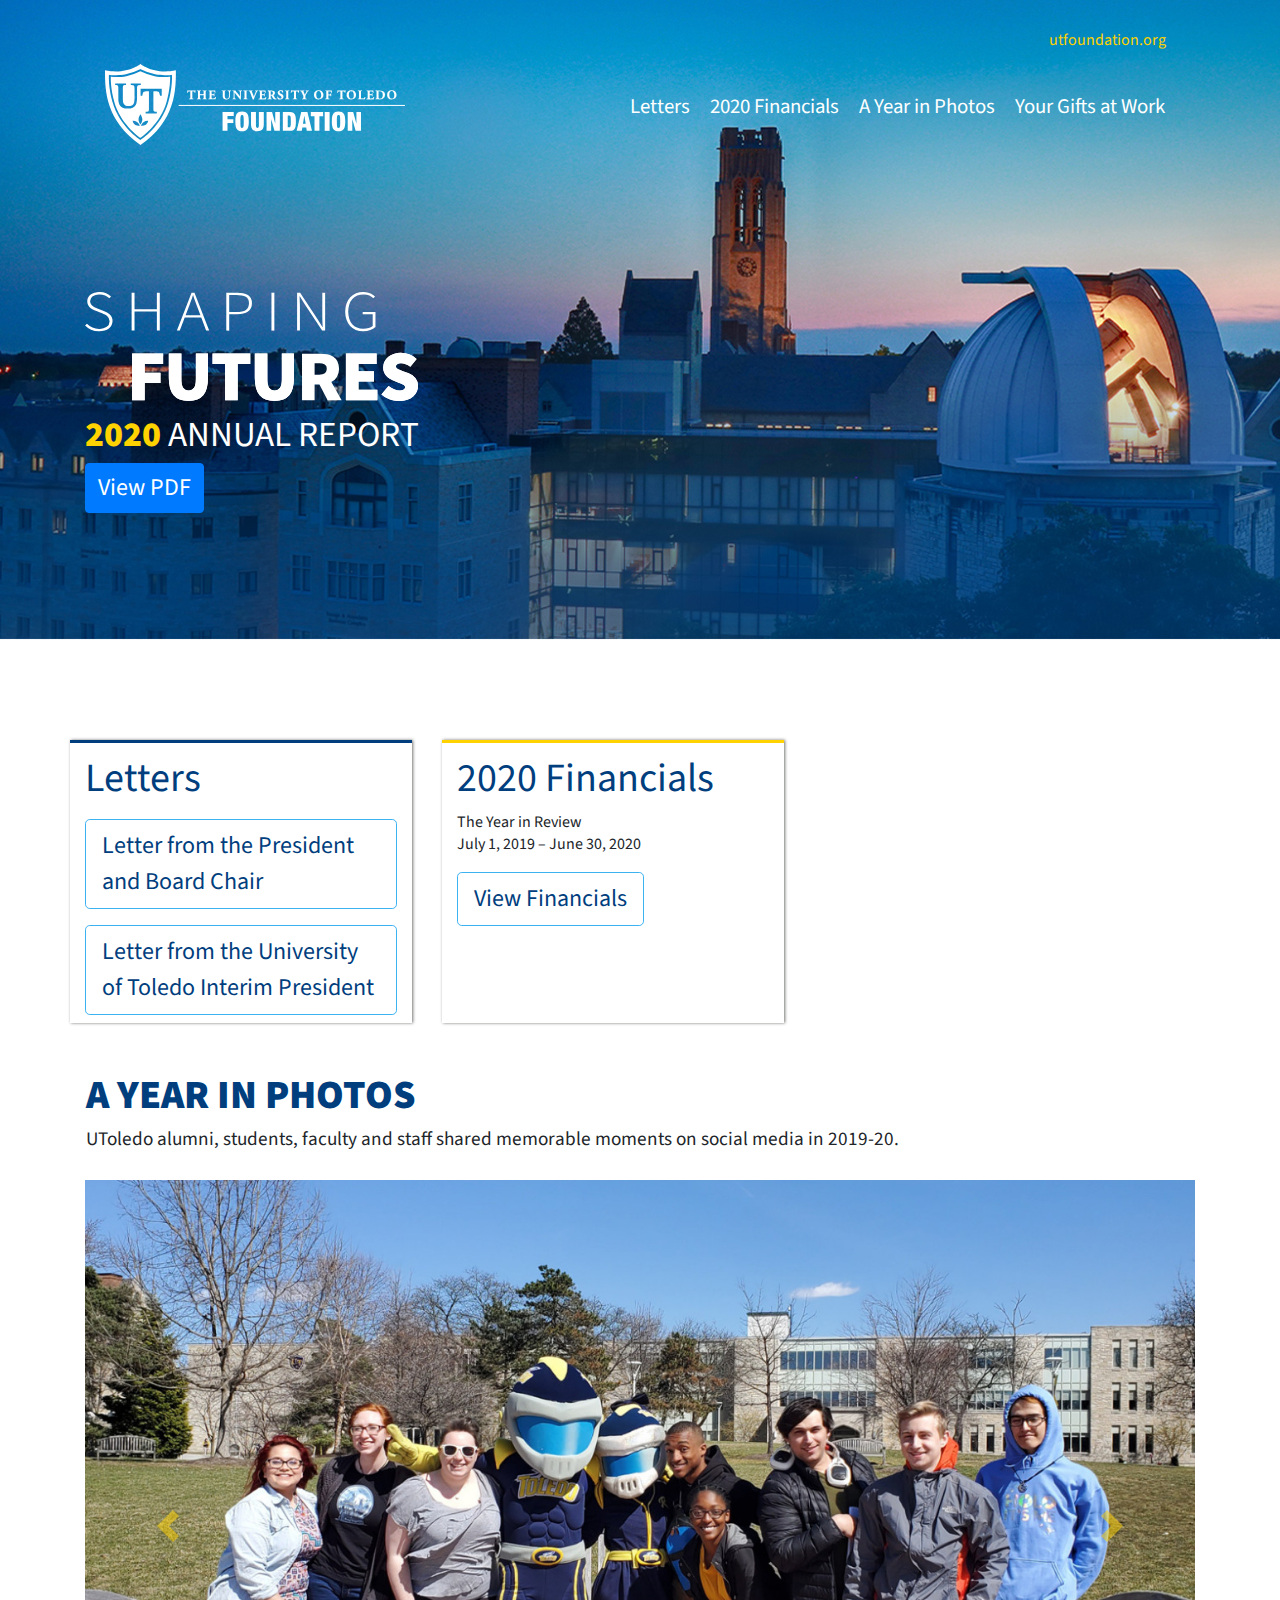
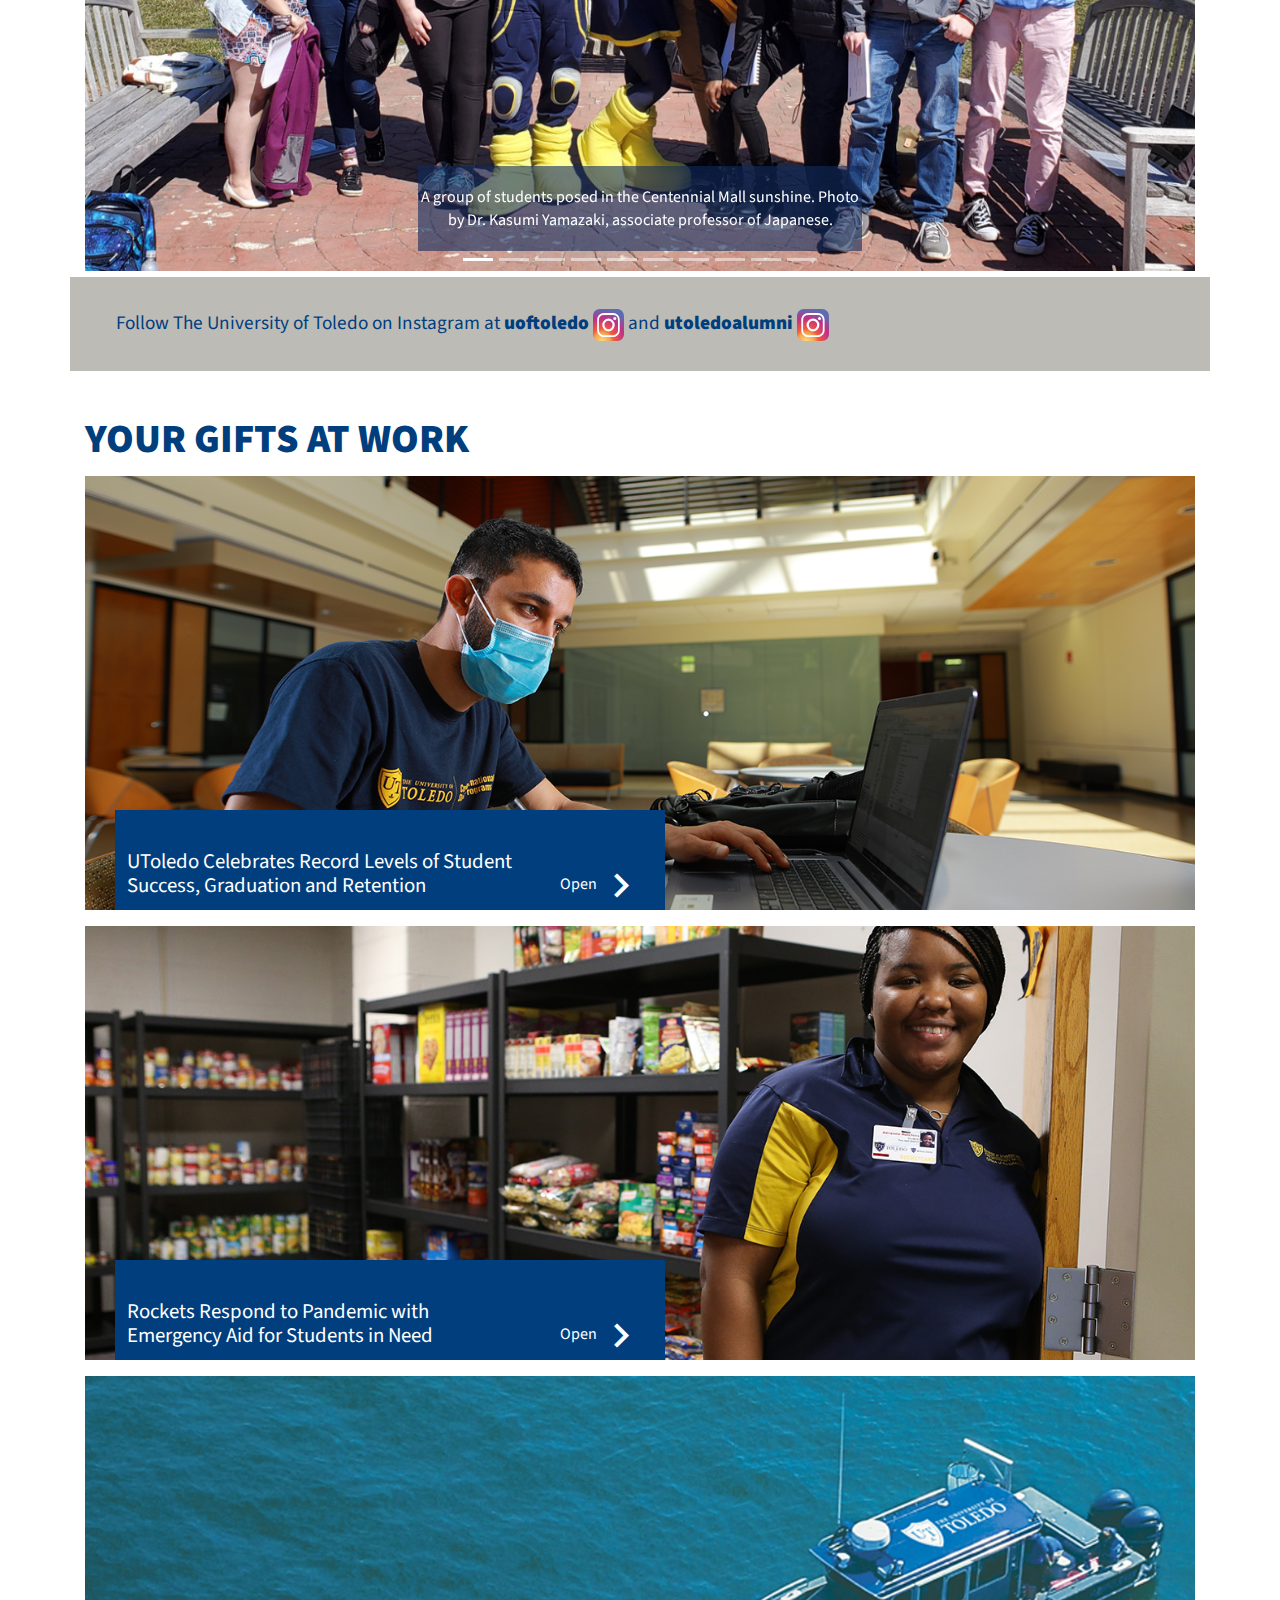
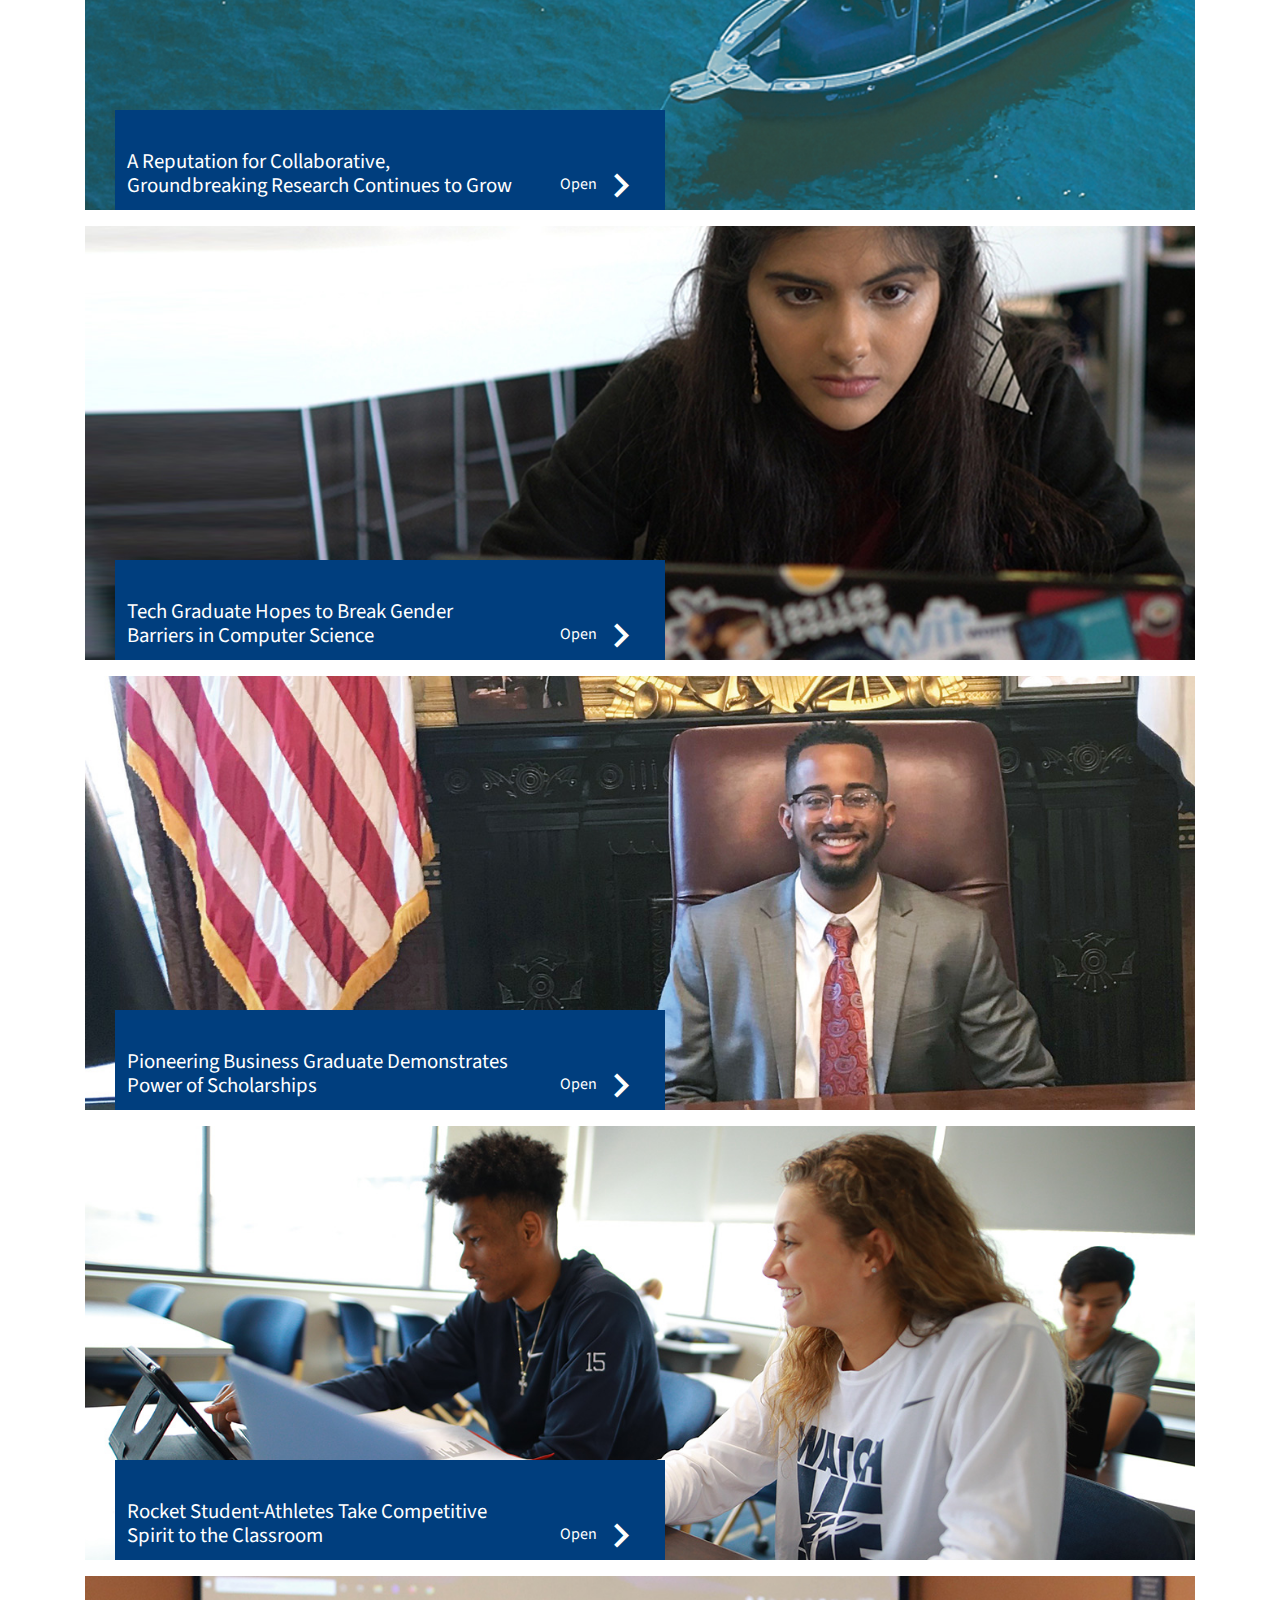
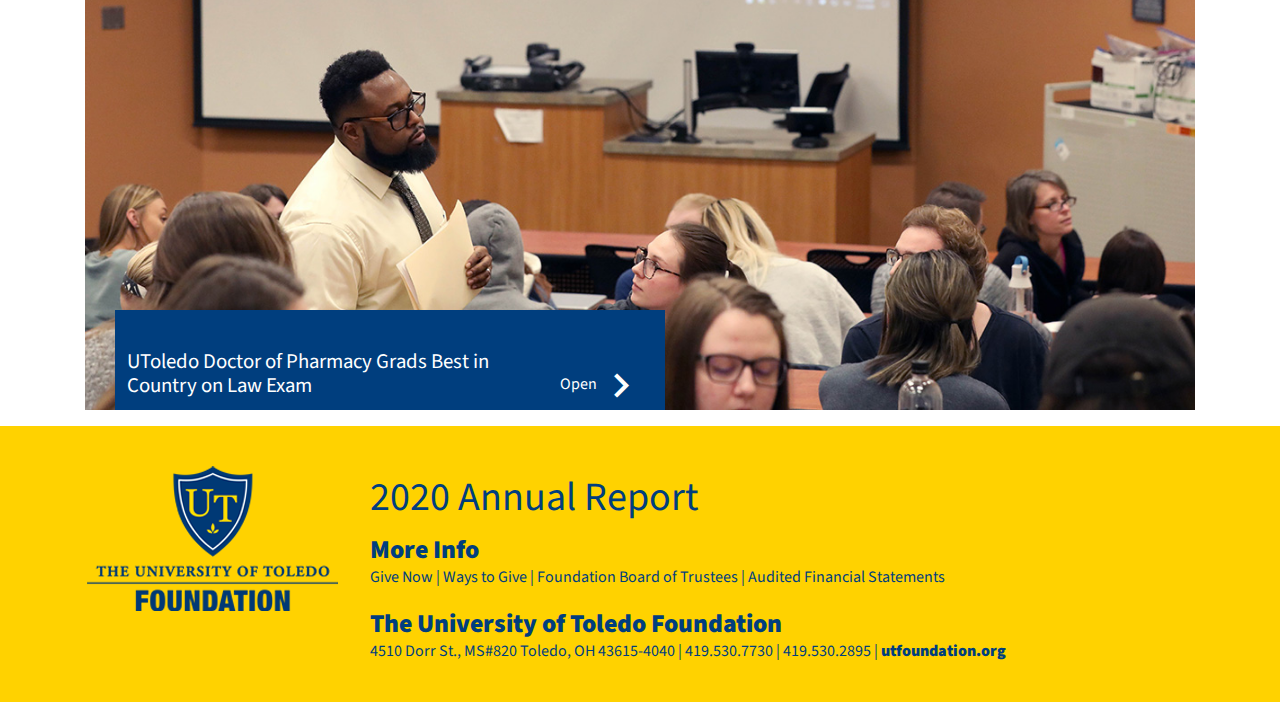
==== index.html @ 476aa2f4 "JQuery Library Updated" ====
<!DOCTYPE html>
<html lang="en" dir="ltr">
  <head>
    <meta charset="utf-8">
    <meta name="viewport" content="width=device-width, initial-scale=1, shrink-to-fit=no">
    <meta name="theme-color" content="#003A72">
    <meta name="apple-mobile-web-app-capable" content="yes">
    <meta name="apple-mobile-web-app-status-bar-style" content="#003A72">
    <meta name="format-detection" content="telephone=no">
    <title>University of Toledo Foundation Annual Report</title>
    <link rel="stylesheet" href="https://stackpath.bootstrapcdn.com/bootstrap/4.5.2/css/bootstrap.min.css" integrity="sha384-JcKb8q3iqJ61gNV9KGb8thSsNjpSL0n8PARn9HuZOnIxN0hoP+VmmDGMN5t9UJ0Z" crossorigin="anonymous">
    <link href="https://fonts.googleapis.com/icon?family=Material+Icons"
      rel="stylesheet">
    <link rel="stylesheet" href="stylesheets/offcanvas.css">
    <link href="stylesheets/screen.css" media="screen" rel="stylesheet" type="text/css">
  </head>
  <body>

    <!--main-->
    <main class="container-fluid">
          <section class="container-fluid">
            <div id="navigation" class="container">
                <div id="links">
                   <a href="http://utfoundation.org" rel="noreferrer">utfoundation.org</a>
                </div>
                      <nav class="navbar navbar-expand-xl justify-content-between align-items-center">
                         <span class="navbar-brand mb-0 h1">
                           <a href="https://www.utfoundation.org/">
                             <img class="utlogo" src="images/ut_foundation.svg" alt="University of Toledo Foundation"></a></span>
                        <button class="navbar-toggler p-0 border-0" type="button" data-toggle="offcanvas">
    <span class="navbar-toggler-icon"> <img src="images/menu-white-18dp.svg" alt="Menu Icon"> </span>
  </button>
  <div class="navbar-collapse offcanvas-collapse col-sm-7" id="utfNav">
                      <ul class="nav container-fluid d-flex justify-content-end">
                        <li> <button class="navbar-toggler p-0 border-0" type="button" data-toggle="offcanvas"> <span class="navbar-toggler-icon"><img src="images/close-white.svg" alt="Close"></span></button></li>
                        <li class="nav-item"><a href="#letters">Letters</a></li>
                        <li class="nav-item"><a href="#" id="finReview">2020 Financials</a> </li>
                        <li class="nav-item"><a href="#year">A Year in Photos</a> </li>
                        <li class="nav-item"><a href="#gifts">Your Gifts at Work</a> </li>

                        <!--li class="nav-item"><a href="#" data-toggle="modal" data-target="#yourGifts">Your Gifts — Your Way</a></li-->
                        <!--li class="nav-item"><a href="#aboutUs">About Us</a></li-->
                      </ul>
                      <div id="linksMobile">
                        <img id="mobileUT" src="images/ut-foundation-vert.svg" alt="UT Foundation">
                          <a href="http://utfoundation.org">utfoundation.org</a>

                      </div>
                    </div>
                    </nav>


              </div>

            <div id="title" class="container">
<img src="images/utf-20themeart.svg" alt="Shaping Futures">
                <h1><span>2020</span> Annual Report</h1>
                <a id="pdf" class="btn btn-primary" href="pdf/utf2020-annual-report.pdf" rel="noreferrer">View PDF</a>

            </div>
          </section>
          <section class="container">
            <a id="letters"></a>
            <div class="row">
                <div class="col-sm-3">
                  <h3>Letters</h3>
                  <button type="button" data-toggle="modal" data-target="#presltr" class="btn btn-lg btn-outline-primary btn-ltr">Letter from the President and Board Chair</button>
                  <button type="button" data-toggle="modal" data-target="#utpresltr" class="btn btn-lg btn-outline-primary btn-ltr">Letter from the University of Toledo Interim President</button>
                </div>

                <div class="col-sm-3">
                  <h3>2020 Financials</h3>
                  <p>The Year in Review</p>
                  <p>July 1, 2019 – June 30, 2020</p>
                  <button type="button" id="finance" class="btn btn-lg btn-outline-primary">View Financials</button>
                </div>
            </div>
          </section>


<section id="year">
  <div class="container-fluid">
    <div class="container yipDesc">
      <h3>A Year in Photos</h3>
      <p>UToledo alumni, students, faculty and staff shared memorable moments on social media in 2019-20.</p>
    </div>
  </div>
  <div class="container">
          <div id="yearinPhotos" class="carousel slide carousel-fade" data-ride="carousel">
  <ol class="carousel-indicators">
    <li data-target="#yearinPhotos" data-slide-to="0" class="active"></li>
    <li data-target="#yearinPhotos" data-slide-to="1"></li>
    <li data-target="#yearinPhotos" data-slide-to="2"></li>
    <li data-target="#yearinPhotos" data-slide-to="3"></li>
    <li data-target="#yearinPhotos" data-slide-to="4"></li>
    <li data-target="#yearinPhotos" data-slide-to="5"></li>
    <li data-target="#yearinPhotos" data-slide-to="6"></li>
    <li data-target="#yearinPhotos" data-slide-to="7"></li>
    <li data-target="#yearinPhotos" data-slide-to="8"></li>
    <li data-target="#yearinPhotos" data-slide-to="9"></li>
  </ol>
  <div class="carousel-inner">

    <div class="carousel-item active">
      <img class="d-block w-100"
sizes="(max-width: 1366px) 100vw, 1366px"
srcset="
images/yip/centennial_mall_pfcwer_c_scale,w_746.jpg 746w,
images/yip/centennial_mall_pfcwer_c_scale,w_961.jpg 961w,
images/yip/centennial_mall_pfcwer_c_scale,w_1153.jpg 1153w,
images/yip/centennial_mall_pfcwer_c_scale,w_1340.jpg 1340w,
images/yip/centennial_mall_pfcwer_c_scale,w_1366.jpg 1366w"
src="images/yip/centennial_mall_pfcwer_c_scale,w_1366.jpg"
alt="Centennial Mall">

      <div class="carousel-caption d-none d-md-block">

        <p>A group of students posed in the Centennial Mall sunshine. Photo by Dr. Kasumi Yamazaki, associate professor of Japanese.</p>
      </div>
    </div>

    <div class="carousel-item">
      <img src="images/yip/lord.jpg" class="d-block w-100" alt="Dylan Lord">
      <div class="carousel-caption d-none d-md-block">
        <p><strong>Dylan Lord ’21</strong> gave a lift to Rocket Cheerleading teammate <strong>Chelsie Madden ’23</strong> on July 24, 2019. Photo courtesy of Dylan Lord.</p>
      </div>
    </div>

    <div class="carousel-item">
      <img src="images/yip/wedding_couple.jpg" class="d-block w-100" alt="Newlyweds">
      <div class="carousel-caption d-none d-md-block">
          <p>Newlyweds <strong>Meghan ’15, ’17 and Rob McGuire</strong> celebrated with a stroll past University Hall. Photo by Jenna Knott Photography.</p>
      </div>
    </div>

    <div class="carousel-item">
      <img src="images/yip/clothesline.jpg" class="d-block w-100" alt="Clothesline">
      <div class="carousel-caption d-none d-md-block">
            <p>More than 200 t-shirts were displayed Sept. 26, 2019 as part of The Clothesline Project, which allows people to discuss their experience with violence through art. Photo courtesy of UToledo Marketing and Communications.</p>
      </div>
    </div>

    <div class="carousel-item">
      <img src="images/yip/parade.jpg" class="d-block w-100" alt="Homecoming Parade">
      <div class="carousel-caption d-none d-md-block">
            <p>Rocket supporters took in the sights and sounds of the annual Homecoming parade prior to a 31-24 victory over Western Michigan on Oct. 5, 2019. <em>Photo courtesy of UToledo Marketing and Communications.</em></p>
      </div>
    </div>

    <div class="carousel-item">
      <img src="images/yip/fall.jpg" class="d-block w-100" alt="Campus Fall Photo">
      <div class="carousel-caption d-none d-md-block">
            <p><strong>Nick McLaughlin ’21</strong> found just the right moment to get a photo of the colors of fall on campus, Dec. 2. 2019.</p>
      </div>
    </div>

    <div class="carousel-item">
      <img src="images/yip/jazmine.jpg" class="d-block w-100" alt="Graduate Jazmine Rice">
      <div class="carousel-caption d-none d-md-block">
            <p><strong>Jazmine Rice ’19</strong> looks up at University Hall – only now as a graduate – during commencement ceremonies on Dec. 18, 2019. <em>Photo courtesy of Jazmine Rice.</em></p>
      </div>
    </div>

    <div class="carousel-item">
      <img src="images/yip/cap_toss.jpg" class="d-block w-100" alt="Graduate Michelle Dunne">
      <div class="carousel-caption d-none d-md-block">
            <p>While live commencement ceremonies were canceled for spring 2020 in response to COVID-19, <strong>Michelle Dunne ’20</strong> took a moment to celebrate on her own May 15. <em>Photo by Kerragan Gandee Photography.</em></p>
      </div>
    </div>

    <div class="carousel-item">
      <img src="images/yip/awad.jpg" class="d-block w-100" alt="University Hall during a quiet summer">
      <div class="carousel-caption d-none d-md-block">
            <p><strong>Ibrahim Awad ’18</strong> captured a stunning photo of University Hall during a quiet summer moment on Aug. 13, 2020. <em>Photo by idealphoto24 on Instagram.</em></p>
      </div>
    </div>

    <div class="carousel-item">
      <img src="images/yip/chalk.jpg" class="d-block w-100" alt="Faculty and Staff Welcome Students">
      <div class="carousel-caption d-none d-md-block">
            <p>Faculty and staff spared no detail to ensure students felt welcomed back to campus as part of the University’s Rocket Restart plan on Aug. 14, 2020. <em>Photo courtesy of UToledo Marketing and Communications.</em></p>
      </div>
    </div>



  </div>
  <a class="carousel-control-prev" href="#yearinPhotos" role="button" data-slide="prev">
    <span class="carousel-control-prev-icon" aria-hidden="true"></span>
    <span class="sr-only">Previous</span>
  </a>
  <a class="carousel-control-next" href="#yearinPhotos" role="button" data-slide="next">
    <span class="carousel-control-next-icon" aria-hidden="true"></span>
    <span class="sr-only">Next</span>
  </a>
</div>
</div>
</section>
<div class="container azure yipBorder">
  <div class="container yipDesc d-flex justify-content-start align-items-center">
    <p class="col">Follow The University of Toledo on Instagram at <strong>uoftoledo</strong> <a id="social" href="https://www.instagram.com/uoftoledo/"><img src="images/instagram.svg" alt="Instagram"></a> and <strong>utoledoalumni</strong> <a id="social" href="https://www.instagram.com/utoledoalumni/"> <img src="images/instagram.svg" alt="Instagram"></a></p>
  </div>
</div>
          <section class="container-fluid">

            <div class="container">
              <a id="gifts"></a>
                <h2>Your Gifts at Work</h2>
            </div>
<!-- accordion stories-->
            <div class="accordion container" id="stories">
              <!--storyone-->
              <div class="container-fluid storyOne d-flex align-items-end">
                <div class="container d-flex align-items-end">

                <h3 class="d-flex align-items-end">
                <button class="btn" type="button" data-toggle="collapse" data-target="#storyOne" aria-expanded="true" aria-controls="storyOne">
                  UToledo Celebrates Record Levels of Student Success, Graduation and Retention
                </button>
<span class="directive" data-toggle="collapse" data-target="#storyOne">Open</span>
                <span class="material-icons" data-toggle="collapse" data-target="#storyOne">
  keyboard_arrow_right
</span>
                </h3>

              </div>
              </div>
              <!--story-->
              <div id="storyOne" class="collapse" aria-labelledby="storyOne" data-parent="#stories">

                <div class="container">
                  <div class="container call-out">
                    <p class="container">View the University’s full 2019-20 Annual Report at <strong><a href="http://utfoundation.org/2019">utfoundation.org/2019</a></strong>.</p>
                  </div>
                  <p>Thanks to a concerted, community-wide focus on student success among students, faculty, staff, alumni and supporters, The University of Toledo surpassed a critical milestone during academic year 2019-20. </p>

  <p>Following spring 2020 commencement, UToledo’s six-year graduation rate improved to a record high of 53.3% — up more than 10% since 2015 and meeting the University’s strategic plan goal three years early.</p>

  <p>The entering class of fall 2019 also had a record high academic profile, with an average ACT score of 23.03 and average GPA of 3.48. Meanwhile, the latest first-to-second-year retention rate stands at 78.5%, the eighth consecutive year with an increase in students returning to campus for their second year.</p>

  <p>“Thanks to the commitment of our faculty and staff in supporting student success, we are experiencing our highest retention and graduation rates in decades,” according to Provost and Executive Vice President for Academic Affairs Karen Bjorkman. “We will continue those efforts moving forward while also continuing to develop signature programs and new opportunities to attract additional students to our campuses.”</p>

  <p>UToledo continues to expand programs in the health professions to meet student and community demand. The University is building its expertise and strength in interprofessional education across the range of health professions, as evidenced by strategic growth in the College of Nursing and the College of Medicine and Life Sciences. Notably, the College of Law experienced the most overall growth in fall 2020, with a 6.5% increase in students.</p>

                </div>
            </div>
            <!--story one-->

            <!--storytwo-->
            <div class="container-fluid storyTwo d-flex align-items-end">
            <div class="container d-flex align-items-end">

              <h3 class="d-flex align-items-end">
              <button class="btn" type="button" data-toggle="collapse" data-target="#storyTwo" aria-expanded="true" aria-controls="storyTwo">
                Rockets Respond to Pandemic with Emergency Aid for Students in Need
              </button>
              <span class="directive" data-toggle="collapse" data-target="#storyTwo">Open</span>
              <span class="material-icons" data-toggle="collapse" data-target="#storyTwo">
            keyboard_arrow_right
            </span>
              </h3>

            </div>
          </div>
            <!--story-->
            <div id="storyTwo" class="collapse" aria-labelledby="storyTwo" data-parent="#stories">

              <div class="container">
                <div class="container call-out">
                <p class="container">UToledo’s Student Food Pantry expanded to the Health Science Campus in fall 2019. Learn more or make a gift at <strong><a href="http://utfoundation.org/pantry">utfoundation.org/pantry</a></strong>.</p>
                </div>
                <p>Thanks to nearly 800 members of The University of Toledo community, students facing unexpected financial hardships during the coronavirus pandemic were assisted with housing, utilities, medical bills, food and other critical expenses.</p>

<p>The COVID-19 Student Emergency Support Crowdfunding Campaign began with an initial goal of $30,000, which then grew to $75,000. In a little more than three months, the campaign ultimately raised more than $131,000.</p>

<p>In addition, nearly 60 student organizations mobilized to donate $187,000 to the Rocket to Rocket Fund. The contributions came from University-allocated funds that student organizations had budgeted for activities, events and campaigns during spring semester that could not be used.</p>

<p>“When we got word that funding was frozen, we asked if we could put it toward students who had lost their jobs and couldn’t pay their rent or buy groceries,” notes <strong>Becca Sturges ’20</strong>, former Student Government president. “Whether we can be together on the campus we love or not, we support each other, especially those of us facing tremendous financial stress and anxiety right now.”</p>

<p>Through September 2020, the University had awarded more than $190,000 in aid to 282 students. Meanwhile, the Student Food Pantry has distributed more than 24,000 meals to 2,800 students.</p>

<p>“I’m so grateful to benefit from this program,” says Trudy-Gaye King, currently an early childhood education major at UToledo. “I had been affected by COVID-19, became unemployed, and this fund helped me to pay rent and buy food for my family.”</p>

              </div>
          </div>
          <!--story two-->

          <!--storyfour-->
          <div class="container-fluid storyFour d-flex align-items-end">
          <div class="container d-flex align-items-end">
            <h3 class="d-flex align-items-end">
            <button class="btn" type="button" data-toggle="collapse" data-target="#storyFour" aria-expanded="true" aria-controls="storyFour">
              A Reputation for Collaborative, Groundbreaking Research Continues to Grow
            </button>
            <span class="directive" data-toggle="collapse" data-target="#storyFour">Open</span>
            <span class="material-icons" data-toggle="collapse" data-target="#storyFour">
  keyboard_arrow_right
  </span>
            </h3>
          </div>
        </div>
          <!--story-->
          <div id="storyFour" class="collapse" aria-labelledby="storyFour" data-parent="#stories">

            <div class="container">
              <div class="container call-out">
                <p class="container">Hear Dr. Michael Weintraub talk about partnering with the U.S. Department of Energy to protect Lake Erie at <strong><a href="http://utfoundation.org/erie">utfoundation.org/erie</a></strong>.</p>
              </div>
              <p>Research is a critical focus of The University of Toledo’s mission to discover solutions to global challenges and drive economic development in northwest Ohio.</p>

  <p>The University’s national profile continues to thrive as research dollars to date are more than $54.2 million, an increase of 18% over all of fiscal 2019 and more than 43% higher than its research awards four years ago.</p>

  <p>Thanks to its researchers and supporters, UToledo has been able to secure significantly more competitive national funding from agencies such as the National Institutes of Health (NIH), the National Science Foundation, the U.S. Department of Energy and the National Aeronautics Space Administration.</p>

  <p>Research grants from the NIH alone jumped 53% over the last five years, going from more than $9 million in 2016 to more than $14 million so far in 2020 awarded to the colleges of Medicine and Life Sciences; Engineering; Natural Sciences and Mathematics; and Pharmacy and Pharmaceutical Sciences.</p>

  <p>UToledo’s discoveries span a wide range of areas: its astrophysics faculty continue to explore, answering questions about the universe’s origins; its humanities scholars examine writings that offer insight into the human spirit; and its artists produce works that inspire the soul.</p>

  <p>Rockets conduct research across the full range of disciplines found at the nation’s largest universities. And your support allows UToledo faculty to build cross-functional teams that attack the world’s biggest challenges.</p>

            </div>
        </div>
        <!--story four-->

          <!--storythree-->
          <div class="container-fluid storyThree d-flex align-items-end">
          <div class="container d-flex align-items-end">
            <h3 class="d-flex align-items-end">
            <button class="btn" type="button" data-toggle="collapse" data-target="#storyThree" aria-expanded="true" aria-controls="storyThree">
              Tech Graduate Hopes to Break Gender Barriers in Computer Science
            </button>
            <span class="directive" data-toggle="collapse" data-target="#storyThree">Open</span>
            <span class="material-icons" data-toggle="collapse" data-target="#storyThree">
keyboard_arrow_right
</span>
            </h3>
          </div>
        </div>
          <!--story-->
          <div id="storyThree" class="collapse" aria-labelledby="storyThree" data-parent="#stories">

            <div class="container">
              <div class="container call-out">
                <p class="container">Watch Naba tell her story in her own words at<strong> <a href="http://utfoundation.org/naba">utfoundation.org/naba</a></strong>.</p>
              </div>
            <p>  Sheltering in place in sunny California in spring 2020, <strong>Naba Rizvi ’20</strong> missed the bells.</p>

<p>The University of Toledo first-generation college graduate was in San Diego, taking her final classes online before starting remote work for Microsoft Research and also beginning Ph.D. studies in computer science and engineering at the University of California at San Diego — her top choice.</p>

<p>“My favorite memory will always be hearing the bells from University Hall first thing in the morning when I lived in MacKinnon Hall,” said Rizvi, who graduated with a bachelor’s degree in information technology. “I hope I will someday get to return to Toledo, walk across Main Campus again, visit my former professors and colleagues at Engineering College Computing and say goodbye in a proper way to the University that played a big role in shaping the person I am today.”</p>

<p>Rizvi, who has published research on human-computer interaction, interned with tech giant Adobe in Silicon Valley. She also was one of nine students to win the Adobe Research Women-in-Technology Scholarship and one of 20 students to win the Google Women Techmakers Scholarship.</p>

<p>Rizvi credits the Jesup Scott Honors College for providing access to additional scholarships and opportunities.</p>

<p>“Naba exemplifies what we hope all UToledo students experience — a passion for a subject and for helping others,” Dr. Heidi Appel, dean of the Honors College, said. “What makes her extraordinary is that she’s using her experience and volunteer activities to shatter glass ceilings in her profession. We couldn’t be more proud.”</p>

            </div>
        </div>
        <!--story three-->

      <!--storyfive-->
      <div class="container-fluid storyFive d-flex align-items-end">
      <div class="container d-flex align-items-end">
        <h3 class="d-flex align-items-end">
        <button class="btn" type="button" data-toggle="collapse" data-target="#storyFive" aria-expanded="true" aria-controls="storyFive">
          Pioneering Business Graduate Demonstrates Power of Scholarships
        </button>
        <span class="directive" data-toggle="collapse" data-target="#storyFive">Open</span>
        <span class="material-icons" data-toggle="collapse" data-target="#storyFive">
keyboard_arrow_right
</span>
        </h3>
      </div>
    </div>
      <!--story-->
      <div id="storyFive" class="collapse" aria-labelledby="storyFive" data-parent="#stories">

        <div class="container">
          <div class="container call-out">
            <p class="container">You inspire students like Emir with your support. Learn more about scholarships and programs in need at <strong><a href="http://utfoundation.org/give">utfoundation.org/give</a></strong>.</p>
          </div>
          <p><strong>Emir Moore ’20</strong> was the first student at The University of Toledo selected by the Congressional Black Caucus Foundation to participate in its internship program on Capitol Hill – and is now back on campus, pursuing his master of business administration.</p>

  <p>Moore, who graduated with a bachelor’s degree in business management and marketing from the College of Business and Innovation, was one of 25 African-American students across the country who spent fall 2018 in Washington, D.C., immersed in firsthand experience learning the intricacies of the federal legislative process.</p>

  <p>Moore chose to attend UToledo because of the Multicultural Emerging Scholars program, which was co-founded by one of his mentors: Dr. Willie McKether, vice president for diversity and inclusion.</p>

  <p>“The Multicultural Emerging Scholars program gave me the head start, network and support to be successful,” Moore said. “I also was awarded the Kinsey Determination Scholarship, which is a full scholarship for undergraduate students enrolled in the College of Business and Innovation. With the honor and privilege to be afforded to take advantage of these two great opportunities, I knew that UToledo was the place for me.”</p>

  <p>“Emir has been an amazing, driven and determined student since he came to the University as part of the Summer Bridge Program,” McKether said. “Almost from the very first time we met, he and I established a great relationship. He is certainly destined for greatness, and I am very proud of him.”</p>

        </div>
    </div>
    <!--story five-->

    <!--storysix-->
    <div class="container-fluid storySix d-flex align-items-end">
    <div class="container d-flex align-items-end">
      <h3 class="d-flex align-items-end">
      <button class="btn" type="button" data-toggle="collapse" data-target="#storySix" aria-expanded="true" aria-controls="storySix">
        Rocket Student-Athletes Take Competitive Spirit to the Classroom
      </button>
      <span class="directive" data-toggle="collapse" data-target="#storySix">Open</span>
      <span class="material-icons" data-toggle="collapse" data-target="#storySix">
keyboard_arrow_right
</span>
      </h3>
    </div>
  </div>
    <!--story-->
    <div id="storySix" class="collapse" aria-labelledby="storySix" data-parent="#stories">

      <div class="container">
        <div class="container call-out">
          <p class="container">Watch UToledo’s celebration of Class of ’20 student-athletes in competition, academics and in the community at<strong> <a href="http://utfoundation.org/classof20">utfoundation.org/classof20</a></strong>.</p>
        </div>
        <p>The cancellation of spring sports by the Mid-American Conference (MAC) in response to the spread of COVID-19 didn’t stop University of Toledo student-athletes from performing academically.</p>

<p>Rockets earned a combined grade point average of 3.527 during spring semester 2020. It was the highest semester GPA ever for UToledo Athletics, shattering the previous record of 3.306 set in spring 2019 – and also the third consecutive semester in which Rocket student-athletes earned a semester GPA of 3.3 or higher.</p>

<p>“Under unprecedented circumstances, our student-athletes rose to the occasion to have another outstanding semester in the classroom. They have set a very high standard of excellence in the past, but to eclipse the previous GPA record by more than two points is simply amazing,” notes Vice President and Athletic Director Mike O’Brien. </p>

<p>“This achievement says so much about the priorities of our student-athletes, coaches and staff.”</p>

<p>In fall 2019, The University of Toledo was also named recipient of the 2018-19 MAC Institutional Academic Achievement Award, honoring Rocket student-athletes for posting a school-record grade point average of 3.277 during academic 2018-19.</p>

<p>The award is presented annually to the conference institution that achieves the highest overall GPA for student-athletes competing in school-sponsored sports for the academic year. It was the second consecutive year the Rockets won the award, and the sixth time in the past eight years.</p>

      </div>
  </div>
  <!--story six-->

  <!--storyseven-->
  <div class="container-fluid storySeven d-flex align-items-end">
  <div class="container d-flex align-items-end">
    <h3 class="d-flex align-items-end">
    <button class="btn" type="button" data-toggle="collapse" data-target="#storySeven" aria-expanded="true" aria-controls="storySeven">
      UToledo Doctor of Pharmacy Grads Best in Country on Law Exam
    </button>
    <span class="directive" data-toggle="collapse" data-target="#storySeven">Open</span>
    <span class="material-icons" data-toggle="collapse" data-target="#storySeven">
keyboard_arrow_right
</span>
    </h3>
  </div>
</div>
  <!--story-->
  <div id="storySeven" class="collapse" aria-labelledby="storySeven" data-parent="#stories">

    <div class="container">
      <div class="container call-out">
        <p class="container">Your support helps bring talented faculty like Dr. Pattin to our campuses. Learn what inspires our friends to give at <strong><a href="http://utfoundation.org/whygive">utfoundation.org/whygive</a></strong>.</p>
      </div>
      <p>The University of Toledo was the only accredited pharmacy program in the country whose 2019 graduates achieved a 100% passage rate on their in-state pharmacy law exam.</p>

<p>“We are extremely proud of our graduates,” says Dr. Laurie Mauro, associate dean of academic affairs for UToledo’s College of Pharmacy and Pharmaceutical Sciences. “Our students’ success speaks to their preparedness to practice pharmacy and the excellent instruction they’re getting at UToledo.”</p>

<p>Mauro credits <strong>Dr. Anthony Pattin ’07,’09</strong>, assistant professor of pharmacy practice, for preparing students for the law exam. Though it’s only a small part of their curriculum, students need to effectively know the entire Ohio pharmacy law book.</p>

<p>“It’s a one-credit-hour course,” Pattin notes of the Pharmacy Jurisprudence and Ethics class. “There’s no way I can teach them all the laws, so what’s really important for me is that they get used to reading the law. We cover the really important things, but some of the small nuances they may have to learn on their own. I structure the class in a way to give them practice in doing that.”</p>

<p>Further evidence of the strength of the UToledo College of Pharmacy and Pharmaceutical Sciences’ programs recently came from U.S. News & World Report, which ranked the college’s pharmacy graduate program at No. 57 in the country in the 2021 Best Graduate Schools list, up three spots from the prior year.</p>
<p><em>Above: Dr. Anthony Pattin answers questions in a Pharmacy Jurisprudence and Ethics class. Photo by The Blade / Amy E. Voigt.</em></p>

    </div>
</div>
<!--story seven-->

          </div><!--accordion stories-->


          </section>
          <!--section id="about" class="container-fluid">
            <a id="aboutUs"></a>
              <div class="container">
                <h2>About Us</h2>

                <h4>Mission, Vision, & Values Statements</h4>
                <h4>Mission Statement</h4>
                <p>The mission of The University of Toledo Foundation is to secure the future for The University of Toledo, through prudent asset management and philanthropy. We build strong linkages between alumni and the University, fostering a spirit of loyalty and opportunity for engagement.</p>
                <h4>Vision Statement</h4>
                <p>The University of Toledo Foundation embraces the mission of The University of Toledo by aspiring to be a forward-thinking, philanthropic organization, providing impactful financial support and engagement opportunities for transformation throughout the University community.</p>
                <h4>Values Statement</h4>
                <p>The University of Toledo Foundation will be guided by its commitment to:</p>
                <ul>
                <li>Integrity, respect, and transparency</li>
                <li>Earn the respect, trust, and confidence of donors and the general public</li>
                <li>A long-term perspective and focus on growing a sustainable organization</li>
                <li>Its mission and that of The University of Toledo to improve the human condition</li>
                <li>A demonstrated desire to achieve excellence through innovation</li>
                </ul>
              </div>
          </section-->
          <footer>
            <div class="container">
              <div class="row">
                  <div class="col-sm-3">
                  <!--img class="img-fluid" src="images/utf-logo.png" alt="University of Toledo Foundation"-->
                  <img class="img-fluid"
sizes="(max-width: 251px) 100vw, 251px"
srcset="
images/utf-logo_p0y91k_c_scale,w_200.png 200w,
images/utf-logo_p0y91k_c_scale,w_251.png 251w"
src="images/utf-logo_p0y91k_c_scale,w_251.png"
alt="University of Toledo Foundation">
                  </div>
                  <div class="col-sm-9">
                    <h3>2020 Annual Report</h3>
                  <h4>More Info</h4>
                  <nav><p><a href="https://www.utfoundation.org/give/giveonline.aspx" target="_blank" rel="noreferrer">Give Now</a> | <a href="https://www.utfoundation.org/give/ways-to-give.html" target="_blank" rel="noreferrer">Ways to Give</a> | <a href="https://www.utfoundation.org/about-us/trustees.html" target="_blank" rel="noreferrer">Foundation Board of Trustees</a> | <a href="https://www.utfoundation.org/financials/">Audited Financial Statements</a></p>
                  <h4>The University of Toledo Foundation</h4>
                  <p>4510 Dorr St., MS#820 Toledo, OH 43615-4040 | 419.530.7730 | 419.530.2895 | <a href="http://utfoundation.org" rel="noreferrer"><strong>utfoundation.org</strong></a></p></nav>
                  </div>
                </div>
              </div>
          </footer>
</main>
<!--Pres Letter modal-->
<div class="modal" tabindex="-1" id="presltr">
  <div class=".modal-dialog-scrollable container">
    <div class="modal-content">
      <div class="modal-header justify-content-end">
        <button type="button" class="close" data-dismiss="modal" aria-label="Close">
          Close
        </button>
      </div>
      <div class="modal-body">

              <section class="row no-gutters">
<div class="col-3"><img class="img-fluid" src="images/brenda-lee.png" alt="Brenda Lee President"></div>
<div class="col-3"><img class="img-fluid" src="images/mark-luetke.png" alt="Mark Luetke Chair"></div>
<div id="presChair" class="col-5 d-flex align-items-end">
  <div>
<p>Brenda S. Lee, President</p>
<p>The University of Toledo Foundation</p>

<p>Mark Luetke, Chair</p>
<p>The University of Toledo Foundation Board of Trustees</p>
</div>
</div>
              </section>
              <section>
                <h4>Letter from the Foundation President and Board Chair</h4>
            <p><strong>Dear friends,</strong></p>

            <p>The University of Toledo is defined by its focus and determination.</p>

            <p>In spring 2020, as our campuses and the world responded to the COVID-19 pandemic, that resilience was tested like never before. Our students and faculty quickly adapted to remote models of learning; our clinicians and caregivers worked tirelessly to contain the spread of the virus; and you, our community of supporters and partners, stepped up to ensure that UToledo’s academic mission was not compromised.</p>

            <p>While we have not been immune to the economic shocks of 2020, The University of Toledo Foundation remains in a strong financial position to fuel the talent, research and programs that have been improving our world for nearly 150 years. In the following pages, you’ll find stories of how that strength made an impact in 2019-20.</p>

            <p>One highlight of this year’s financial review is the Foundation’s support of student aid, which we maintained at levels similar to 2019. This funding has helped bring better academically prepared students to our campuses, which in turn is leading to record-high graduation and retention rates. <strong>In fact, more than 2,500 deserving students were able to attend UToledo in the last academic year because of this aid.</strong></p>

            <p>You helped make these successes a reality. Thank you for your continued generosity and partnership in our shared vision for a better future.</p>

            <img class="img-fluid" src="images/brenda-sig.svg" alt="Brenda S. Lee">
            <p class="ltrTitle"><strong>Brenda S. Lee, President</strong></p>
            <p class="ltrTitle">The University of Toledo Foundation</p>

            <img class="img-fluid" src="images/mark-luetke-sig.svg" alt="Mark Leutke">
            <p class="ltrTitle"><strong>Mark Luetke, Chair</strong></p>
            <p class="ltrTitle">The University of Toledo Foundation Board of Trustees</p>
          </section>


      </div>
    </div>
  </div>
</div>
<!--Pres Letter modal-->
<!--UT Pres Letter modal-->
<div class="modal" tabindex="-2" id="utpresltr">
  <div class=".modal-dialog-scrollable container">
    <div class="modal-content">
      <div class="modal-header justify-content-end">
        <button type="button" class="close" data-dismiss="modal" aria-label="Close">
          Close
        </button>
      </div>
      <div class="modal-body">

              <section class="row no-gutters">
                <div class="col-3"><img class="img-fluid" src="images/gregory-postel.png" alt="Gregory Postel Interim UT President"></div>

                <div id="utpres" class="col-5 d-flex align-items-end">
                  <div>

                  <p>  Gregory Postel, M.D.,
    Interim President</p>
    <p>The University of Toledo</p>



                </div>
                </div>
              </section>
              <section>
                <h4>Letter from The University of Toledo Interim President</h4>


          <p><strong>  Rocket Nation,</strong></p>

  <p>In these unprecedented times it is important to acknowledge our current challenges and celebrate our accomplishments from the past year.</p>

  <p>Since arriving to The University of Toledo in July, I’ve seen firsthand how Rocket Nation has come together with the shared goal of keeping campus safe so that we could support the continued success of our students despite the challenges of the COVID-19 pandemic. This year, our six-year graduation rate reached a record high of 53.3% and we experienced the eighth consecutive year with an increase in first-to-second-year retention.</p>

  <p>We also can take pride in our growing research excellence. UToledo’s research funding increased 18% in fiscal year 2020 from the previous year and has climbed more than 43% in four years. Our faculty are leaders in the fields earning competitive federal grants, publishing in top-tier journals and sharing their knowledge with the public through lectures and the media.</p>

  <p>While there are certainly challenges ahead for The University of Toledo and all of higher education, it is our collective mission to improve the human condition that will propel us forward. Your support is a critical part of our future successes. Thank you. </p>


<img class="img-fluid" src="images/postel-sig.svg" alt="Gregory Postel">
  <p class="ltrTitle"><strong>Gregory Postel, M.D.</strong></p>
  <p class="ltrTitle"> <strong>Interim President</strong> The University of Toledo</p>

          </section>


      </div>
    </div>
  </div>
</div>
<!--UT Pres Letter modal-->
<!--Your gifts modal-->
<!--div class="modal" tabindex="-3" id="yourGifts">
  <div class=".modal-dialog-scrollable container">
    <div class="modal-content">
      <div class="modal-header justify-content-end">
        <button type="button" class="close" data-dismiss="modal" aria-label="Close">
          Close
        </button>
      </div>
      <div class="modal-body">

              <section>
                <h4>YOUR GIFT — YOUR WAY</h4>
<h5>Why Support The University of Toledo</h5>
<p>Do you want to help The University of Toledo make a difference? By supporting the causes you care about, you're paying back by paying it forward. You're helping to make The University of Toledo the best it can be for students, patients, and the entire University community.</p>
<p>Gifts to the Annual Fund or the Foundation General Scholarship Fund help the University take advantage of special opportunities and meet priority needs.</p>
<p>Or you can tailor your gift to reflect your interests. Make your contribution toward a specific academic college, department, program, or center. Designate it for Athletics or the Medical Center. Give to assist scholarships, research, or your favorite student organization.</p>
<h5>How to Support The University of Toledo</h5>
<p><span>Online Gifts:</span> Make your gift by credit card at utfoundation.org/give/</p>
<p><span>Checks:</span> Checks should be made payable to: The University of Toledo Foundation, P.O. Box 586, Toledo, OH 43697-0586</p>
<p><span>Pledges:</span> To make a pledge payable over several years, call us at 419.530.7730 or make your pledge online: utfoundation.org/give/</p>
<p><span>Matching Gifts:</span> Employer matches can double your gift’s value! utfoundation.org/give/matching.html</p>
<p><span>Securities:</span> Gifts of stocks and bonds can provide financial benefits to donors while supporting UToledo. For details, contact us at 419.530.7730.</p>
<p><span>Planned or deferred gifts:</span> For information about giving through wills, trusts, life insurance, IRAs, and real estate, contact Kirk Ross at 419.530.5410 or visit utoledo.plannedgiving.org/</p>
<p>HOWEVER YOU CHOOSE to support The University of Toledo, we thank you!</p>

<button type="button" class="btn btn-primary">Give Now</button>
          </section>


      </div>
    </div>
  </div>
</div>
your gifts modal-->

<div id="financials" class="container-fluid">
<div class="container">
  <div class="row justify-content-end">
    <button class="close" type="button" id="home">Close</button>
  </div>
</div>
<div class="container-fluid finHeader">
  <div class="container">
    <div class="row">
    <div class="col-5">
        <h2><span>2020</span> FINANCIALS</h2>
        <p>The Year in Review</p>
        <p>July 1, 2019 – June 30, 2020</p>
    </div>
  <div id="finTotal" class="col-7">
<p class="d-flex justify-content-between"><span>Total UToledo Foundation Assets</span> 		       <span> $544.5M</span></p>
<p class="d-flex justify-content-between"><span>Endowment</span> 									        <span>$433.6M</span></p>
<p class="d-flex justify-content-between"><span>Investments Under Management </span>		        <span>$476.4M</span></p>
<p class="d-flex justify-content-between"><span>Total Contributions </span>						   		    <span>$23.5M</span></p>
<p class="d-flex justify-content-between"><span>Total Support Provided to the University </span>   <span>$25.0M</span></p>
  </div>
</div>
</div>

  </div>
  <div class="container">

    <ul class="nav nav-tabs" id="myTab" role="tablist">
      <li class="nav-item flex-fill" role="presentation">
        <a class="nav-link active" id="assets-tab" data-toggle="tab" href="#assets" role="tab" aria-controls="assets" aria-selected="true">Assets</a>
      </li>
      <li class="nav-item flex-fill" role="presentation">
        <a class="nav-link" id="giving-tab" data-toggle="tab" href="#giving" role="tab" aria-controls="giving" aria-selected="false">Giving</a>
      </li>
      <li class="nav-item flex-fill" role="presentation">
        <a class="nav-link" id="university-tab" data-toggle="tab" href="#support" role="tab" aria-controls="support" aria-selected="false">University Support</a>
      </li>
    </ul>
    <div class="tab-content" id="myTabContent">
      <div class="tab-pane fade show active" id="assets" role="tabpanel" aria-labelledby="assets-tab">

        <div class="row">
          <div id="assets" class="col-4 d-flex flex-column ">



            <a href="#" id="assets-bar.svg" style="font-weight:bold">Assets 2011 – 2020</a>
            <a href="#" id="asset-alloc-pie.svg">Asset Allocation</a>
            <a href="#" id="annualized-investment-bar.svg">Annualized Investment Performance June 30, 2020</a>
          </div>
          <div class="col">
            <img id="assetsChart" src="images/charts/assets-bar.svg" alt="Assets Charts">
          </div>
        </div>

      </div>
      <div class="tab-pane fade" id="giving" role="tabpanel" aria-labelledby="giving-tab">

        <div class="row">
          <div id="give" class="col-4 d-flex flex-column">
            <a href="#" id="designation-pie.svg" style="font-weight:bold">Designation of Fund Balances</a>
            <a href="#" id="contributions.svg">Contributions 2011 – 2020</a>
          </div>
          <div class="col">
            <img id="givingChart" src="images/charts/designation-pie.svg" alt="Giving Charts">
          </div>
        </div>




      </div>
      <div class="tab-pane fade" id="support" role="tabpanel" aria-labelledby="university-tab">


        <div class="row">
          <div id="supporting" class="col-4 d-flex flex-column">
            <a href="#" id="foundation-support.svg" style="font-weight:bold">Foundation Support Provided to UToledo 2011 – 2020</a>
            <a href="#" id="support-pie.svg">Designation of Support to UToledo – 2020</a>
          </div>
          <div class="col">
            <img id="supportChart" src="images/charts/foundation-support.svg" alt="Support Charts">
          </div>
        </div>



      </div>
    </div>



  </div>
<p id="legal" class="container">  Note: These highlights contain restated financial information for 2016. Beginning with 2016, assets that the Foundation manages for The University of Toledo and The University of Toledo Alumni Association are included in the Foundation's financial statements. For additional information, please refer to the Foundation’s audited financial statements for fiscal year 2019, which can be found online at utfoundation.org.</p>
</div><!--financials-->

<script src="https://ajax.googleapis.com/ajax/libs/jquery/3.5.1/jquery.min.js"></script>
<script src="https://cdn.jsdelivr.net/npm/popper.js@1.16.1/dist/umd/popper.min.js" integrity="sha384-9/reFTGAW83EW2RDu2S0VKaIzap3H66lZH81PoYlFhbGU+6BZp6G7niu735Sk7lN" crossorigin="anonymous"></script>
<script src="https://stackpath.bootstrapcdn.com/bootstrap/4.5.2/js/bootstrap.min.js" integrity="sha384-B4gt1jrGC7Jh4AgTPSdUtOBvfO8shuf57BaghqFfPlYxofvL8/KUEfYiJOMMV+rV" crossorigin="anonymous"></script>
<script src="js/offcanvas.js"></script>
<script>

//charts
$("#assets > a").click(function(){
  var id = $(this).attr('id');
  $("#assets > a").css({'color':'#737571','font-weight':'normal'});
  $(this).css({'color':'#003E7E','font-weight':'bold'});
  $('#assetsChart').attr('src','images/charts/'+id);
})

$("#give > a").click(function(){
  var id = $(this).attr('id');
  $("#give > a").css({'color':'#737571','font-weight':'normal'});
  $(this).css({'color':'#003E7E','font-weight':'bold'});
  $('#givingChart').attr('src','images/charts/'+id);
})

$("#supporting > a").click(function(){
  var id = $(this).attr('id');
  $("#supporting > a").css({'color':'#737571','font-weight':'normal'});
  $(this).css({'color':'#003E7E','font-weight':'bold'});
  $('#supportChart').attr('src','images/charts/'+id);
})
//accordion
$(".collapse").on('show.bs.collapse', function(){
        $(this).prev('div').find('.material-icons').text('keyboard_arrow_down').css('color','#FFD200');
        $(this).prev('div').find('.directive').text('Close').css('color','#FFD200');
        $(this).prev('div').css({'min-height':'550px','background-position':'contain'});
      }).on('hide.bs.collapse', function(){
              $(this).prev('div').find('.material-icons').text('keyboard_arrow_right').css('color','white');
              $(this).prev('div').find('.directive').text('Open').css('color','white');
              $(this).prev('div').css('min-height','450px');
            });


//financials drawer functionality

var left = $('main').offset().left;
var right = $('#financials').offset().right;

$('button[id="finance"],a[id="finReview"]').click(function(){

  $('main').css({right:right}).animate({
    'right' : '100%'
  },'slow');

    $('#financials').css({right:right}).animate({
      'left' : '0',
    },'slow');

});

$('button[id="home"]').click(function(){

  $('main').animate({
    'right' : '0'
  },'slow');
  $('#financials').animate({
    'left' : '100%'
  },'slow');

});

</script>
  </body>
</html>
---- stylesheets/offcanvas.css ----
html,
body {
  overflow-x: hidden; /* Prevent scroll on narrow devices */
}

body {
  padding-top: 56px;
}

@media (max-width: 1199.98px) {
  #utfNav > ul {
    flex-direction:column;
    width: 100%;
    z-index: 100;
  }
  #utfNav > ul li.nav-item {
    padding:1rem 0;
    width: 100%;
    text-align:center;
  }
  #utfNav > ul li.nav-item a {
    font-size:1.5rem;
  }

  .offcanvas-collapse {
    position: fixed;
    top: 0; /* Height of navbar */
    bottom: 0;
    left: 100%;
    width: 100%;
    padding-right: 1rem;
    padding-left: 1rem;
    overflow-y: auto;
    visibility: hidden;
    background-color: rgba(0, 62, 126,.95);
    z-index:100;
    transition: visibility .3s ease-in-out, -webkit-transform .3s ease-in-out;
    transition: transform .3s ease-in-out, visibility .3s ease-in-out;
    transition: transform .3s ease-in-out, visibility .3s ease-in-out, -webkit-transform .3s ease-in-out;
  }
  .offcanvas-collapse.open {
    visibility: visible;
    -webkit-transform: translateX(-100%);
    transform: translateX(-100%);
  }
}

.nav-scroller {
  position: relative;
  z-index: 2;
  height: 2.75rem;
  overflow-y: hidden;
}

.nav-scroller .nav {
  display: -ms-flexbox;
  display: flex;
  -ms-flex-wrap: nowrap;
  flex-wrap: nowrap;
  padding-bottom: 1rem;
  margin-top: -1px;
  overflow-x: auto;
  color: rgba(255, 255, 255, .75);
  text-align: center;
  white-space: nowrap;
  -webkit-overflow-scrolling: touch;
}

.nav-underline .nav-link {
  padding-top: .75rem;
  padding-bottom: .75rem;
  font-size: .875rem;
  color: #6c757d;
}

.nav-underline .nav-link:hover {
  color: #007bff;
}

.nav-underline .active {
  font-weight: 500;
  color: #343a40;
}

.text-white-50 { color: rgba(255, 255, 255, .5); }

.bg-purple { background-color: #6f42c1; }

.lh-100 { line-height: 1; }
.lh-125 { line-height: 1.25; }
.lh-150 { line-height: 1.5; }
---- stylesheets/screen.css ----
/* Welcome to Compass.
 * In this file you should write your main styles. (or centralize your imports)
 * Import this file using the following HTML or equivalent:
 * <link href="/stylesheets/screen.css" media="screen, projection" rel="stylesheet" type="text/css" /> */
@import url("https://fonts.googleapis.com/css2?family=Source+Sans+Pro:wght@300;400;900&display=swap");
/* line 5, ../../../../../../Ruby26-x64/lib/ruby/gems/2.6.0/gems/compass-core-1.0.3/stylesheets/compass/reset/_utilities.scss */
html, body, div, span, applet, object, iframe,
h1, h2, h3, h4, h5, h6, p, blockquote, pre,
a, abbr, acronym, address, big, cite, code,
del, dfn, em, img, ins, kbd, q, s, samp,
small, strike, strong, sub, sup, tt, var,
b, u, i, center,
dl, dt, dd, ol, ul, li,
fieldset, form, label, legend,
table, caption, tbody, tfoot, thead, tr, th, td,
article, aside, canvas, details, embed,
figure, figcaption, footer, header, hgroup,
menu, nav, output, ruby, section, summary,
time, mark, audio, video {
  margin: 0;
  padding: 0;
  border: 0;
  font: inherit;
  font-size: 100%;
  vertical-align: baseline;
}

/* line 22, ../../../../../../Ruby26-x64/lib/ruby/gems/2.6.0/gems/compass-core-1.0.3/stylesheets/compass/reset/_utilities.scss */
html {
  line-height: 1;
}

/* line 24, ../../../../../../Ruby26-x64/lib/ruby/gems/2.6.0/gems/compass-core-1.0.3/stylesheets/compass/reset/_utilities.scss */
ol, ul {
  list-style: none;
}

/* line 26, ../../../../../../Ruby26-x64/lib/ruby/gems/2.6.0/gems/compass-core-1.0.3/stylesheets/compass/reset/_utilities.scss */
table {
  border-collapse: collapse;
  border-spacing: 0;
}

/* line 28, ../../../../../../Ruby26-x64/lib/ruby/gems/2.6.0/gems/compass-core-1.0.3/stylesheets/compass/reset/_utilities.scss */
caption, th, td {
  text-align: left;
  font-weight: normal;
  vertical-align: middle;
}

/* line 30, ../../../../../../Ruby26-x64/lib/ruby/gems/2.6.0/gems/compass-core-1.0.3/stylesheets/compass/reset/_utilities.scss */
q, blockquote {
  quotes: none;
}
/* line 103, ../../../../../../Ruby26-x64/lib/ruby/gems/2.6.0/gems/compass-core-1.0.3/stylesheets/compass/reset/_utilities.scss */
q:before, q:after, blockquote:before, blockquote:after {
  content: "";
  content: none;
}

/* line 32, ../../../../../../Ruby26-x64/lib/ruby/gems/2.6.0/gems/compass-core-1.0.3/stylesheets/compass/reset/_utilities.scss */
a img {
  border: none;
}

/* line 116, ../../../../../../Ruby26-x64/lib/ruby/gems/2.6.0/gems/compass-core-1.0.3/stylesheets/compass/reset/_utilities.scss */
article, aside, details, figcaption, figure, footer, header, hgroup, main, menu, nav, section, summary {
  display: block;
}

/*base styles*/
/* line 8, ../sass/screen.scss */
html {
  scroll-behavior: smooth;
}

/* line 11, ../sass/screen.scss */
body {
  font-family: "Source Sans Pro", sans-serif;
  background-color: white;
  width: 100vw;
  height: 100vh;
  line-height: 1.4rem;
}

/* line 19, ../sass/screen.scss */
h1 {
  font-size: 2.25rem;
  text-transform: uppercase;
  margin: 1.5% 0;
  text-align: left;
}

/* line 25, ../sass/screen.scss */
h1 span {
  color: #FFD200;
  font-weight: 900;
}

/* line 29, ../sass/screen.scss */
h2 {
  font-size: 40px;
  color: #003E7E;
  font-weight: 900;
  text-transform: uppercase;
  margin: 50px 0 20px;
  line-height: 2rem;
}

/* line 37, ../sass/screen.scss */
h3 {
  color: #003E7E;
  font-size: 40px;
  line-height: 2rem;
  margin-bottom: 1rem;
}

/* line 43, ../sass/screen.scss */
h4 {
  color: white;
  font-size: 1.6rem;
  margin: 20px 0 0;
  font-weight: 900;
  line-height: 2rem;
}

/* line 50, ../sass/screen.scss */
strong {
  font-weight: 900;
}

/* line 53, ../sass/screen.scss */
em {
  font-style: italic;
}

/* line 56, ../sass/screen.scss */
button.btn:focus {
  outline: 0 !important;
  box-shadow: none;
}

/* line 60, ../sass/screen.scss */
button[id='finance'] {
  margin-top: 1rem;
}

/* line 63, ../sass/screen.scss */
button.btn-lg.btn-outline-primary {
  color: #003E7E;
  border-style: solid;
}

/* line 67, ../sass/screen.scss */
button.btn-lg.btn-outline-primary:hover {
  color: white;
}

/* line 70, ../sass/screen.scss */
button.btn-primary {
  background-color: #3BB2F1;
  border-color: #3BB2F1;
}

/* line 74, ../sass/screen.scss */
button.btn-outline-primary {
  color: #FFD200;
  border-color: #3BB2F1;
  background-color: transparent;
}

/* line 79, ../sass/screen.scss */
button.btn-primary:hover, button.btn-outline-primary:hover {
  background-color: #003E7E;
  border-color: #003E7E;
}

/* line 83, ../sass/screen.scss */
.navbar {
  padding: .5rem 0;
}

/* line 86, ../sass/screen.scss */
button.navbar-toggler span {
  color: white;
  font-size: 2.2rem;
}

/* line 90, ../sass/screen.scss */
.btn-ltr {
  font-size: 1rem;
  text-align: left;
  margin: .5rem 0;
}

/* line 95, ../sass/screen.scss */
.utlogo {
  width: 100%;
}

/* line 98, ../sass/screen.scss */
.navbar-brand a {
  display: inline-block;
  min-width: 300px;
}

/* line 103, ../sass/screen.scss */
#title {
  margin-top: 8rem;
}

/* line 107, ../sass/screen.scss */
main.container-fluid {
  padding-left: 0;
  padding-right: 0;
  width: 100vw;
}

/* line 112, ../sass/screen.scss */
main section:nth-child(1) {
  min-height: 640px;
  background-image: url(../images/main_bkg.jpg);
  background-position: center;
  background-size: cover;
  color: white;
  padding-top: 1.8rem;
}

/* line 120, ../sass/screen.scss */
main section:nth-child(2) {
  min-height: 440px;
  padding-top: 100px;
}

/* line 124, ../sass/screen.scss */
main a {
  text-decoration: none;
  color: white;
}

/* line 128, ../sass/screen.scss */
main nav.navbar a {
  font-size: 1.3rem;
  padding-left: 20px;
}

/* line 132, ../sass/screen.scss */
main a:hover {
  color: #FFD200;
  text-decoration: none;
}

/* line 136, ../sass/screen.scss */
#links {
  text-align: right;
  padding-right: 1.8rem;
}

/* line 140, ../sass/screen.scss */
#links a {
  color: #FFD200;
}

/* line 144, ../sass/screen.scss */
main {
  height: 100vh;
  width: 100vw;
  position: absolute;
}

/* line 149, ../sass/screen.scss */
main section:nth-child(2) div div:nth-child(1) {
  border-top: #003E7E 3px solid;
  -moz-box-shadow: #737571 1px 0px 3px;
  -webkit-box-shadow: #737571 1px 0px 3px;
  box-shadow: #737571 1px 0px 3px;
  padding-top: 20px;
  margin-right: 30px;
  min-height: 273px;
}

/* line 156, ../sass/screen.scss */
main section:nth-child(2) div div:nth-child(1) a {
  text-decoration: none;
  color: #737571;
  margin: 20px 0;
  display: block;
}

/* line 162, ../sass/screen.scss */
main section:nth-child(2) div div:nth-child(2) {
  border-top: #FFD200 3px solid;
  -moz-box-shadow: #737571 1px 0px 3px;
  -webkit-box-shadow: #737571 1px 0px 3px;
  box-shadow: #737571 1px 0px 3px;
  padding-top: 20px;
  margin-right: 40px;
  min-height: 273px;
}

/* line 169, ../sass/screen.scss */
main section:nth-child(2) div div:nth-child(2) a {
  color: #003E7E;
}

/*
main section:nth-child(3) div.container {
  color:$midnight;
  font-size:22px;
  line-height: 36px;
  padding:40px 0 60px;
}*/
/* line 179, ../sass/screen.scss */
main section.container div.row div:nth-child(3) h3 {
  margin-bottom: 20px;
}

/* line 182, ../sass/screen.scss */
main section.container div.row div:nth-child(3) {
  padding: 20px;
  color: #737571;
  font-size: 20px;
}

/* line 187, ../sass/screen.scss */
#about ul {
  list-style-type: disc;
  margin-left: 1.5rem;
}

/* line 191, ../sass/screen.scss */
#about h4:nth-child(2) {
  font-weight: normal;
  color: #003E7E;
}

/*
.carousel-inner{
  width:100%;
 max-height:700px !important;
}
.carousel-caption {
    width: 20%;
    top:15%;
    bottom:auto;
    left:auto;
}
.carousel-item {
  background-color:$azure;
}
.carousel .carousel-item {
  height: 700px;
}

.carousel-item img {
    position: absolute;
    object-fit:cover;
    top: 0;
    left: 0;
    min-height: 700px;
} */
/* line 221, ../sass/screen.scss */
.carousel-caption {
  right: 30%;
  bottom: 20px;
  left: 30%;
  max-width: 800px;
  background-color: rgba(16, 43, 95, 0.6);
}

/* line 228, ../sass/screen.scss */
.carousel-control-prev-icon {
  background-image: url("data:image/svg+xml;charset=utf8,%3Csvg xmlns='http://www.w3.org/2000/svg' fill='%23FFD200' viewBox='0 0 8 8'%3E%3Cpath d='M5.25 0l-4 4 4 4 1.5-1.5-2.5-2.5 2.5-2.5-1.5-1.5z'/%3E%3C/svg%3E") !important;
}

/* line 232, ../sass/screen.scss */
.carousel-control-next-icon {
  background-image: url("data:image/svg+xml;charset=utf8,%3Csvg xmlns='http://www.w3.org/2000/svg' fill='%23FFD200' viewBox='0 0 8 8'%3E%3Cpath d='M2.75 0l-1.5 1.5 2.5 2.5-2.5 2.5 1.5 1.5 4-4-4-4z'/%3E%3C/svg%3E") !important;
}

/* line 235, ../sass/screen.scss */
.carousel-control-next-icon, .carousel-control-prev-icon {
  width: 2rem;
  height: 2rem;
}

/* line 239, ../sass/screen.scss */
.azure {
  background-color: #BDBBB5;
  padding-top: 2rem;
  color: #003E7E;
  border-top: 6px solid white;
}

/* line 245, ../sass/screen.scss */
section#yip.container-fluid {
  padding-right: 0;
}

/* line 248, ../sass/screen.scss */
#yip {
  padding-top: 1.5rem;
  margin: 0;
}

/* line 252, ../sass/screen.scss */
#yip div {
  border-top: 1.5px solid white;
  border-bottom: 1.5px solid white;
  box-sizing: border-box;
  box-shadow: none;
  margin: 0;
}

/* line 259, ../sass/screen.scss */
#yip p {
  color: #003E7E;
  font-size: 1rem;
}

/*
.carousel-caption {
  background-color:rgba(255,255,255,.2);
  font-size:1.3rem;
  line-height: 1.6rem;
  padding:1rem;
  color:$midnight;
  border-top:1.5px solid white;
  border-bottom:1.5px solid white;
} */
/* line 273, ../sass/screen.scss */
#yip p > em {
  color: #003E7E;
  margin-top: 10px;
  font-style: normal;
}

/* line 278, ../sass/screen.scss */
#yip .yipDesc > p {
  background-color: white;
}

/* line 281, ../sass/screen.scss */
.yipDesc {
  margin: 0 auto 30px !important;
  min-height: inherit !important;
  border: none !important;
  padding: 0 1rem !important;
}

/* line 287, ../sass/screen.scss */
.yipDesc h3 {
  font-weight: 900;
  text-transform: uppercase;
}

/* line 291, ../sass/screen.scss */
div.yipDesc p {
  font-size: 1.2rem;
}

/* line 294, ../sass/screen.scss */
#yip h3 {
  font-weight: 900;
  text-transform: uppercase;
}

/* line 298, ../sass/screen.scss */
.yipBorder {
  border-bottom: 3px solid white !important;
}

/* line 303, ../sass/screen.scss */
footer {
  background-color: #FFD200;
  color: #003E7E;
  padding: 2.5rem 0;
}

/* line 308, ../sass/screen.scss */
footer h4 {
  color: #003E7E;
}

/* line 311, ../sass/screen.scss */
footer a {
  text-decoration: none;
  color: #003E7E;
}

/* line 315, ../sass/screen.scss */
footer a:hover {
  color: #737571;
}

/* line 318, ../sass/screen.scss */
#social img {
  max-width: 3%;
  height: auto;
  vertical-align: middle;
  display: inline;
}

/* line 324, ../sass/screen.scss */
a#social {
  display: inline;
}

/* line 328, ../sass/screen.scss */
#presltr, #yourGifts {
  background-color: rgba(255, 255, 255, 0.2);
}

/* line 331, ../sass/screen.scss */
.modal-header {
  background-color: #3BB2F1;
  border: none;
}

/* line 335, ../sass/screen.scss */
#presltr div section:nth-child(1) button {
  border: 1px #FFD200 solid;
  background-color: transparent;
  font-size: 24px;
  padding: 5px 20px;
}

/* line 341, ../sass/screen.scss */
.ltrTitle {
  margin: 0 !important;
}

/* line 344, ../sass/screen.scss */
div.modal-body {
  padding: 0;
}

/* line 347, ../sass/screen.scss */
div.modal-body section:nth-child(1) {
  background-color: #FFD200;
  min-height: auto;
}

/* line 351, ../sass/screen.scss */
div.modal-body section:nth-child(2) {
  padding: 40px 60px;
}

/* line 354, ../sass/screen.scss */
div.modal-body section:nth-child(2) p {
  margin: 20px 0;
  font-size: 1.5rem;
  line-height: 2rem;
  color: #003E7E;
}

/* line 360, ../sass/screen.scss */
#presltr h4, #utpresltr h4 {
  color: #003E7E;
  font-size: 48px;
  text-transform: uppercase;
  margin-bottom: 60px;
  line-height: 2.4rem;
}

/* line 367, ../sass/screen.scss */
#presltr img, #utpresltr img {
  display: block;
}

/* line 370, ../sass/screen.scss */
#presChair, #utpres {
  padding: 1.5rem;
}

/* line 373, ../sass/screen.scss */
#presChair p, #utpres p {
  font-size: 1.2rem;
  color: #003E7E;
}

/* line 377, ../sass/screen.scss */
#presChair p:nth-child(odd), #utpres p:nth-child(odd) {
  font-weight: 900;
  margin-top: 15px;
}

/* line 381, ../sass/screen.scss */
div.modal-header button.close {
  border-color: #FFD200;
  border-style: solid;
  border-width: 3px;
  text-shadow: none;
  padding: .5rem 1.5rem;
  margin: .25rem 0;
  opacity: 1;
}

/* line 390, ../sass/screen.scss */
img[alt="Mark Leutke"], img[alt="Brenda S. Lee"], img[alt="Gregory Postel"] {
  max-width: 25%;
  height: auto;
}

/* line 396, ../sass/screen.scss */
#yourGifts section {
  background-color: #3BB2F1;
}

/* line 399, ../sass/screen.scss */
#yourGifts h4 {
  margin: 0;
  font-size: 48px;
  text-transform: uppercase;
  margin-bottom: 60px;
}

/* line 405, ../sass/screen.scss */
#yourGifts div.modal-body section:nth-child(1) {
  padding: 40px 60px;
}

/* line 408, ../sass/screen.scss */
#yourGifts div.modal-body section:nth-child(1) p {
  margin: 20px 0;
  font-size: 1.5rem;
  line-height: 2rem;
  color: #003E7E;
}

/* line 414, ../sass/screen.scss */
#yourGifts div.modal-body section:nth-child(1) h5 {
  color: white;
  font-size: 1.75rem;
}

/* line 418, ../sass/screen.scss */
#yourGifts div.modal-body section:nth-child(1) span {
  color: white;
  font-weight: 900;
}

/* line 422, ../sass/screen.scss */
#yourGifts div.modal-body section button {
  background-color: #FFD200;
  font-size: 2rem;
  color: #003E7E;
  font-weight: normal;
}

/* line 429, ../sass/screen.scss */
#financials {
  width: 100vw;
  height: 100vh;
  position: fixed;
  left: 100%;
  top: 0;
  background-color: white;
  overflow-y: auto;
  padding: 0;
}

/* line 439, ../sass/screen.scss */
.finHeader {
  background-color: #737571;
}

/* line 442, ../sass/screen.scss */
#financials h2 {
  color: white;
  font-size: 3rem;
  margin: 1rem 0 3rem 0;
}

/* line 447, ../sass/screen.scss */
#financials h2 span {
  color: #FFD200;
}

/* line 450, ../sass/screen.scss */
#financials p {
  color: white;
  font-size: 1.2rem;
  margin: 1rem 0;
}

/* line 455, ../sass/screen.scss */
#financials button {
  border-color: #FFD200;
  border-style: solid;
  border-width: 3px;
  text-shadow: none;
  color: #003E7E;
  padding: .5rem 1.5rem;
  margin: .5rem 0;
  opacity: 1;
}

/* line 465, ../sass/screen.scss */
#finTotal p span:nth-child(2) {
  color: #FFD200;
}

/* line 468, ../sass/screen.scss */
.nav-tabs {
  border: none;
}

/* line 471, ../sass/screen.scss */
.nav-tabs .nav-link {
  border: none;
  margin-right: .5rem;
  background-color: #AFD5E9;
  border-radius: 0;
  color: #003E7E;
  font-size: 1.75rem;
  text-align: center;
}

/* line 480, ../sass/screen.scss */
.nav-tabs .nav-item.show .nav-link, .nav-tabs .nav-link.active {
  color: #003E7E;
  background-color: #fff;
  border: none;
}

/* line 485, ../sass/screen.scss */
p#legal {
  color: #003E7E;
  font-size: .8rem;
  line-height: 1rem;
  margin: inherit;
  padding: 1rem;
}

/* line 492, ../sass/screen.scss */
.tab-pane a {
  color: #737571;
  text-decoration: none;
  padding: .5rem 0;
  font-size: 1.2rem;
}

/* line 498, ../sass/screen.scss */
.tab-pane div {
  padding: 2rem 1rem;
}

/* line 501, ../sass/screen.scss */
#myTab {
  margin-top: 10px;
}

/* line 505, ../sass/screen.scss */
#stories a {
  color: #003E7E;
}

/* line 508, ../sass/screen.scss */
#stories div.container-fluid {
  min-height: 450px;
  border-bottom: 1rem solid white;
}

/* line 512, ../sass/screen.scss */
#stories .container h3 {
  background-color: #003E7E;
  min-height: 100px;
  width: 34.375rem;
  margin-bottom: 0;
}

/* line 518, ../sass/screen.scss */
#stories .container h3 span {
  color: white;
  font-size: 3rem;
  font-weight: normal;
}

/* line 523, ../sass/screen.scss */
#stories .container h3 span:nth-child(2) {
  font-size: 1rem;
  padding: 0 0 10px 2rem;
}

/* line 528, ../sass/screen.scss */
#stories .container button {
  color: white;
  text-align: left;
  font-size: 1.3rem;
  line-height: 1.5rem;
  outline: none;
  border: 0;
  padding-bottom: .75rem;
  max-width: 75%;
}

/* line 538, ../sass/screen.scss */
#stories .container p {
  margin: 20px 0;
  line-height: 1.5rem;
  font-size: 1.2rem;
  color: #003E7E;
}

/* line 544, ../sass/screen.scss */
.material-icons {
  cursor: pointer;
}

/* line 547, ../sass/screen.scss */
div.container.call-out {
  background-color: #AFD5E9;
  min-height: initial !important;
  padding: 5px 0;
  font-size: 1.2rem;
}

/* line 553, ../sass/screen.scss */
div.container.call-out + div {
  padding-bottom: 4rem;
}

/* line 556, ../sass/screen.scss */
section.container-fluid {
  padding-left: 0;
  padding-right: 0;
}

/* line 560, ../sass/screen.scss */
.collapse {
  padding-bottom: 3rem;
}

/* line 563, ../sass/screen.scss */
.container-fluid.storyOne {
  background-image: url(../images/student-success.jpg);
  background-size: cover;
  background-position: center;
  transition: all .5s;
}

/* line 569, ../sass/screen.scss */
.container-fluid.storyTwo {
  background-image: url(../images/rtr-fund.jpg);
  background-size: cover;
  transition: all .5s;
}

/* line 574, ../sass/screen.scss */
.container-fluid.storyThree {
  background-image: url(../images/tech-graduate.jpg);
  background-size: cover;
  transition: all .5s;
}

/* line 579, ../sass/screen.scss */
.container-fluid.storyFour {
  background-image: url(../images/research-growth.jpg);
  background-size: cover;
  background-position: center;
  transition: all .5s;
}

/* line 585, ../sass/screen.scss */
.container-fluid.storyFive {
  background-image: url(../images/emir-moore.jpg);
  background-size: cover;
  background-position: center;
  transition: all .5s;
}

/* line 591, ../sass/screen.scss */
.container-fluid.storySix {
  background-image: url(../images/athletics-gpa.jpg);
  background-size: cover;
  background-position: center;
  transition: all .5s;
}

/* line 597, ../sass/screen.scss */
.container-fluid.storySeven {
  background-image: url(../images/ut-pharmacy.jpg);
  background-size: cover;
  background-position: center;
  transition: all .5s;
}

/* line 603, ../sass/screen.scss */
button.navbar-toggler {
  outline: none;
  border: 0;
}

/* line 607, ../sass/screen.scss */
.navbar-toggler-icon img {
  width: 80%;
  height: auto;
  margin-top: 1rem;
}

/* line 612, ../sass/screen.scss */
.tab-content img {
  max-width: 87%;
}

/* line 615, ../sass/screen.scss */
.btn {
  font-size: 1.5rem;
}

@media (max-width: 575.98px) {
  /* line 620, ../sass/screen.scss */
  #title img {
    width: 200px;
  }

  /* line 623, ../sass/screen.scss */
  #title {
    margin-top: 12rem;
    padding-left: 2rem;
  }

  /* line 627, ../sass/screen.scss */
  .btn {
    font-size: 1.2rem;
  }

  /* line 630, ../sass/screen.scss */
  .utlogo {
    width: 68%;
  }

  /* line 633, ../sass/screen.scss */
  .navbar-brand {
    width: 55%;
  }

  /* line 636, ../sass/screen.scss */
  #presltr h4, #utpresltr h4 {
    font-size: 2rem;
  }

  /* line 639, ../sass/screen.scss */
  #presChair, #utpres {
    -webkit-flex: 100%;
    flex: 100%;
    max-width: 100%;
  }

  /* line 643, ../sass/screen.scss */
  div.modal-body .col-3 {
    -webkit-flex: 50%;
    flex: 50%;
    max-width: 50%;
  }

  /* line 647, ../sass/screen.scss */
  img[alt="Mark Leutke"], img[alt="Brenda S. Lee"], img[alt="Gregory Postel"] {
    max-width: 70%;
    height: auto;
  }

  /* line 651, ../sass/screen.scss */
  #financials h2 {
    margin: 1rem 0 0 0;
    font-size: 200%;
  }

  /* line 655, ../sass/screen.scss */
  #financials button {
    margin: .5rem;
  }

  /* line 658, ../sass/screen.scss */
  h1 {
    font-size: 130%;
  }

  /* line 661, ../sass/screen.scss */
  footer nav {
    line-height: 1.6rem;
  }

  /* line 664, ../sass/screen.scss */
  main section:nth-child(1) {
    height: 60vh;
  }

  /* line 667, ../sass/screen.scss */
  main section:nth-child(2) div div:nth-child(1) a {
    font-size: 1.5rem;
  }

  /* line 670, ../sass/screen.scss */
  main section:nth-child(2) div div:nth-child(2) p {
    font-size: 1.2rem;
    line-height: 2rem;
  }

  /* line 674, ../sass/screen.scss */
  main section:nth-child(2) div div:nth-child(1), main section:nth-child(2) div div:nth-child(2), main section.container div.row div:nth-child(3) {
    max-width: 80%;
    margin: 0 auto 30px;
  }

  /* line 678, ../sass/screen.scss */
  main section:nth-child(2) {
    padding-top: 50px;
  }

  /* line 681, ../sass/screen.scss */
  #yip div {
    max-width: 100%;
  }

  /* line 684, ../sass/screen.scss */
  .yipDesc {
    flex-direction: column;
  }

  /* line 688, ../sass/screen.scss */
  #photo7 {
    background-position: center;
  }

  /* line 691, ../sass/screen.scss */
  #photo8 {
    background-position: center;
  }

  /* line 694, ../sass/screen.scss */
  .container-fluid.storyTwo, .container-fluid.storyThree, .container-fluid.storyFive {
    background-position: center right;
  }

  /* line 697, ../sass/screen.scss */
  .container-fluid.storyTwo, .container-fluid.storyThree, .container-fluid.storyFive {
    background-position: center right;
  }

  /* line 700, ../sass/screen.scss */
  .container-fluid.storyFive {
    background-position-x: -670px;
  }

  /* line 703, ../sass/screen.scss */
  .container-fluid.storyFour {
    background-position: -450px;
  }

  /* line 707, ../sass/screen.scss */
  .container-fluid.storySeven {
    background-position: -250px center;
  }

  /* line 710, ../sass/screen.scss */
  .container-fluid.storySix {
    background-position: -190px;
  }

  /* line 713, ../sass/screen.scss */
  footer h3 {
    margin: 2rem 0;
  }

  /* line 716, ../sass/screen.scss */
  footer {
    text-align: center;
    padding: 2.5rem 4rem;
  }

  /* line 720, ../sass/screen.scss */
  #links {
    display: none;
  }

  /* line 723, ../sass/screen.scss */
  #linksMobile a {
    color: #FFD200;
    text-align: center;
    margin-top: 20px;
    display: block;
    padding-left: 0;
  }

  /* line 730, ../sass/screen.scss */
  #mobileUT {
    max-width: 50%;
    height: auto;
    display: block;
    margin: 2rem auto 0;
  }

  /* line 736, ../sass/screen.scss */
  div.finHeader div.col-5 {
    max-width: none;
    flex: 1;
  }

  /* line 740, ../sass/screen.scss */
  #financials p {
    margin: 0;
  }

  /* line 743, ../sass/screen.scss */
  #financials .nav {
    -webkit-flex-wrap: nowrap;
    flex-wrap: nowrap;
    -webkit-flex-direction: column;
    flex-direction: column;
  }

  /* line 747, ../sass/screen.scss */
  #finTotal {
    max-width: none;
    flex: 1;
    margin-top: 1.2rem;
  }

  /* line 752, ../sass/screen.scss */
  #finTotal p {
    margin: 1rem 0;
  }

  /* line 755, ../sass/screen.scss */
  .nav-tabs .nav-link {
    font-size: 120%;
    border-bottom: 2px solid white;
  }

  /* line 759, ../sass/screen.scss */
  #myTabContent .col-4 {
    flex: none;
    max-width: none;
  }

  /* line 763, ../sass/screen.scss */
  .tab-pane div {
    padding: .75rem;
  }

  /* line 766, ../sass/screen.scss */
  .carousel-item img {
    width: 100% !important;
  }

  /* line 769, ../sass/screen.scss */
  .tab-content img {
    max-width: 100%;
  }

  /* line 772, ../sass/screen.scss */
  div.modal-body section:nth-child(2) {
    padding: 40px 15px;
  }
}
@media (min-width: 576px) {
  /* line 781, ../sass/screen.scss */
  main section:nth-child(2) div div:nth-child(1), main section:nth-child(2) div div:nth-child(2), main section.container div.row div:nth-child(3) {
    max-width: 80%;
    margin: 0 auto 30px;
  }

  /* line 785, ../sass/screen.scss */
  h1 {
    font-size: 2rem;
  }

  /* line 788, ../sass/screen.scss */
  .container-fluid.storyTwo {
    background-position: center -90px;
  }

  /* line 791, ../sass/screen.scss */
  #links {
    display: none;
  }

  /* line 794, ../sass/screen.scss */
  #title img {
    width: 300px;
    height: auto;
  }

  /* line 798, ../sass/screen.scss */
  .utlogo {
    width: 85%;
  }

  /* line 801, ../sass/screen.scss */
  .col-sm-3 {
    -webkit-flex: 80%;
    flex: 80%;
    max-width: 80%;
  }

  /* line 805, ../sass/screen.scss */
  #mobileUT {
    max-width: 50%;
    height: auto;
    display: block;
    margin: 2rem auto 0;
  }

  /* line 811, ../sass/screen.scss */
  #linksMobile a {
    color: #FFD200;
    text-align: center;
    margin-top: 20px;
    display: block;
    padding-left: 0;
  }

  /* line 818, ../sass/screen.scss */
  .container-fluid.storyTwo {
    background-position: center;
  }

  /*.container {
    width:90%;
    max-width:90%;
    margin:0 auto;
  }*/
  /* line 826, ../sass/screen.scss */
  footer img {
    display: block;
    margin: 0 auto;
  }

  /* line 830, ../sass/screen.scss */
  footer h3 {
    margin-top: 1rem;
  }

  /* line 833, ../sass/screen.scss */
  footer {
    text-align: center;
  }

  /* line 836, ../sass/screen.scss */
  footer .col-sm-3 {
    -webkit-flex: 100%;
    flex: 100%;
    max-width: 100%;
  }

  /* line 840, ../sass/screen.scss */
  footer .col-sm-9 {
    -webkit-flex: 100%;
    flex: 100%;
    max-width: 100%;
  }

  /* line 844, ../sass/screen.scss */
  div.modal-body .col-3 {
    -webkit-flex: 50%;
    flex: 50%;
    max-width: 50%;
  }
}
@media (min-width: 768px) {
  /* line 853, ../sass/screen.scss */
  main section:nth-child(2) div div:nth-child(1), main section:nth-child(2) div div:nth-child(2), main section.container div.row div:nth-child(3) {
    max-width: initial;
    margin: 0 0 30px;
  }

  /* line 857, ../sass/screen.scss */
  .utlogo {
    width: 100%;
  }

  /* line 860, ../sass/screen.scss */
  main section:nth-child(2) {
    min-height: 440px;
    padding-top: 70px;
  }

  /* line 864, ../sass/screen.scss */
  main section:nth-child(2) div div:nth-child(1) {
    margin-right: 30px;
  }

  /* line 867, ../sass/screen.scss */
  main section:nth-child(2) div div:nth-child(2) {
    margin-right: 40px;
  }

  /* line 870, ../sass/screen.scss */
  .col-sm-3 {
    -webkit-flex: 30%;
    flex: 30%;
    max-width: 30%;
  }
}
@media (min-width: 992px) {
  /* line 879, ../sass/screen.scss */
  div.modal-body .col-3 {
    -webkit-flex: 25%;
    flex: 25%;
    max-width: none;
  }

  /* line 883, ../sass/screen.scss */
  h1 {
    font-size: 2.2rem;
  }

  /* line 886, ../sass/screen.scss */
  #title img {
    width: 330px;
    height: auto;
  }

  /* line 890, ../sass/screen.scss */
  div.container.call-out {
    width: 100%;
    max-width: none;
  }

  /* line 894, ../sass/screen.scss */
  main section:nth-child(2) {
    padding-top: 100px;
  }

  /* line 897, ../sass/screen.scss */
  main section:nth-child(2) div div:nth-child(1), main section:nth-child(2) div div:nth-child(2), main section.container div.row div:nth-child(3) {
    max-width: 30%;
  }

  /* line 900, ../sass/screen.scss */
  .col-sm-3 {
    max-width: 40%;
  }

  /* line 903, ../sass/screen.scss */
  footer .col-sm-3 {
    -webkit-flex: 25%;
    flex: 25%;
    max-width: 25%;
  }

  /* line 907, ../sass/screen.scss */
  footer .col-sm-9 {
    -webkit-flex: 75%;
    flex: 75%;
    max-width: 75%;
    text-align: left;
  }
}
@media (min-width: 1200px) {
  /* line 917, ../sass/screen.scss */
  .navbar-expand-xl .navbar-toggler {
    display: none;
  }

  /* line 921, ../sass/screen.scss */
  #links {
    display: block;
  }

  /* line 924, ../sass/screen.scss */
  #linksMobile {
    display: none;
  }

  /* line 927, ../sass/screen.scss */
  .container {
    max-width: 1140px;
  }

  /* line 932, ../sass/screen.scss */
  .container-fluid.storySix {
    background-position: center;
  }

  /* line 935, ../sass/screen.scss */
  .container-fluid.storyThree {
    background-position: center center;
  }

  /* line 938, ../sass/screen.scss */
  main section:nth-child(2) div div:nth-child(1), main section:nth-child(2) div div:nth-child(2), main section.container div.row div:nth-child(3) {
    max-width: 30%;
  }

  /* line 941, ../sass/screen.scss */
  .col-sm-3 {
    -webkit-flex: 30%;
    flex: 30%;
    max-width: 30%;
  }

  /* line 945, ../sass/screen.scss */
  .container-fluid.storyTwo {
    background-position: center -90px;
  }

  /* line 950, ../sass/screen.scss */
  #title img {
    width: 30%;
    height: auto;
  }
}
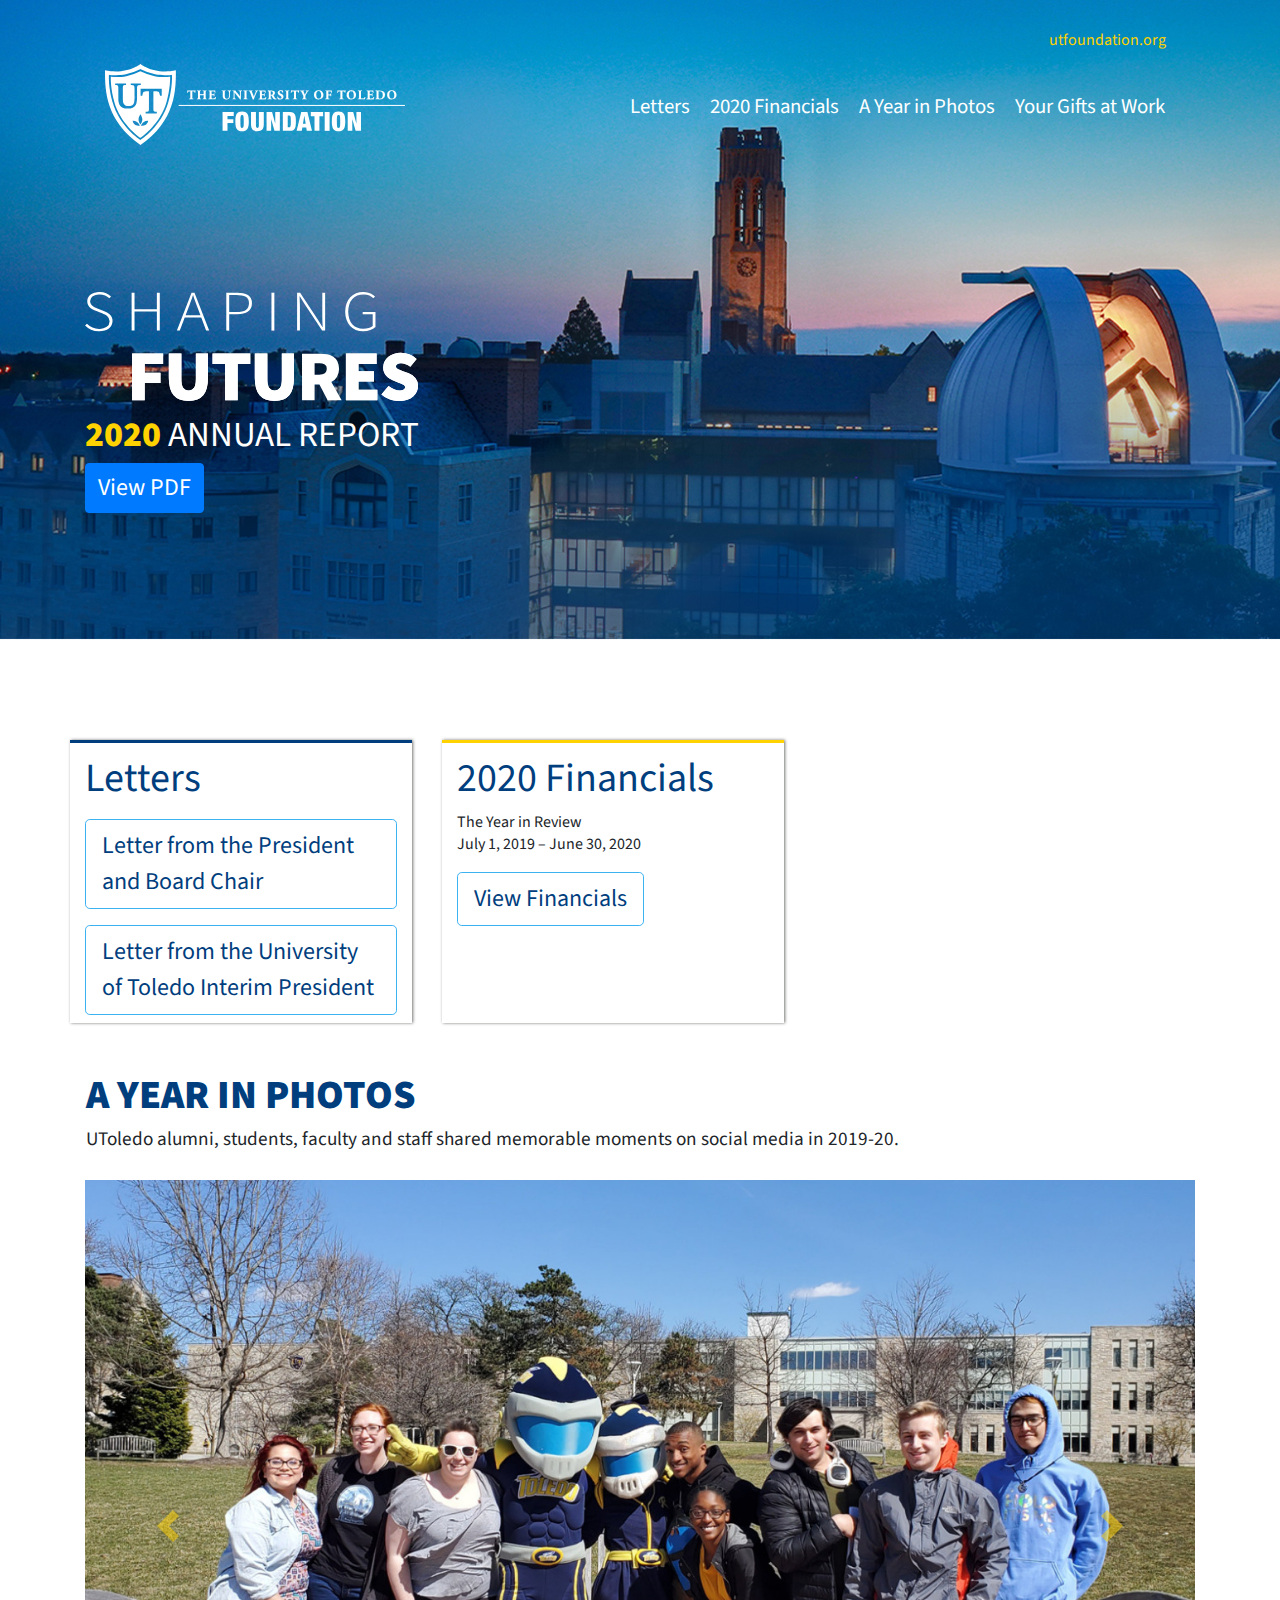
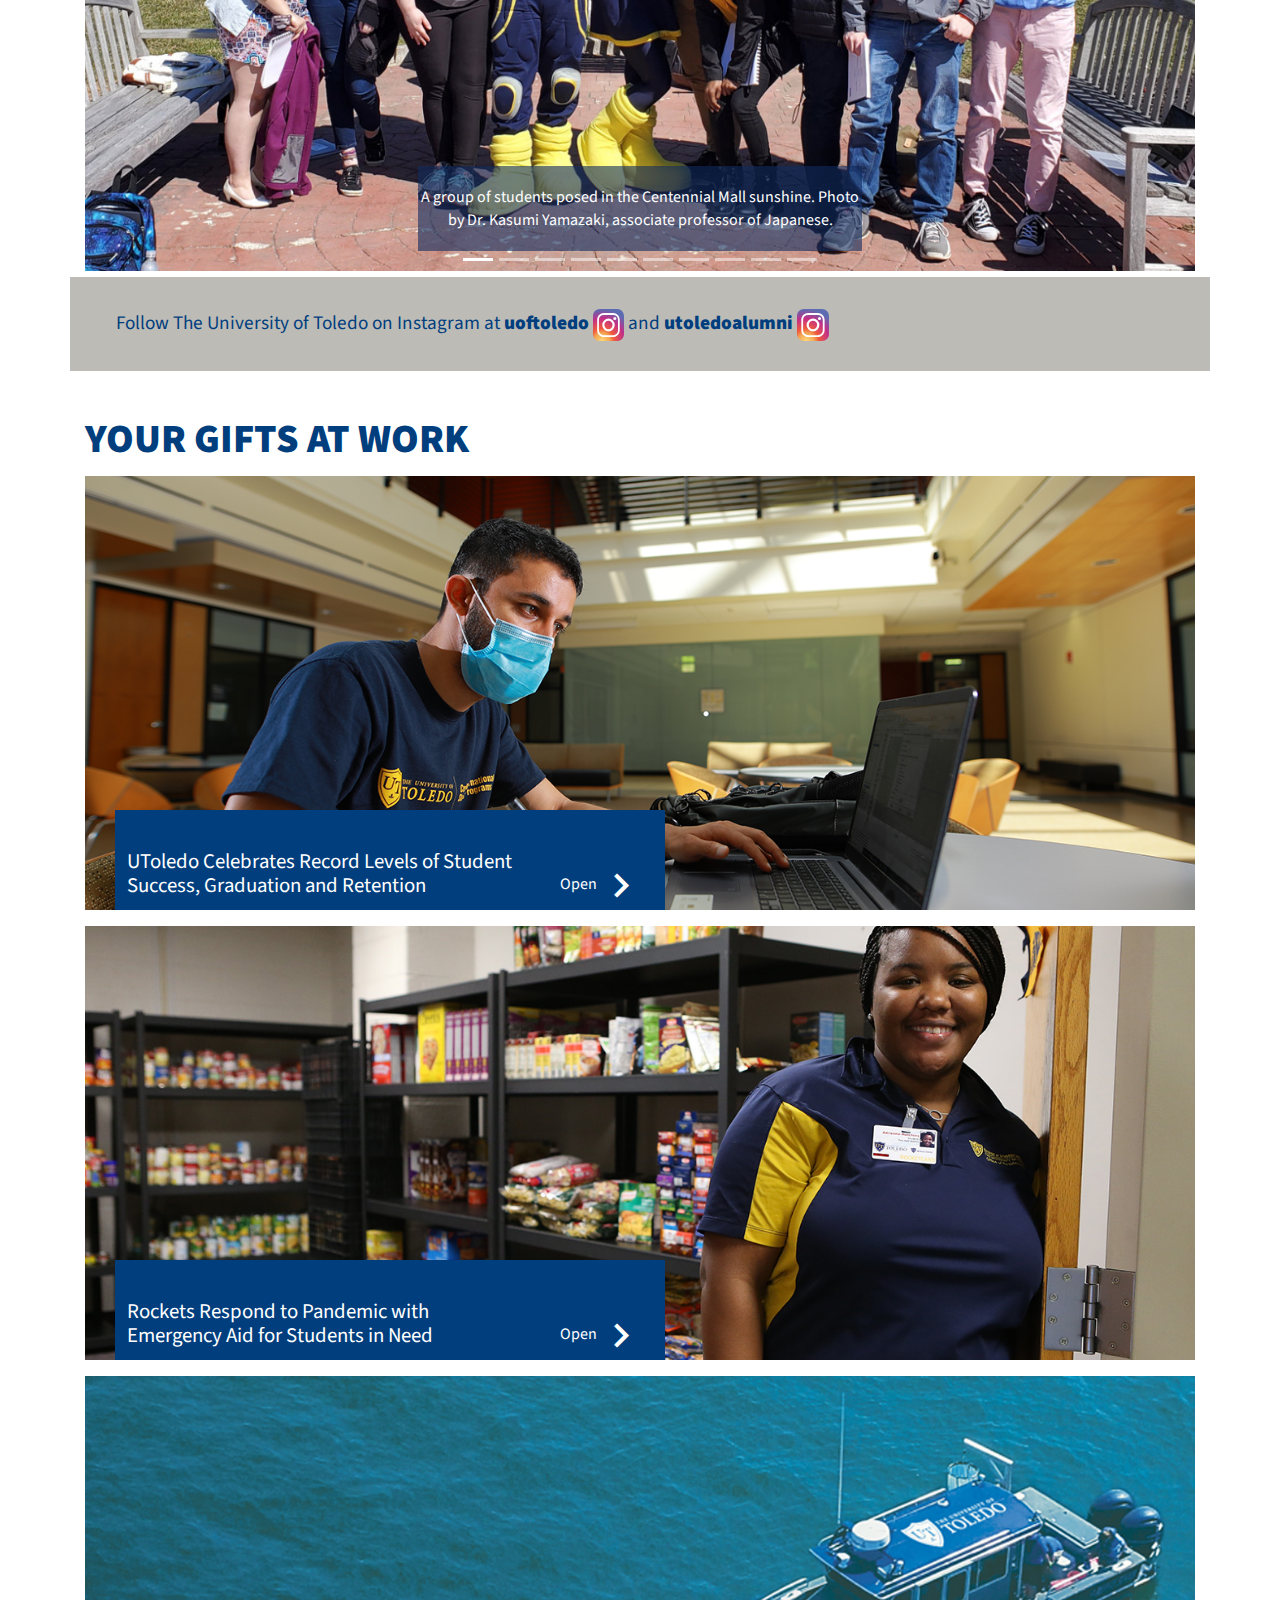
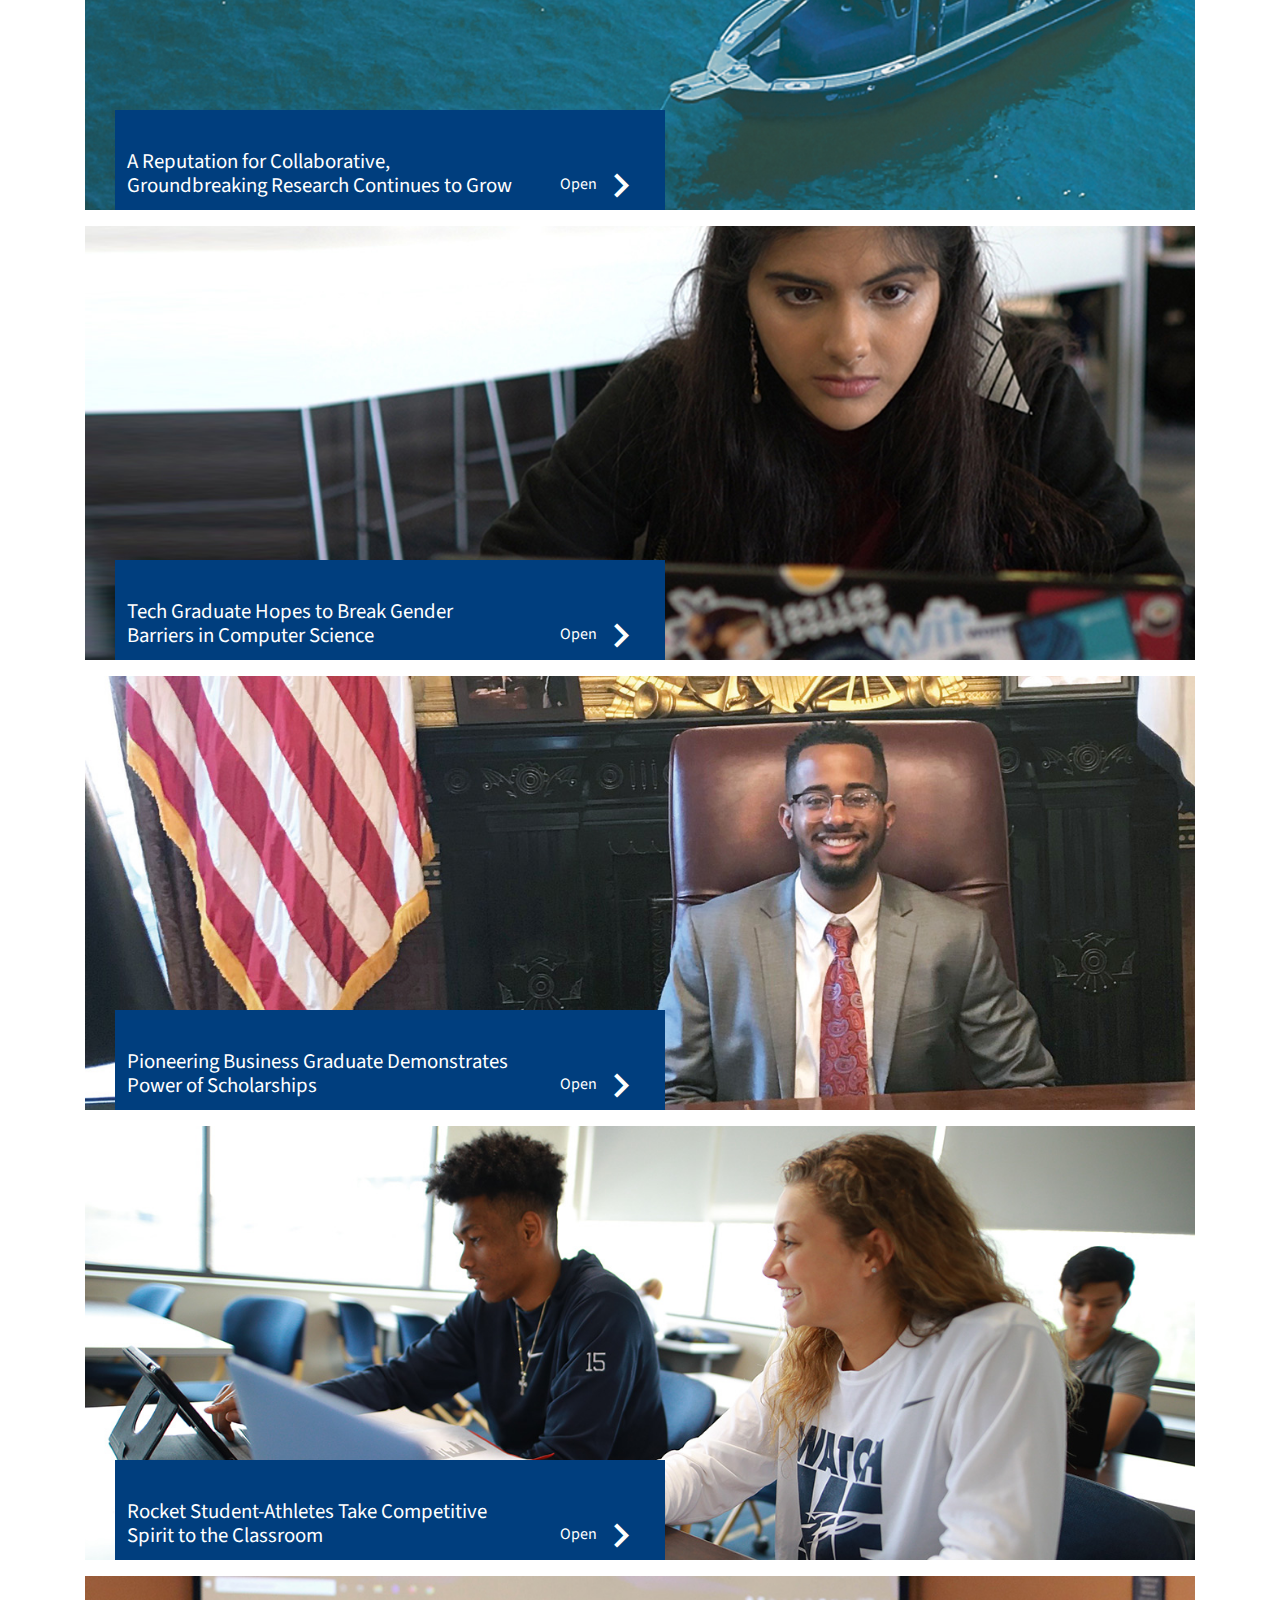
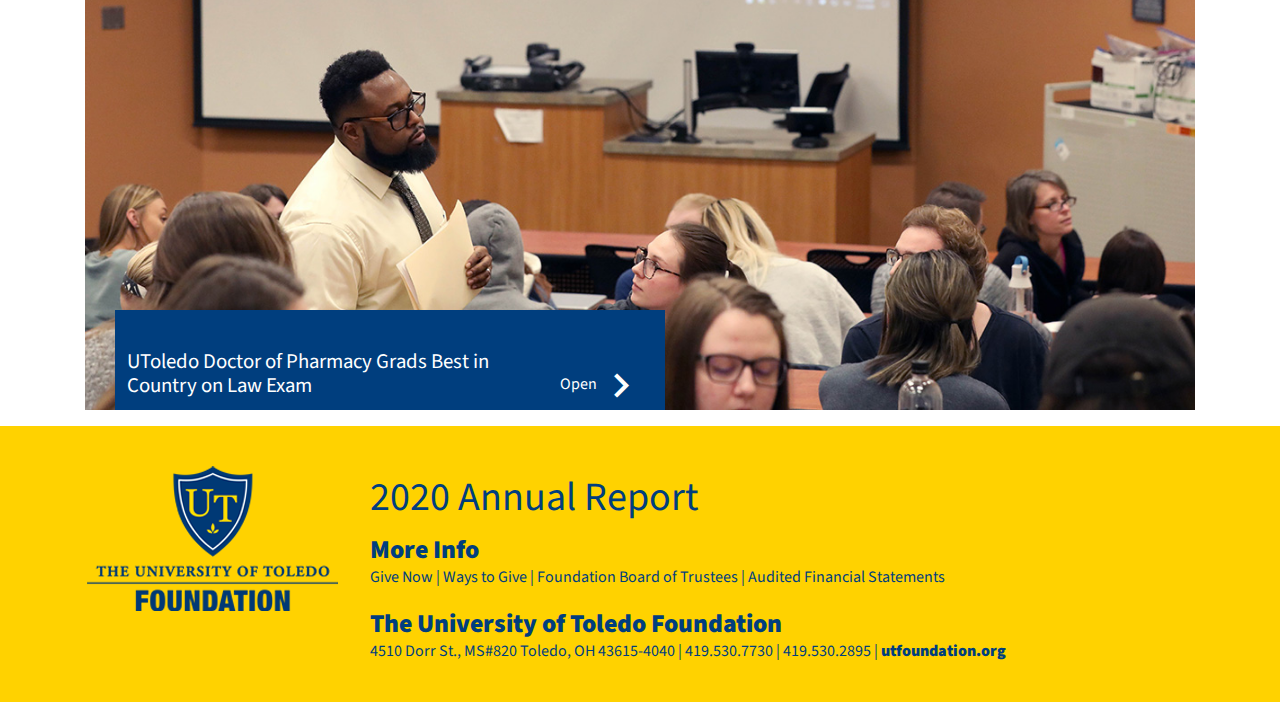
==== commit e045203a: "Font reload edits" ====
--- a/index.html
+++ b/index.html
@@ -9,6 +9,8 @@
     <meta name="format-detection" content="telephone=no">
     <title>University of Toledo Foundation Annual Report</title>
     <link rel="stylesheet" href="https://stackpath.bootstrapcdn.com/bootstrap/4.5.2/css/bootstrap.min.css" integrity="sha384-JcKb8q3iqJ61gNV9KGb8thSsNjpSL0n8PARn9HuZOnIxN0hoP+VmmDGMN5t9UJ0Z" crossorigin="anonymous">
+    <link rel="preconnect" href="https://fonts.gstatic.com" crossorigin />
+<link rel="preload" as="style" href="https://fonts.googleapis.com/css2?family=Source+Sans+Pro:wght@300;400;900&display=swap" />
     <link href="https://fonts.googleapis.com/icon?family=Material+Icons"
       rel="stylesheet">
     <link rel="stylesheet" href="stylesheets/offcanvas.css">
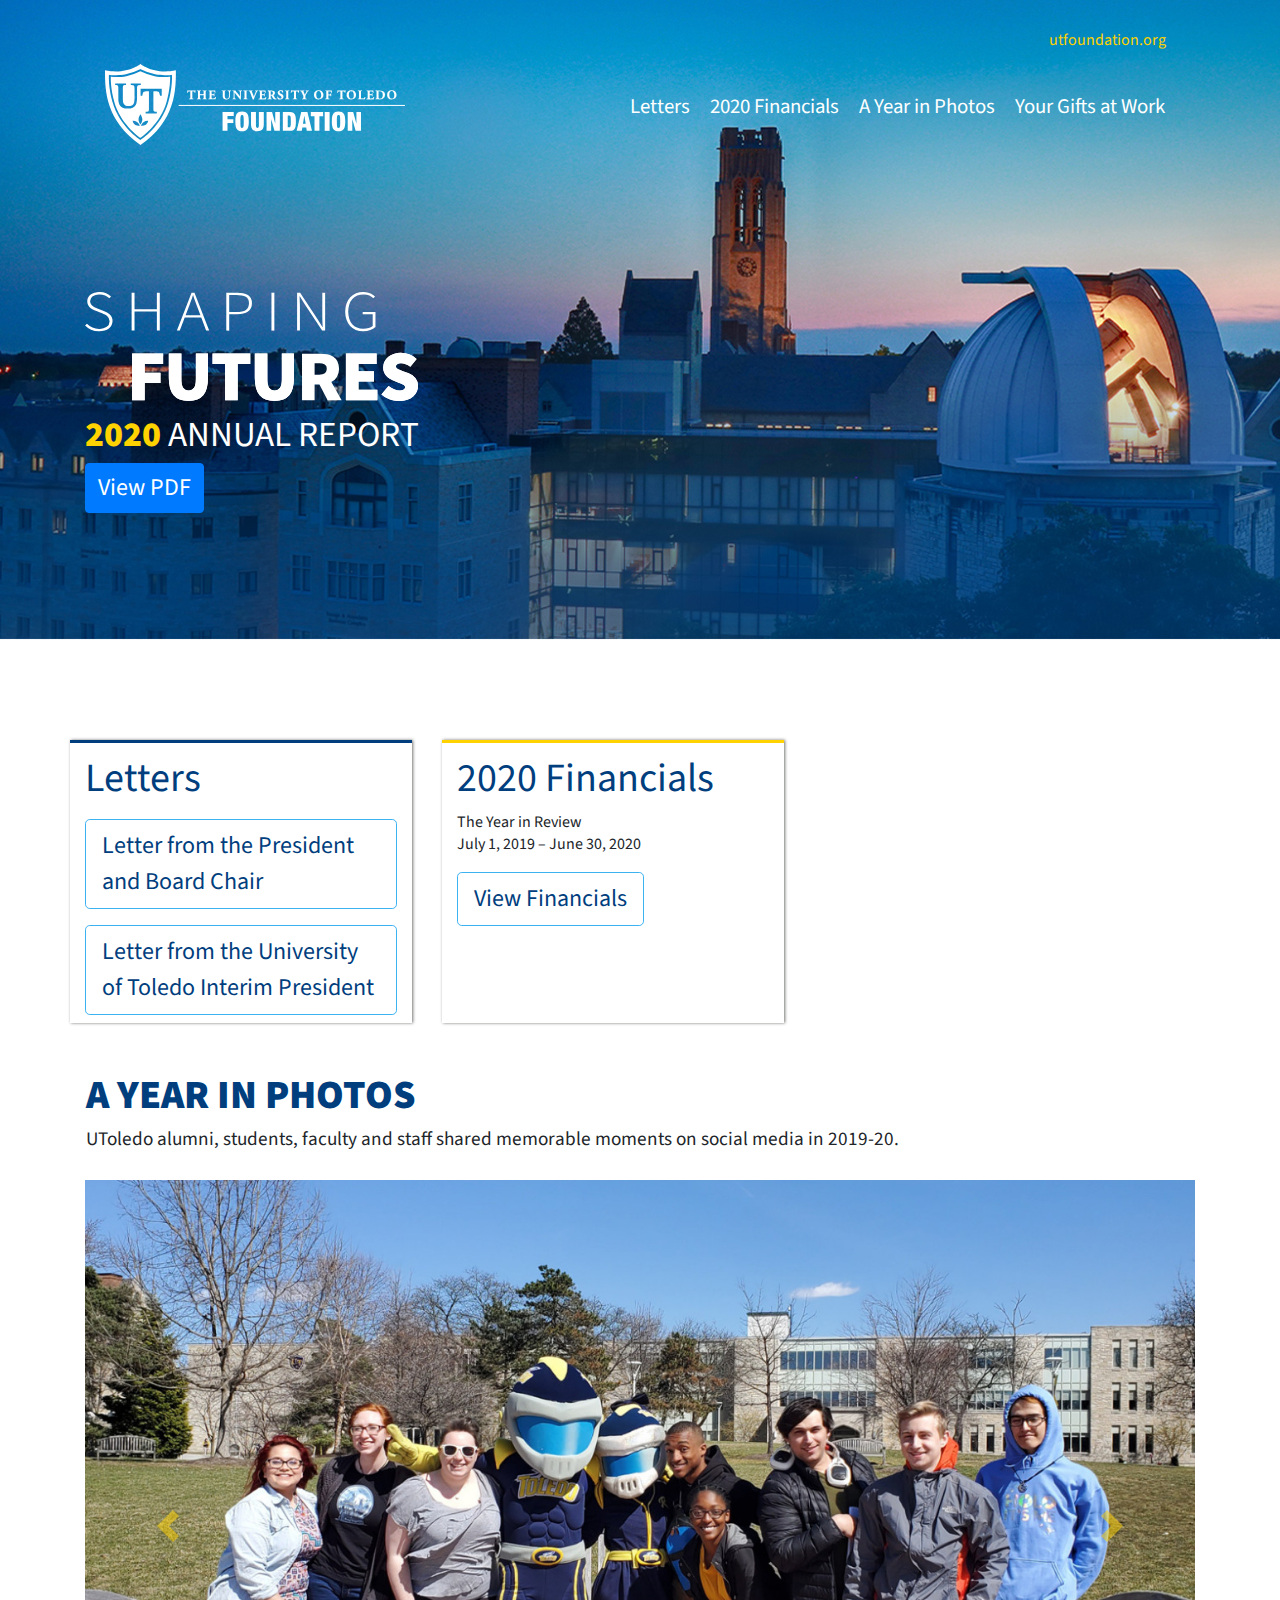
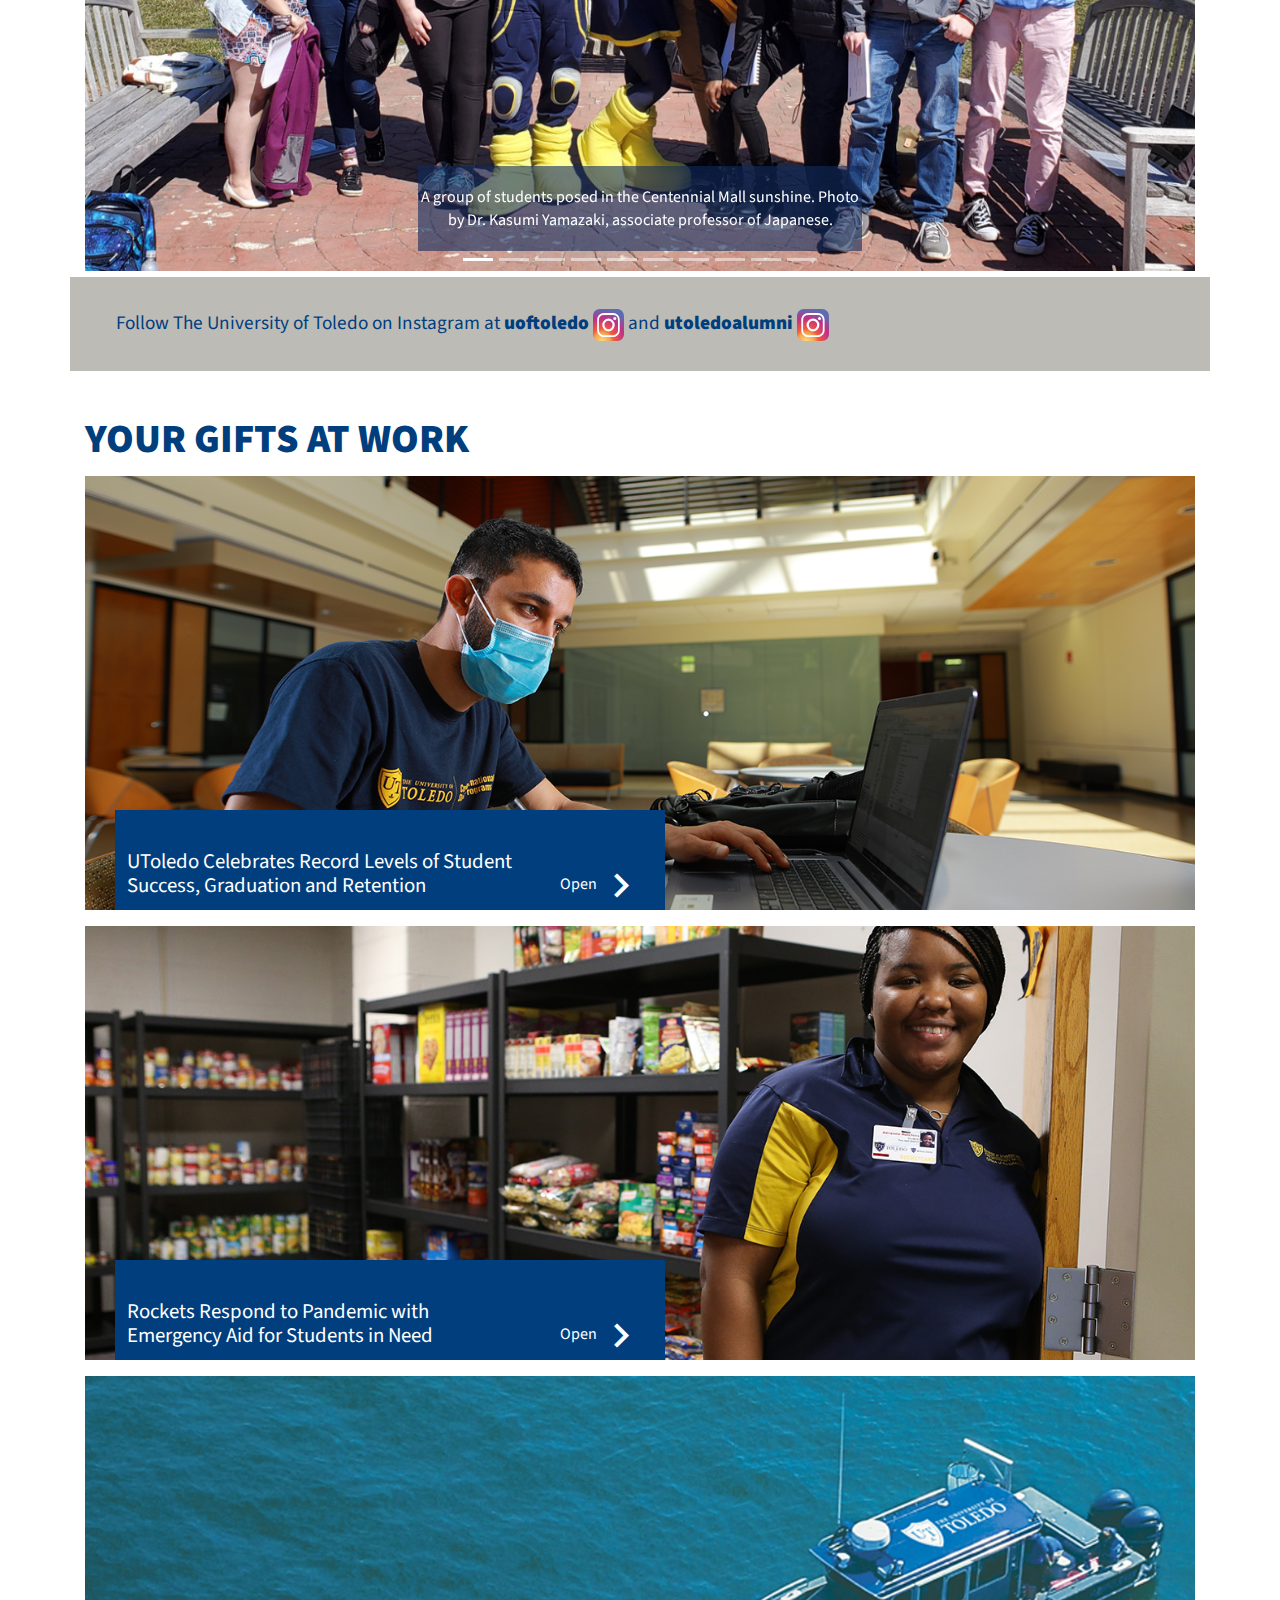
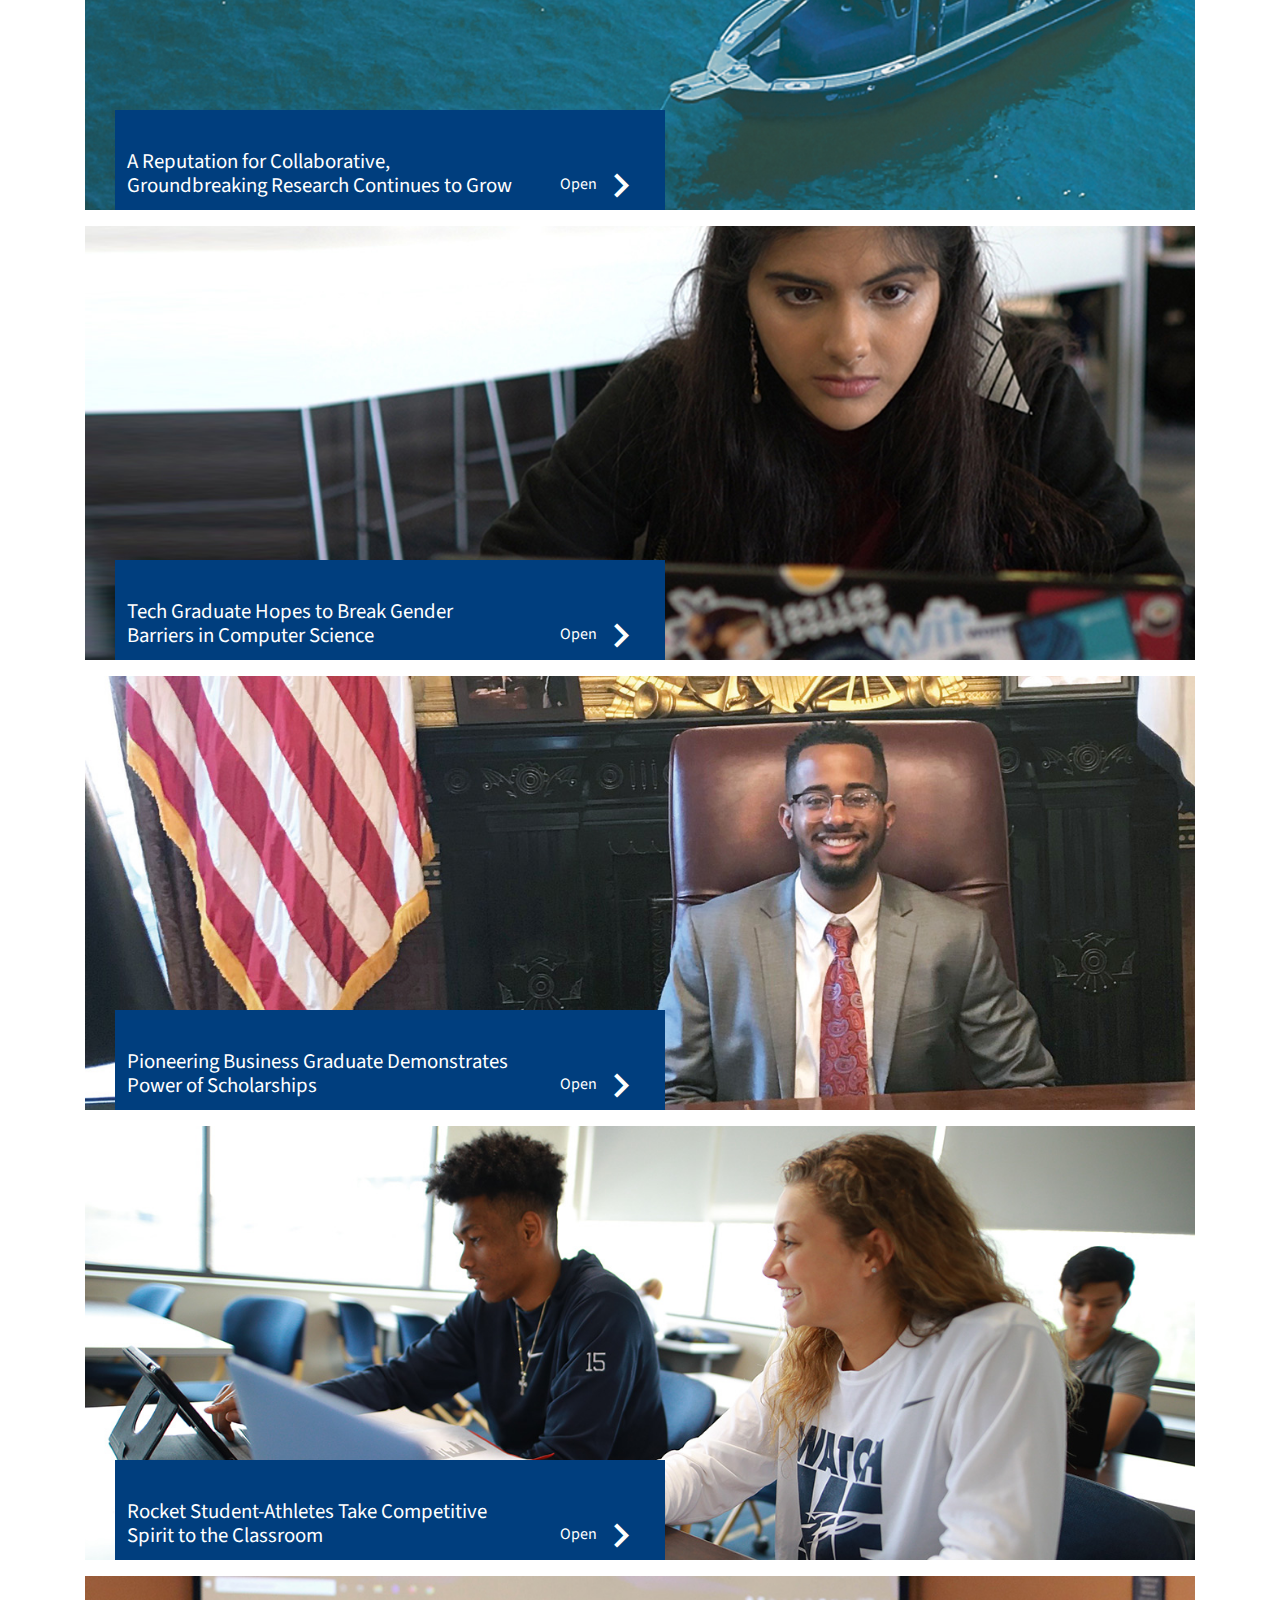
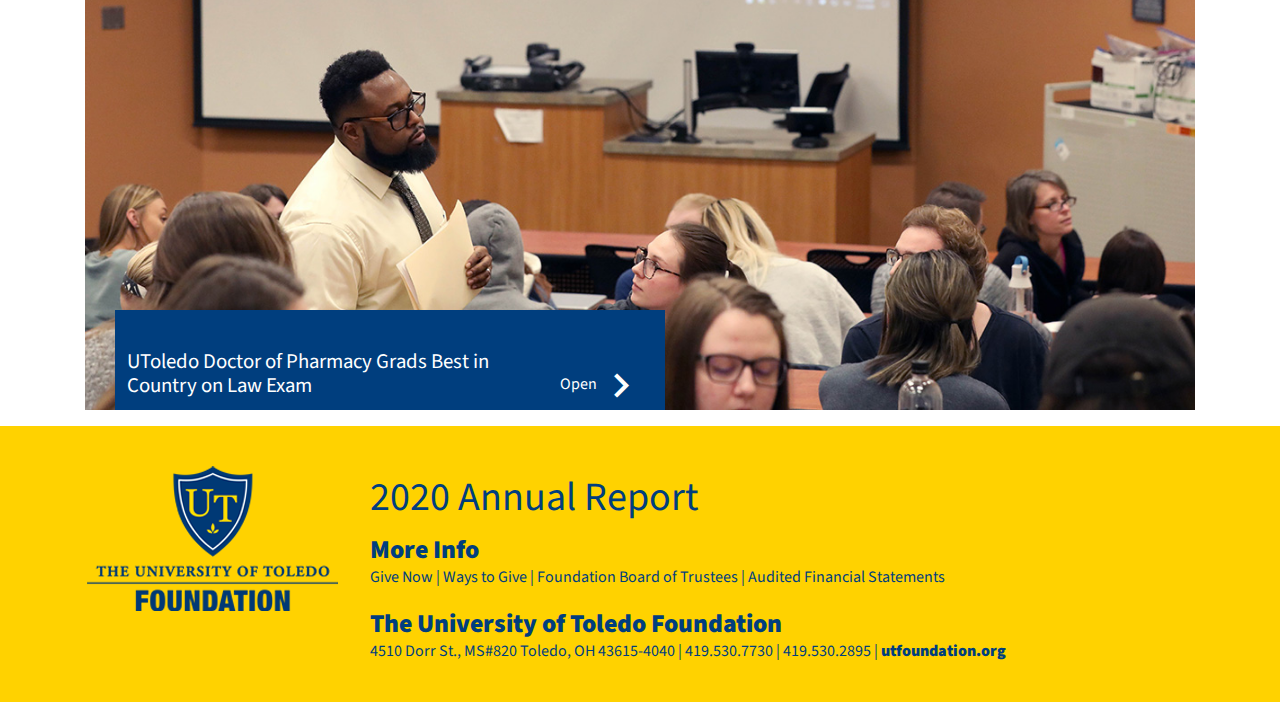
==== commit ab3f03c6: "Material Font reload" ====
--- a/index.html
+++ b/index.html
@@ -11,6 +11,7 @@
     <link rel="stylesheet" href="https://stackpath.bootstrapcdn.com/bootstrap/4.5.2/css/bootstrap.min.css" integrity="sha384-JcKb8q3iqJ61gNV9KGb8thSsNjpSL0n8PARn9HuZOnIxN0hoP+VmmDGMN5t9UJ0Z" crossorigin="anonymous">
     <link rel="preconnect" href="https://fonts.gstatic.com" crossorigin />
 <link rel="preload" as="style" href="https://fonts.googleapis.com/css2?family=Source+Sans+Pro:wght@300;400;900&display=swap" />
+<link rel="preload" as="style" href="https://fonts.googleapis.com/icon?family=Material+Icons&display=swap" />
     <link href="https://fonts.googleapis.com/icon?family=Material+Icons"
       rel="stylesheet">
     <link rel="stylesheet" href="stylesheets/offcanvas.css">
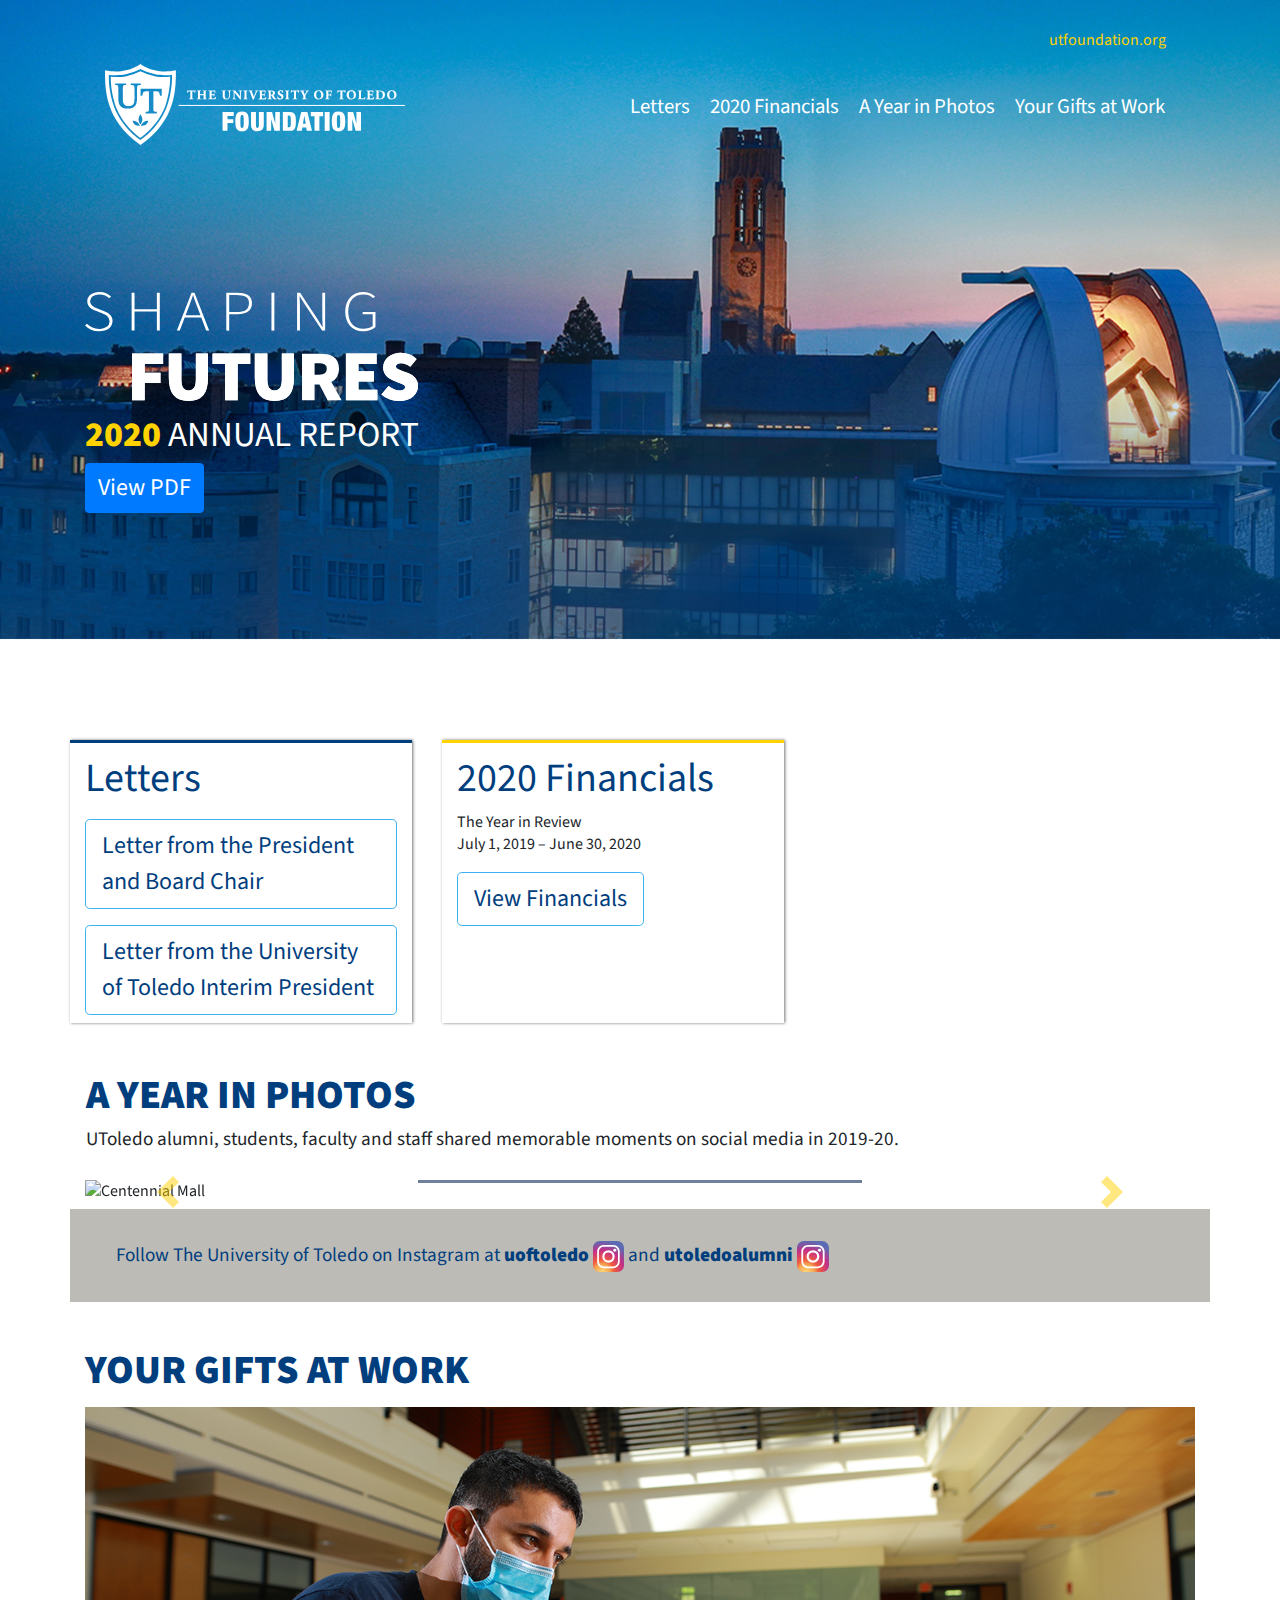
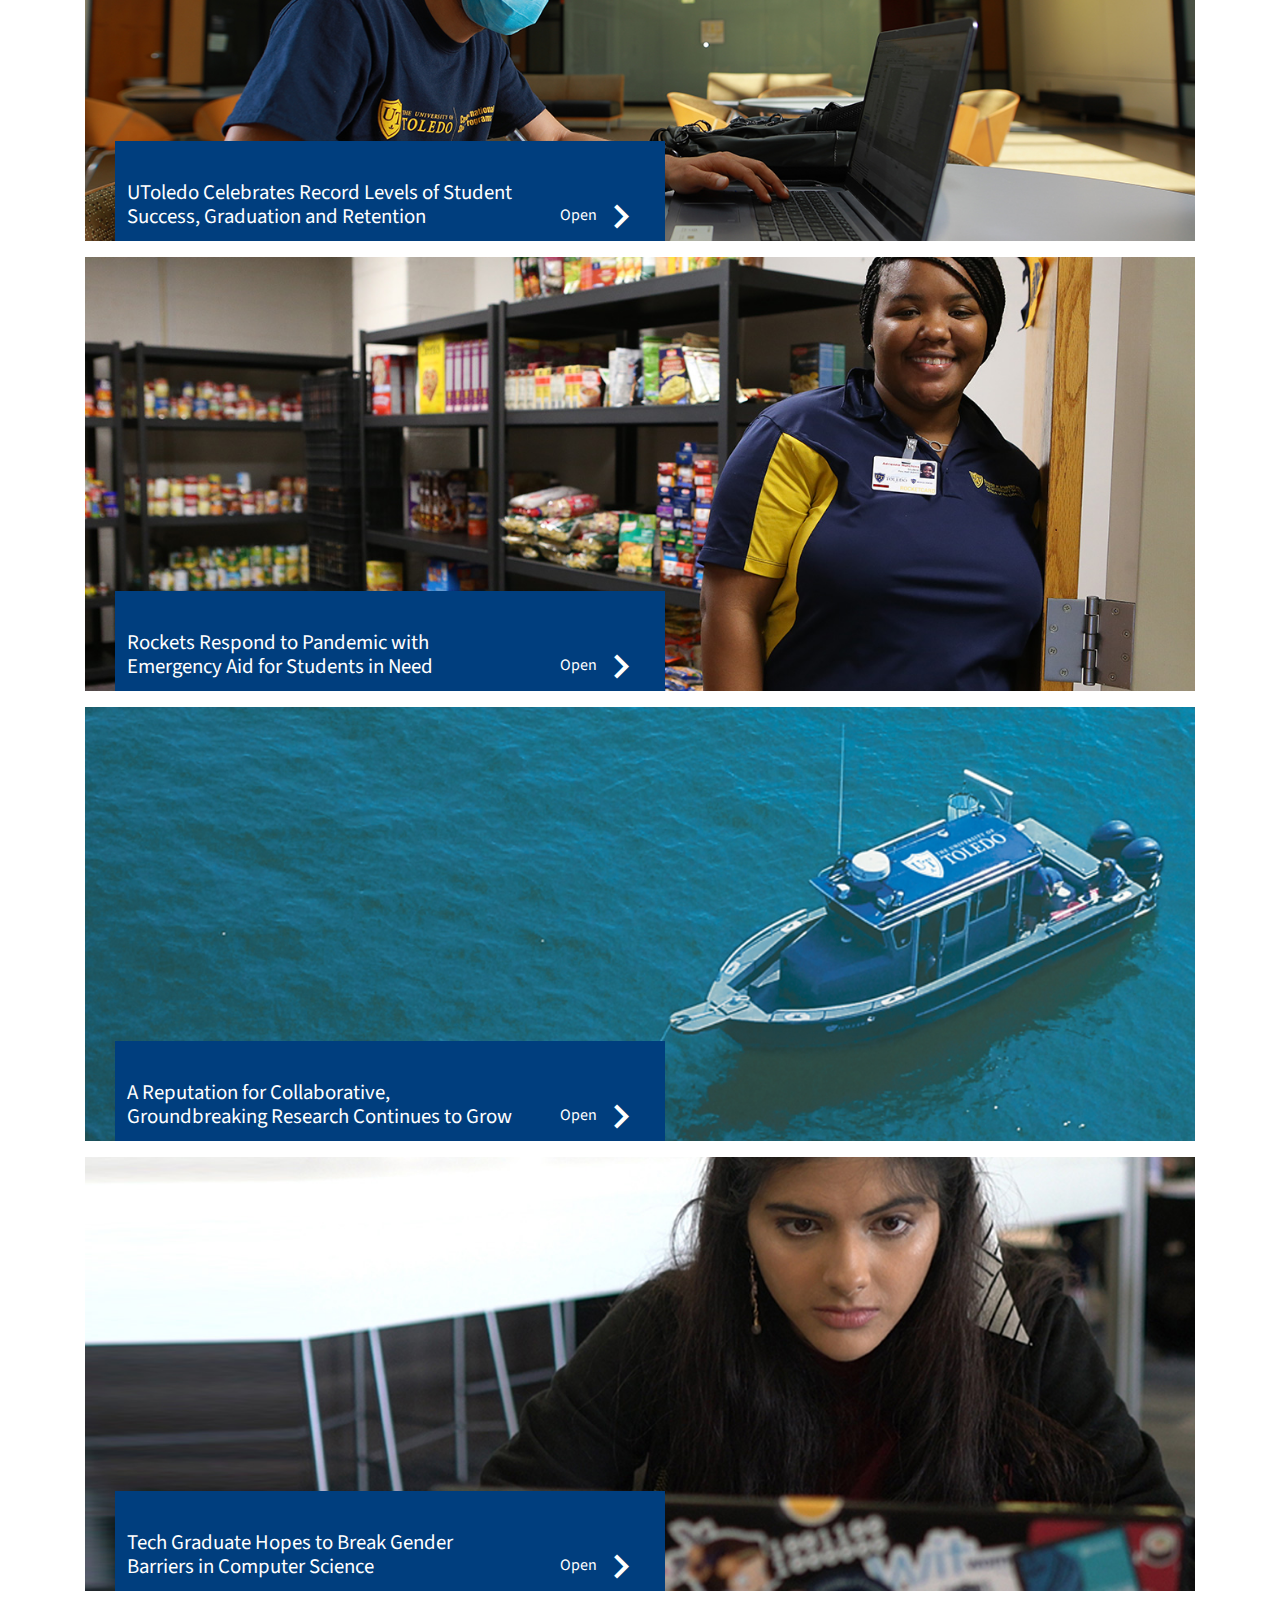
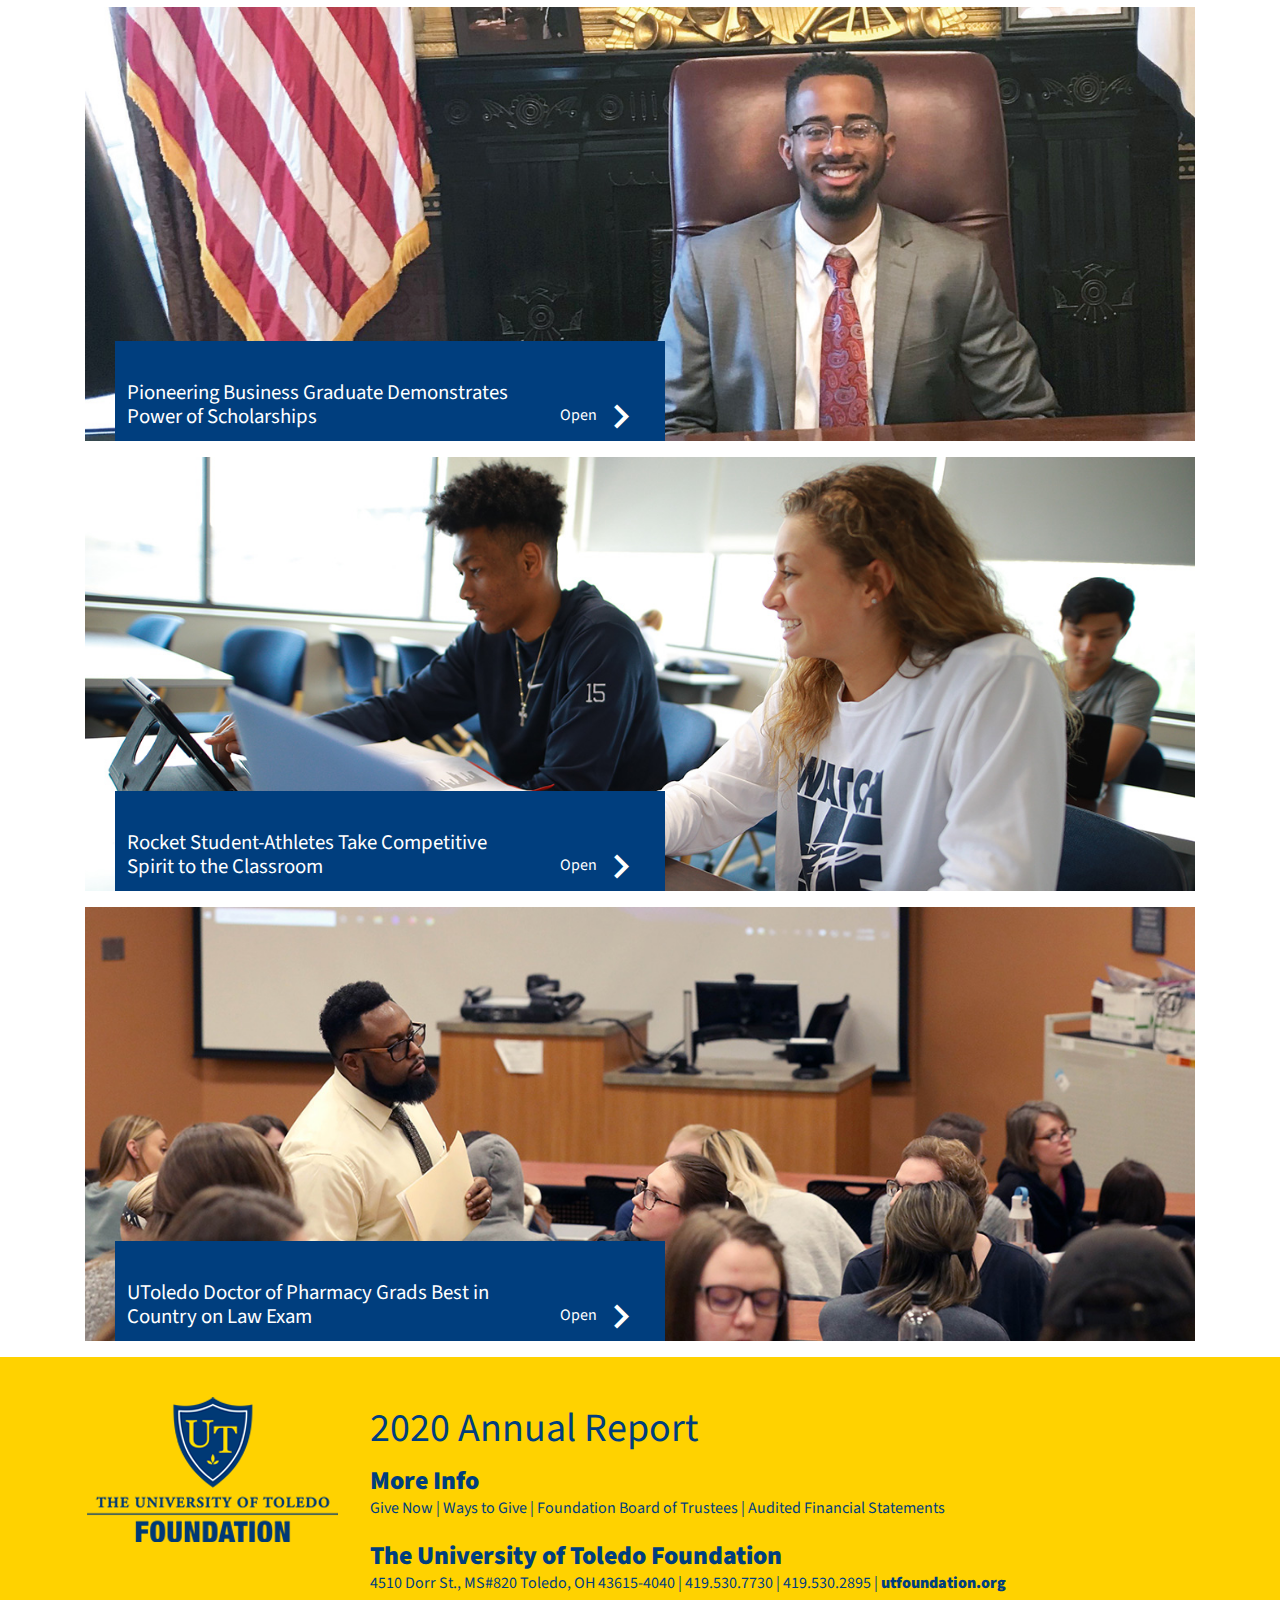
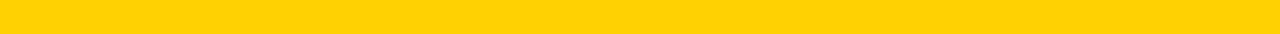
==== commit 08112b59: "YIP images optimized" ====
--- a/index.html
+++ b/index.html
@@ -123,63 +123,152 @@
     </div>
 
     <div class="carousel-item">
-      <img src="images/yip/lord.jpg" class="d-block w-100" alt="Dylan Lord">
+      <img class="d-block w-100"
+sizes="(max-width: 1366px) 100vw, 1366px"
+srcset="
+images/yip/lord_i1rxqb_c_scale,w_480.jpg 480w,
+images/yip/lord_i1rxqb_c_scale,w_805.jpg 805w,
+images/yip/lord_i1rxqb_c_scale,w_1067.jpg 1067w,
+images/yip/lord_i1rxqb_c_scale,w_1295.jpg 1295w,
+images/yip/lord_i1rxqb_c_scale,w_1366.jpg 1366w"
+src="images/yip/lord_i1rxqb_c_scale,w_1366.jpg"
+alt="Dylan Lord">
+
       <div class="carousel-caption d-none d-md-block">
         <p><strong>Dylan Lord ’21</strong> gave a lift to Rocket Cheerleading teammate <strong>Chelsie Madden ’23</strong> on July 24, 2019. Photo courtesy of Dylan Lord.</p>
       </div>
     </div>
 
     <div class="carousel-item">
-      <img src="images/yip/wedding_couple.jpg" class="d-block w-100" alt="Newlyweds">
+      <img class="d-block w-100"
+sizes="(max-width: 1366px) 100vw, 1366px"
+srcset="
+images/yip/wedding_couple_tprqkt_c_scale,w_480.jpg 480w,
+images/yip/wedding_couple_tprqkt_c_scale,w_812.jpg 812w,
+images/yip/wedding_couple_tprqkt_c_scale,w_1067.jpg 1067w,
+images/yip/wedding_couple_tprqkt_c_scale,w_1287.jpg 1287w,
+images/yip/wedding_couple_tprqkt_c_scale,w_1366.jpg 1366w"
+src="images/yip/wedding_couple_tprqkt_c_scale,w_1366.jpg"
+alt="Newlyweds">
+
       <div class="carousel-caption d-none d-md-block">
           <p>Newlyweds <strong>Meghan ’15, ’17 and Rob McGuire</strong> celebrated with a stroll past University Hall. Photo by Jenna Knott Photography.</p>
       </div>
     </div>
 
     <div class="carousel-item">
-      <img src="images/yip/clothesline.jpg" class="d-block w-100" alt="Clothesline">
+      <img class="d-block w-100"
+sizes="(max-width: 1366px) 100vw, 1366px"
+srcset="
+images/yip/clothesline_ewimb0_c_scale,w_480.jpg 480w,
+images/yip/clothesline_ewimb0_c_scale,w_804.jpg 804w,
+images/yip/clothesline_ewimb0_c_scale,w_1062.jpg 1062w,
+images/yip/clothesline_ewimb0_c_scale,w_1290.jpg 1290w,
+images/yip/clothesline_ewimb0_c_scale,w_1366.jpg 1366w"
+src="images/yip/clothesline_ewimb0_c_scale,w_1366.jpg"
+alt="Clothesline">
+
       <div class="carousel-caption d-none d-md-block">
             <p>More than 200 t-shirts were displayed Sept. 26, 2019 as part of The Clothesline Project, which allows people to discuss their experience with violence through art. Photo courtesy of UToledo Marketing and Communications.</p>
       </div>
     </div>
 
     <div class="carousel-item">
-      <img src="images/yip/parade.jpg" class="d-block w-100" alt="Homecoming Parade">
+      <img class="d-block w-100"
+sizes="(max-width: 1366px) 100vw, 1366px"
+srcset="
+images/yip/parade_njrqs5_c_scale,w_480.jpg 480w,
+images/yip/parade_njrqs5_c_scale,w_834.jpg 834w,
+images/yip/parade_njrqs5_c_scale,w_1103.jpg 1103w,
+images/yip/parade_njrqs5_c_scale,w_1342.jpg 1342w,
+images/yip/parade_njrqs5_c_scale,w_1366.jpg 1366w"
+src="images/yip/parade_njrqs5_c_scale,w_1366.jpg"
+alt="Homecoming Parade">
       <div class="carousel-caption d-none d-md-block">
             <p>Rocket supporters took in the sights and sounds of the annual Homecoming parade prior to a 31-24 victory over Western Michigan on Oct. 5, 2019. <em>Photo courtesy of UToledo Marketing and Communications.</em></p>
       </div>
     </div>
 
     <div class="carousel-item">
-      <img src="images/yip/fall.jpg" class="d-block w-100" alt="Campus Fall Photo">
+      <img class="d-block w-100"
+sizes="(max-width: 1366px) 100vw, 1366px"
+srcset="
+images/yip/fall_qhxf1u_c_scale,w_480.jpg 480w,
+images/yip/fall_qhxf1u_c_scale,w_818.jpg 818w,
+images/yip/fall_qhxf1u_c_scale,w_1093.jpg 1093w,
+images/yip/fall_qhxf1u_c_scale,w_1322.jpg 1322w,
+images/yip/fall_qhxf1u_c_scale,w_1366.jpg 1366w"
+src="images/yip/fall_qhxf1u_c_scale,w_1366.jpg"
+alt="Campus Fall Photo">
+
       <div class="carousel-caption d-none d-md-block">
             <p><strong>Nick McLaughlin ’21</strong> found just the right moment to get a photo of the colors of fall on campus, Dec. 2. 2019.</p>
       </div>
     </div>
 
     <div class="carousel-item">
-      <img src="images/yip/jazmine.jpg" class="d-block w-100" alt="Graduate Jazmine Rice">
+      <img class="d-block w-100"
+sizes="(max-width: 1366px) 100vw, 1366px"
+srcset="
+images/yip/jazmine_uelp7l_c_scale,w_480.jpg 480w,
+images/yip/jazmine_uelp7l_c_scale,w_793.jpg 793w,
+images/yip/jazmine_uelp7l_c_scale,w_1044.jpg 1044w,
+images/yip/jazmine_uelp7l_c_scale,w_1260.jpg 1260w,
+images/yip/jazmine_uelp7l_c_scale,w_1366.jpg 1366w"
+src="images/yip/jazmine_uelp7l_c_scale,w_1366.jpg"
+alt="Graduate Jazmine Rice">
+
       <div class="carousel-caption d-none d-md-block">
             <p><strong>Jazmine Rice ’19</strong> looks up at University Hall – only now as a graduate – during commencement ceremonies on Dec. 18, 2019. <em>Photo courtesy of Jazmine Rice.</em></p>
       </div>
     </div>
 
     <div class="carousel-item">
-      <img src="images/yip/cap_toss.jpg" class="d-block w-100" alt="Graduate Michelle Dunne">
+      <img class="d-block w-100"
+sizes="(max-width: 1366px) 100vw, 1366px"
+srcset="
+images/yip/cap_toss_wsmpbz_c_scale,w_480.jpg 480w,
+images/yip/cap_toss_wsmpbz_c_scale,w_796.jpg 796w,
+images/yip/cap_toss_wsmpbz_c_scale,w_1049.jpg 1049w,
+images/yip/cap_toss_wsmpbz_c_scale,w_1268.jpg 1268w,
+images/yip/cap_toss_wsmpbz_c_scale,w_1366.jpg 1366w"
+src="images/yip/cap_toss_wsmpbz_c_scale,w_1366.jpg"
+alt="Graduate Michelle Dunne">
+
       <div class="carousel-caption d-none d-md-block">
             <p>While live commencement ceremonies were canceled for spring 2020 in response to COVID-19, <strong>Michelle Dunne ’20</strong> took a moment to celebrate on her own May 15. <em>Photo by Kerragan Gandee Photography.</em></p>
       </div>
     </div>
 
     <div class="carousel-item">
-      <img src="images/yip/awad.jpg" class="d-block w-100" alt="University Hall during a quiet summer">
+      <img class="d-block w-100"
+sizes="(max-width: 1366px) 100vw, 1366px"
+srcset="
+images/yip/awad_a0cadx_c_scale,w_480.jpg 480w,
+images/yip/awad_a0cadx_c_scale,w_764.jpg 764w,
+images/yip/awad_a0cadx_c_scale,w_988.jpg 988w,
+images/yip/awad_a0cadx_c_scale,w_1216.jpg 1216w,
+images/yip/awad_a0cadx_c_scale,w_1366.jpg 1366w"
+src="images/yip/awad_a0cadx_c_scale,w_1366.jpg"
+alt="University Hall during a quiet summer">
+
       <div class="carousel-caption d-none d-md-block">
             <p><strong>Ibrahim Awad ’18</strong> captured a stunning photo of University Hall during a quiet summer moment on Aug. 13, 2020. <em>Photo by idealphoto24 on Instagram.</em></p>
       </div>
     </div>
 
     <div class="carousel-item">
-      <img src="images/yip/chalk.jpg" class="d-block w-100" alt="Faculty and Staff Welcome Students">
+      <img class="d-block w-100"
+sizes="(max-width: 1366px) 100vw, 1366px"
+srcset="
+images/yip/chalk_trdxq2_c_scale,w_480.jpg 480w,
+images/yip/chalk_trdxq2_c_scale,w_835.jpg 835w,
+images/yip/chalk_trdxq2_c_scale,w_1101.jpg 1101w,
+images/yip/chalk_trdxq2_c_scale,w_1319.jpg 1319w,
+images/yip/chalk_trdxq2_c_scale,w_1366.jpg 1366w"
+src="images/yip/chalk_trdxq2_c_scale,w_1366.jpg"
+alt="Faculty and Staff Welcome Students">
+      
       <div class="carousel-caption d-none d-md-block">
             <p>Faculty and staff spared no detail to ensure students felt welcomed back to campus as part of the University’s Rocket Restart plan on Aug. 14, 2020. <em>Photo courtesy of UToledo Marketing and Communications.</em></p>
       </div>
--- a/stylesheets/screen.css
+++ b/stylesheets/screen.css
@@ -83,7 +83,7 @@
   line-height: 1.4rem;
 }
 
-/* line 19, ../sass/screen.scss */
+/* line 18, ../sass/screen.scss */
 h1 {
   font-size: 2.25rem;
   text-transform: uppercase;
@@ -91,13 +91,13 @@
   text-align: left;
 }
 
-/* line 25, ../sass/screen.scss */
+/* line 24, ../sass/screen.scss */
 h1 span {
   color: #FFD200;
   font-weight: 900;
 }
 
-/* line 29, ../sass/screen.scss */
+/* line 28, ../sass/screen.scss */
 h2 {
   font-size: 40px;
   color: #003E7E;
@@ -107,7 +107,7 @@
   line-height: 2rem;
 }
 
-/* line 37, ../sass/screen.scss */
+/* line 36, ../sass/screen.scss */
 h3 {
   color: #003E7E;
   font-size: 40px;
@@ -115,7 +115,7 @@
   margin-bottom: 1rem;
 }
 
-/* line 43, ../sass/screen.scss */
+/* line 42, ../sass/screen.scss */
 h4 {
   color: white;
   font-size: 1.6rem;
@@ -124,99 +124,99 @@
   line-height: 2rem;
 }
 
-/* line 50, ../sass/screen.scss */
+/* line 49, ../sass/screen.scss */
 strong {
   font-weight: 900;
 }
 
-/* line 53, ../sass/screen.scss */
+/* line 52, ../sass/screen.scss */
 em {
   font-style: italic;
 }
 
-/* line 56, ../sass/screen.scss */
+/* line 55, ../sass/screen.scss */
 button.btn:focus {
   outline: 0 !important;
   box-shadow: none;
 }
 
-/* line 60, ../sass/screen.scss */
+/* line 59, ../sass/screen.scss */
 button[id='finance'] {
   margin-top: 1rem;
 }
 
-/* line 63, ../sass/screen.scss */
+/* line 62, ../sass/screen.scss */
 button.btn-lg.btn-outline-primary {
   color: #003E7E;
   border-style: solid;
 }
 
-/* line 67, ../sass/screen.scss */
+/* line 66, ../sass/screen.scss */
 button.btn-lg.btn-outline-primary:hover {
   color: white;
 }
 
-/* line 70, ../sass/screen.scss */
+/* line 69, ../sass/screen.scss */
 button.btn-primary {
   background-color: #3BB2F1;
   border-color: #3BB2F1;
 }
 
-/* line 74, ../sass/screen.scss */
+/* line 73, ../sass/screen.scss */
 button.btn-outline-primary {
   color: #FFD200;
   border-color: #3BB2F1;
   background-color: transparent;
 }
 
-/* line 79, ../sass/screen.scss */
+/* line 78, ../sass/screen.scss */
 button.btn-primary:hover, button.btn-outline-primary:hover {
   background-color: #003E7E;
   border-color: #003E7E;
 }
 
-/* line 83, ../sass/screen.scss */
+/* line 82, ../sass/screen.scss */
 .navbar {
   padding: .5rem 0;
 }
 
-/* line 86, ../sass/screen.scss */
+/* line 85, ../sass/screen.scss */
 button.navbar-toggler span {
   color: white;
   font-size: 2.2rem;
 }
 
-/* line 90, ../sass/screen.scss */
+/* line 89, ../sass/screen.scss */
 .btn-ltr {
   font-size: 1rem;
   text-align: left;
   margin: .5rem 0;
 }
 
-/* line 95, ../sass/screen.scss */
+/* line 94, ../sass/screen.scss */
 .utlogo {
   width: 100%;
 }
 
-/* line 98, ../sass/screen.scss */
+/* line 97, ../sass/screen.scss */
 .navbar-brand a {
   display: inline-block;
   min-width: 300px;
 }
 
-/* line 103, ../sass/screen.scss */
+/* line 102, ../sass/screen.scss */
 #title {
   margin-top: 8rem;
 }
 
-/* line 107, ../sass/screen.scss */
+/* line 106, ../sass/screen.scss */
 main.container-fluid {
   padding-left: 0;
   padding-right: 0;
   width: 100vw;
 }
 
-/* line 112, ../sass/screen.scss */
+/* line 111, ../sass/screen.scss */
 main section:nth-child(1) {
   min-height: 640px;
   background-image: url(../images/main_bkg.jpg);
@@ -226,49 +226,49 @@
   padding-top: 1.8rem;
 }
 
-/* line 120, ../sass/screen.scss */
+/* line 119, ../sass/screen.scss */
 main section:nth-child(2) {
   min-height: 440px;
   padding-top: 100px;
 }
 
-/* line 124, ../sass/screen.scss */
+/* line 123, ../sass/screen.scss */
 main a {
   text-decoration: none;
   color: white;
 }
 
-/* line 128, ../sass/screen.scss */
+/* line 127, ../sass/screen.scss */
 main nav.navbar a {
   font-size: 1.3rem;
   padding-left: 20px;
 }
 
-/* line 132, ../sass/screen.scss */
+/* line 131, ../sass/screen.scss */
 main a:hover {
   color: #FFD200;
   text-decoration: none;
 }
 
-/* line 136, ../sass/screen.scss */
+/* line 135, ../sass/screen.scss */
 #links {
   text-align: right;
   padding-right: 1.8rem;
 }
 
-/* line 140, ../sass/screen.scss */
+/* line 139, ../sass/screen.scss */
 #links a {
   color: #FFD200;
 }
 
-/* line 144, ../sass/screen.scss */
+/* line 143, ../sass/screen.scss */
 main {
   height: 100vh;
   width: 100vw;
   position: absolute;
 }
 
-/* line 149, ../sass/screen.scss */
+/* line 148, ../sass/screen.scss */
 main section:nth-child(2) div div:nth-child(1) {
   border-top: #003E7E 3px solid;
   -moz-box-shadow: #737571 1px 0px 3px;
@@ -279,7 +279,7 @@
   min-height: 273px;
 }
 
-/* line 156, ../sass/screen.scss */
+/* line 155, ../sass/screen.scss */
 main section:nth-child(2) div div:nth-child(1) a {
   text-decoration: none;
   color: #737571;
@@ -287,7 +287,7 @@
   display: block;
 }
 
-/* line 162, ../sass/screen.scss */
+/* line 161, ../sass/screen.scss */
 main section:nth-child(2) div div:nth-child(2) {
   border-top: #FFD200 3px solid;
   -moz-box-shadow: #737571 1px 0px 3px;
@@ -298,68 +298,36 @@
   min-height: 273px;
 }
 
-/* line 169, ../sass/screen.scss */
+/* line 168, ../sass/screen.scss */
 main section:nth-child(2) div div:nth-child(2) a {
   color: #003E7E;
 }
 
-/*
-main section:nth-child(3) div.container {
-  color:$midnight;
-  font-size:22px;
-  line-height: 36px;
-  padding:40px 0 60px;
-}*/
-/* line 179, ../sass/screen.scss */
+/* line 172, ../sass/screen.scss */
 main section.container div.row div:nth-child(3) h3 {
   margin-bottom: 20px;
 }
 
-/* line 182, ../sass/screen.scss */
+/* line 175, ../sass/screen.scss */
 main section.container div.row div:nth-child(3) {
   padding: 20px;
   color: #737571;
   font-size: 20px;
 }
 
-/* line 187, ../sass/screen.scss */
+/* line 180, ../sass/screen.scss */
 #about ul {
   list-style-type: disc;
   margin-left: 1.5rem;
 }
 
-/* line 191, ../sass/screen.scss */
+/* line 184, ../sass/screen.scss */
 #about h4:nth-child(2) {
   font-weight: normal;
   color: #003E7E;
 }
 
-/*
-.carousel-inner{
-  width:100%;
- max-height:700px !important;
-}
-.carousel-caption {
-    width: 20%;
-    top:15%;
-    bottom:auto;
-    left:auto;
-}
-.carousel-item {
-  background-color:$azure;
-}
-.carousel .carousel-item {
-  height: 700px;
-}
-
-.carousel-item img {
-    position: absolute;
-    object-fit:cover;
-    top: 0;
-    left: 0;
-    min-height: 700px;
-} */
-/* line 221, ../sass/screen.scss */
+/* line 188, ../sass/screen.scss */
 .carousel-caption {
   right: 30%;
   bottom: 20px;
@@ -368,23 +336,23 @@
   background-color: rgba(16, 43, 95, 0.6);
 }
 
-/* line 228, ../sass/screen.scss */
+/* line 195, ../sass/screen.scss */
 .carousel-control-prev-icon {
   background-image: url("data:image/svg+xml;charset=utf8,%3Csvg xmlns='http://www.w3.org/2000/svg' fill='%23FFD200' viewBox='0 0 8 8'%3E%3Cpath d='M5.25 0l-4 4 4 4 1.5-1.5-2.5-2.5 2.5-2.5-1.5-1.5z'/%3E%3C/svg%3E") !important;
 }
 
-/* line 232, ../sass/screen.scss */
+/* line 199, ../sass/screen.scss */
 .carousel-control-next-icon {
   background-image: url("data:image/svg+xml;charset=utf8,%3Csvg xmlns='http://www.w3.org/2000/svg' fill='%23FFD200' viewBox='0 0 8 8'%3E%3Cpath d='M2.75 0l-1.5 1.5 2.5 2.5-2.5 2.5 1.5 1.5 4-4-4-4z'/%3E%3C/svg%3E") !important;
 }
 
-/* line 235, ../sass/screen.scss */
+/* line 202, ../sass/screen.scss */
 .carousel-control-next-icon, .carousel-control-prev-icon {
   width: 2rem;
   height: 2rem;
 }
 
-/* line 239, ../sass/screen.scss */
+/* line 206, ../sass/screen.scss */
 .azure {
   background-color: #BDBBB5;
   padding-top: 2rem;
@@ -392,18 +360,18 @@
   border-top: 6px solid white;
 }
 
-/* line 245, ../sass/screen.scss */
+/* line 212, ../sass/screen.scss */
 section#yip.container-fluid {
   padding-right: 0;
 }
 
-/* line 248, ../sass/screen.scss */
+/* line 215, ../sass/screen.scss */
 #yip {
   padding-top: 1.5rem;
   margin: 0;
 }
 
-/* line 252, ../sass/screen.scss */
+/* line 219, ../sass/screen.scss */
 #yip div {
   border-top: 1.5px solid white;
   border-bottom: 1.5px solid white;
@@ -412,35 +380,25 @@
   margin: 0;
 }
 
-/* line 259, ../sass/screen.scss */
+/* line 226, ../sass/screen.scss */
 #yip p {
   color: #003E7E;
   font-size: 1rem;
 }
 
-/*
-.carousel-caption {
-  background-color:rgba(255,255,255,.2);
-  font-size:1.3rem;
-  line-height: 1.6rem;
-  padding:1rem;
-  color:$midnight;
-  border-top:1.5px solid white;
-  border-bottom:1.5px solid white;
-} */
-/* line 273, ../sass/screen.scss */
+/* line 230, ../sass/screen.scss */
 #yip p > em {
   color: #003E7E;
   margin-top: 10px;
   font-style: normal;
 }
 
-/* line 278, ../sass/screen.scss */
+/* line 235, ../sass/screen.scss */
 #yip .yipDesc > p {
   background-color: white;
 }
 
-/* line 281, ../sass/screen.scss */
+/* line 238, ../sass/screen.scss */
 .yipDesc {
   margin: 0 auto 30px !important;
   min-height: inherit !important;
@@ -448,52 +406,52 @@
   padding: 0 1rem !important;
 }
 
-/* line 287, ../sass/screen.scss */
+/* line 244, ../sass/screen.scss */
 .yipDesc h3 {
   font-weight: 900;
   text-transform: uppercase;
 }
 
-/* line 291, ../sass/screen.scss */
+/* line 248, ../sass/screen.scss */
 div.yipDesc p {
   font-size: 1.2rem;
 }
 
-/* line 294, ../sass/screen.scss */
+/* line 251, ../sass/screen.scss */
 #yip h3 {
   font-weight: 900;
   text-transform: uppercase;
 }
 
-/* line 298, ../sass/screen.scss */
+/* line 255, ../sass/screen.scss */
 .yipBorder {
   border-bottom: 3px solid white !important;
 }
 
-/* line 303, ../sass/screen.scss */
+/* line 260, ../sass/screen.scss */
 footer {
   background-color: #FFD200;
   color: #003E7E;
   padding: 2.5rem 0;
 }
 
-/* line 308, ../sass/screen.scss */
+/* line 265, ../sass/screen.scss */
 footer h4 {
   color: #003E7E;
 }
 
-/* line 311, ../sass/screen.scss */
+/* line 268, ../sass/screen.scss */
 footer a {
   text-decoration: none;
   color: #003E7E;
 }
 
-/* line 315, ../sass/screen.scss */
+/* line 272, ../sass/screen.scss */
 footer a:hover {
   color: #737571;
 }
 
-/* line 318, ../sass/screen.scss */
+/* line 275, ../sass/screen.scss */
 #social img {
   max-width: 3%;
   height: auto;
@@ -501,23 +459,23 @@
   display: inline;
 }
 
-/* line 324, ../sass/screen.scss */
+/* line 281, ../sass/screen.scss */
 a#social {
   display: inline;
 }
 
-/* line 328, ../sass/screen.scss */
+/* line 285, ../sass/screen.scss */
 #presltr, #yourGifts {
   background-color: rgba(255, 255, 255, 0.2);
 }
 
-/* line 331, ../sass/screen.scss */
+/* line 288, ../sass/screen.scss */
 .modal-header {
-  background-color: #3BB2F1;
+  background-color: #AFD5E9;
   border: none;
 }
 
-/* line 335, ../sass/screen.scss */
+/* line 292, ../sass/screen.scss */
 #presltr div section:nth-child(1) button {
   border: 1px #FFD200 solid;
   background-color: transparent;
@@ -525,28 +483,28 @@
   padding: 5px 20px;
 }
 
-/* line 341, ../sass/screen.scss */
+/* line 298, ../sass/screen.scss */
 .ltrTitle {
   margin: 0 !important;
 }
 
-/* line 344, ../sass/screen.scss */
+/* line 301, ../sass/screen.scss */
 div.modal-body {
   padding: 0;
 }
 
-/* line 347, ../sass/screen.scss */
+/* line 304, ../sass/screen.scss */
 div.modal-body section:nth-child(1) {
   background-color: #FFD200;
   min-height: auto;
 }
 
-/* line 351, ../sass/screen.scss */
+/* line 308, ../sass/screen.scss */
 div.modal-body section:nth-child(2) {
   padding: 40px 60px;
 }
 
-/* line 354, ../sass/screen.scss */
+/* line 311, ../sass/screen.scss */
 div.modal-body section:nth-child(2) p {
   margin: 20px 0;
   font-size: 1.5rem;
@@ -554,7 +512,7 @@
   color: #003E7E;
 }
 
-/* line 360, ../sass/screen.scss */
+/* line 317, ../sass/screen.scss */
 #presltr h4, #utpresltr h4 {
   color: #003E7E;
   font-size: 48px;
@@ -563,29 +521,29 @@
   line-height: 2.4rem;
 }
 
-/* line 367, ../sass/screen.scss */
+/* line 324, ../sass/screen.scss */
 #presltr img, #utpresltr img {
   display: block;
 }
 
-/* line 370, ../sass/screen.scss */
+/* line 327, ../sass/screen.scss */
 #presChair, #utpres {
   padding: 1.5rem;
 }
 
-/* line 373, ../sass/screen.scss */
+/* line 330, ../sass/screen.scss */
 #presChair p, #utpres p {
   font-size: 1.2rem;
   color: #003E7E;
 }
 
-/* line 377, ../sass/screen.scss */
+/* line 334, ../sass/screen.scss */
 #presChair p:nth-child(odd), #utpres p:nth-child(odd) {
   font-weight: 900;
   margin-top: 15px;
 }
 
-/* line 381, ../sass/screen.scss */
+/* line 338, ../sass/screen.scss */
 div.modal-header button.close {
   border-color: #FFD200;
   border-style: solid;
@@ -596,18 +554,18 @@
   opacity: 1;
 }
 
-/* line 390, ../sass/screen.scss */
+/* line 347, ../sass/screen.scss */
 img[alt="Mark Leutke"], img[alt="Brenda S. Lee"], img[alt="Gregory Postel"] {
   max-width: 25%;
   height: auto;
 }
 
-/* line 396, ../sass/screen.scss */
+/* line 353, ../sass/screen.scss */
 #yourGifts section {
   background-color: #3BB2F1;
 }
 
-/* line 399, ../sass/screen.scss */
+/* line 356, ../sass/screen.scss */
 #yourGifts h4 {
   margin: 0;
   font-size: 48px;
@@ -615,12 +573,12 @@
   margin-bottom: 60px;
 }
 
-/* line 405, ../sass/screen.scss */
+/* line 362, ../sass/screen.scss */
 #yourGifts div.modal-body section:nth-child(1) {
   padding: 40px 60px;
 }
 
-/* line 408, ../sass/screen.scss */
+/* line 365, ../sass/screen.scss */
 #yourGifts div.modal-body section:nth-child(1) p {
   margin: 20px 0;
   font-size: 1.5rem;
@@ -628,19 +586,19 @@
   color: #003E7E;
 }
 
-/* line 414, ../sass/screen.scss */
+/* line 371, ../sass/screen.scss */
 #yourGifts div.modal-body section:nth-child(1) h5 {
   color: white;
   font-size: 1.75rem;
 }
 
-/* line 418, ../sass/screen.scss */
+/* line 375, ../sass/screen.scss */
 #yourGifts div.modal-body section:nth-child(1) span {
   color: white;
   font-weight: 900;
 }
 
-/* line 422, ../sass/screen.scss */
+/* line 379, ../sass/screen.scss */
 #yourGifts div.modal-body section button {
   background-color: #FFD200;
   font-size: 2rem;
@@ -648,7 +606,7 @@
   font-weight: normal;
 }
 
-/* line 429, ../sass/screen.scss */
+/* line 386, ../sass/screen.scss */
 #financials {
   width: 100vw;
   height: 100vh;
@@ -660,31 +618,31 @@
   padding: 0;
 }
 
-/* line 439, ../sass/screen.scss */
+/* line 396, ../sass/screen.scss */
 .finHeader {
   background-color: #737571;
 }
 
-/* line 442, ../sass/screen.scss */
+/* line 399, ../sass/screen.scss */
 #financials h2 {
   color: white;
   font-size: 3rem;
   margin: 1rem 0 3rem 0;
 }
 
-/* line 447, ../sass/screen.scss */
+/* line 404, ../sass/screen.scss */
 #financials h2 span {
   color: #FFD200;
 }
 
-/* line 450, ../sass/screen.scss */
+/* line 407, ../sass/screen.scss */
 #financials p {
   color: white;
   font-size: 1.2rem;
   margin: 1rem 0;
 }
 
-/* line 455, ../sass/screen.scss */
+/* line 412, ../sass/screen.scss */
 #financials button {
   border-color: #FFD200;
   border-style: solid;
@@ -696,17 +654,17 @@
   opacity: 1;
 }
 
-/* line 465, ../sass/screen.scss */
+/* line 422, ../sass/screen.scss */
 #finTotal p span:nth-child(2) {
   color: #FFD200;
 }
 
-/* line 468, ../sass/screen.scss */
+/* line 425, ../sass/screen.scss */
 .nav-tabs {
   border: none;
 }
 
-/* line 471, ../sass/screen.scss */
+/* line 428, ../sass/screen.scss */
 .nav-tabs .nav-link {
   border: none;
   margin-right: .5rem;
@@ -717,14 +675,14 @@
   text-align: center;
 }
 
-/* line 480, ../sass/screen.scss */
+/* line 437, ../sass/screen.scss */
 .nav-tabs .nav-item.show .nav-link, .nav-tabs .nav-link.active {
   color: #003E7E;
   background-color: #fff;
   border: none;
 }
 
-/* line 485, ../sass/screen.scss */
+/* line 442, ../sass/screen.scss */
 p#legal {
   color: #003E7E;
   font-size: .8rem;
@@ -733,7 +691,7 @@
   padding: 1rem;
 }
 
-/* line 492, ../sass/screen.scss */
+/* line 449, ../sass/screen.scss */
 .tab-pane a {
   color: #737571;
   text-decoration: none;
@@ -741,28 +699,28 @@
   font-size: 1.2rem;
 }
 
-/* line 498, ../sass/screen.scss */
+/* line 455, ../sass/screen.scss */
 .tab-pane div {
   padding: 2rem 1rem;
 }
 
-/* line 501, ../sass/screen.scss */
+/* line 458, ../sass/screen.scss */
 #myTab {
   margin-top: 10px;
 }
 
-/* line 505, ../sass/screen.scss */
+/* line 462, ../sass/screen.scss */
 #stories a {
   color: #003E7E;
 }
 
-/* line 508, ../sass/screen.scss */
+/* line 465, ../sass/screen.scss */
 #stories div.container-fluid {
   min-height: 450px;
   border-bottom: 1rem solid white;
 }
 
-/* line 512, ../sass/screen.scss */
+/* line 469, ../sass/screen.scss */
 #stories .container h3 {
   background-color: #003E7E;
   min-height: 100px;
@@ -770,20 +728,20 @@
   margin-bottom: 0;
 }
 
-/* line 518, ../sass/screen.scss */
+/* line 475, ../sass/screen.scss */
 #stories .container h3 span {
   color: white;
   font-size: 3rem;
   font-weight: normal;
 }
 
-/* line 523, ../sass/screen.scss */
+/* line 480, ../sass/screen.scss */
 #stories .container h3 span:nth-child(2) {
   font-size: 1rem;
   padding: 0 0 10px 2rem;
 }
 
-/* line 528, ../sass/screen.scss */
+/* line 485, ../sass/screen.scss */
 #stories .container button {
   color: white;
   text-align: left;
@@ -795,7 +753,7 @@
   max-width: 75%;
 }
 
-/* line 538, ../sass/screen.scss */
+/* line 495, ../sass/screen.scss */
 #stories .container p {
   margin: 20px 0;
   line-height: 1.5rem;
@@ -803,12 +761,12 @@
   color: #003E7E;
 }
 
-/* line 544, ../sass/screen.scss */
+/* line 501, ../sass/screen.scss */
 .material-icons {
   cursor: pointer;
 }
 
-/* line 547, ../sass/screen.scss */
+/* line 504, ../sass/screen.scss */
 div.container.call-out {
   background-color: #AFD5E9;
   min-height: initial !important;
@@ -816,23 +774,23 @@
   font-size: 1.2rem;
 }
 
-/* line 553, ../sass/screen.scss */
+/* line 510, ../sass/screen.scss */
 div.container.call-out + div {
   padding-bottom: 4rem;
 }
 
-/* line 556, ../sass/screen.scss */
+/* line 513, ../sass/screen.scss */
 section.container-fluid {
   padding-left: 0;
   padding-right: 0;
 }
 
-/* line 560, ../sass/screen.scss */
+/* line 517, ../sass/screen.scss */
 .collapse {
   padding-bottom: 3rem;
 }
 
-/* line 563, ../sass/screen.scss */
+/* line 520, ../sass/screen.scss */
 .container-fluid.storyOne {
   background-image: url(../images/student-success.jpg);
   background-size: cover;
@@ -840,21 +798,21 @@
   transition: all .5s;
 }
 
-/* line 569, ../sass/screen.scss */
+/* line 526, ../sass/screen.scss */
 .container-fluid.storyTwo {
   background-image: url(../images/rtr-fund.jpg);
   background-size: cover;
   transition: all .5s;
 }
 
-/* line 574, ../sass/screen.scss */
+/* line 531, ../sass/screen.scss */
 .container-fluid.storyThree {
   background-image: url(../images/tech-graduate.jpg);
   background-size: cover;
   transition: all .5s;
 }
 
-/* line 579, ../sass/screen.scss */
+/* line 536, ../sass/screen.scss */
 .container-fluid.storyFour {
   background-image: url(../images/research-growth.jpg);
   background-size: cover;
@@ -862,7 +820,7 @@
   transition: all .5s;
 }
 
-/* line 585, ../sass/screen.scss */
+/* line 542, ../sass/screen.scss */
 .container-fluid.storyFive {
   background-image: url(../images/emir-moore.jpg);
   background-size: cover;
@@ -870,7 +828,7 @@
   transition: all .5s;
 }
 
-/* line 591, ../sass/screen.scss */
+/* line 548, ../sass/screen.scss */
 .container-fluid.storySix {
   background-image: url(../images/athletics-gpa.jpg);
   background-size: cover;
@@ -878,7 +836,7 @@
   transition: all .5s;
 }
 
-/* line 597, ../sass/screen.scss */
+/* line 554, ../sass/screen.scss */
 .container-fluid.storySeven {
   background-image: url(../images/ut-pharmacy.jpg);
   background-size: cover;
@@ -886,196 +844,196 @@
   transition: all .5s;
 }
 
-/* line 603, ../sass/screen.scss */
+/* line 560, ../sass/screen.scss */
 button.navbar-toggler {
   outline: none;
   border: 0;
 }
 
-/* line 607, ../sass/screen.scss */
+/* line 564, ../sass/screen.scss */
 .navbar-toggler-icon img {
   width: 80%;
   height: auto;
   margin-top: 1rem;
 }
 
-/* line 612, ../sass/screen.scss */
+/* line 569, ../sass/screen.scss */
 .tab-content img {
   max-width: 87%;
 }
 
-/* line 615, ../sass/screen.scss */
+/* line 572, ../sass/screen.scss */
 .btn {
   font-size: 1.5rem;
 }
 
 @media (max-width: 575.98px) {
-  /* line 620, ../sass/screen.scss */
+  /* line 577, ../sass/screen.scss */
   #title img {
     width: 200px;
   }
 
-  /* line 623, ../sass/screen.scss */
+  /* line 580, ../sass/screen.scss */
   #title {
     margin-top: 12rem;
     padding-left: 2rem;
   }
 
-  /* line 627, ../sass/screen.scss */
+  /* line 584, ../sass/screen.scss */
   .btn {
     font-size: 1.2rem;
   }
 
-  /* line 630, ../sass/screen.scss */
+  /* line 587, ../sass/screen.scss */
   .utlogo {
     width: 68%;
   }
 
-  /* line 633, ../sass/screen.scss */
+  /* line 590, ../sass/screen.scss */
   .navbar-brand {
     width: 55%;
   }
 
-  /* line 636, ../sass/screen.scss */
+  /* line 593, ../sass/screen.scss */
   #presltr h4, #utpresltr h4 {
     font-size: 2rem;
   }
 
-  /* line 639, ../sass/screen.scss */
+  /* line 596, ../sass/screen.scss */
   #presChair, #utpres {
     -webkit-flex: 100%;
     flex: 100%;
     max-width: 100%;
   }
 
-  /* line 643, ../sass/screen.scss */
+  /* line 600, ../sass/screen.scss */
   div.modal-body .col-3 {
     -webkit-flex: 50%;
     flex: 50%;
     max-width: 50%;
   }
 
-  /* line 647, ../sass/screen.scss */
+  /* line 604, ../sass/screen.scss */
   img[alt="Mark Leutke"], img[alt="Brenda S. Lee"], img[alt="Gregory Postel"] {
     max-width: 70%;
     height: auto;
   }
 
-  /* line 651, ../sass/screen.scss */
+  /* line 608, ../sass/screen.scss */
   #financials h2 {
     margin: 1rem 0 0 0;
     font-size: 200%;
   }
 
-  /* line 655, ../sass/screen.scss */
+  /* line 612, ../sass/screen.scss */
   #financials button {
     margin: .5rem;
   }
 
-  /* line 658, ../sass/screen.scss */
+  /* line 615, ../sass/screen.scss */
   h1 {
     font-size: 130%;
   }
 
-  /* line 661, ../sass/screen.scss */
+  /* line 618, ../sass/screen.scss */
   footer nav {
     line-height: 1.6rem;
   }
 
-  /* line 664, ../sass/screen.scss */
+  /* line 621, ../sass/screen.scss */
   main section:nth-child(1) {
     height: 60vh;
   }
 
-  /* line 667, ../sass/screen.scss */
+  /* line 624, ../sass/screen.scss */
   main section:nth-child(2) div div:nth-child(1) a {
     font-size: 1.5rem;
   }
 
-  /* line 670, ../sass/screen.scss */
+  /* line 627, ../sass/screen.scss */
   main section:nth-child(2) div div:nth-child(2) p {
     font-size: 1.2rem;
     line-height: 2rem;
   }
 
-  /* line 674, ../sass/screen.scss */
+  /* line 631, ../sass/screen.scss */
   main section:nth-child(2) div div:nth-child(1), main section:nth-child(2) div div:nth-child(2), main section.container div.row div:nth-child(3) {
     max-width: 80%;
     margin: 0 auto 30px;
   }
 
-  /* line 678, ../sass/screen.scss */
+  /* line 635, ../sass/screen.scss */
   main section:nth-child(2) {
     padding-top: 50px;
   }
 
-  /* line 681, ../sass/screen.scss */
+  /* line 638, ../sass/screen.scss */
   #yip div {
     max-width: 100%;
   }
 
-  /* line 684, ../sass/screen.scss */
+  /* line 641, ../sass/screen.scss */
   .yipDesc {
     flex-direction: column;
   }
 
-  /* line 688, ../sass/screen.scss */
+  /* line 645, ../sass/screen.scss */
   #photo7 {
     background-position: center;
   }
 
-  /* line 691, ../sass/screen.scss */
+  /* line 648, ../sass/screen.scss */
   #photo8 {
     background-position: center;
   }
 
-  /* line 694, ../sass/screen.scss */
+  /* line 651, ../sass/screen.scss */
   .container-fluid.storyTwo, .container-fluid.storyThree, .container-fluid.storyFive {
     background-position: center right;
   }
 
-  /* line 697, ../sass/screen.scss */
+  /* line 654, ../sass/screen.scss */
   .container-fluid.storyTwo, .container-fluid.storyThree, .container-fluid.storyFive {
     background-position: center right;
   }
 
-  /* line 700, ../sass/screen.scss */
+  /* line 657, ../sass/screen.scss */
   .container-fluid.storyFive {
     background-position-x: -670px;
   }
 
-  /* line 703, ../sass/screen.scss */
+  /* line 660, ../sass/screen.scss */
   .container-fluid.storyFour {
     background-position: -450px;
   }
 
-  /* line 707, ../sass/screen.scss */
+  /* line 664, ../sass/screen.scss */
   .container-fluid.storySeven {
     background-position: -250px center;
   }
 
-  /* line 710, ../sass/screen.scss */
+  /* line 667, ../sass/screen.scss */
   .container-fluid.storySix {
     background-position: -190px;
   }
 
-  /* line 713, ../sass/screen.scss */
+  /* line 670, ../sass/screen.scss */
   footer h3 {
     margin: 2rem 0;
   }
 
-  /* line 716, ../sass/screen.scss */
+  /* line 673, ../sass/screen.scss */
   footer {
     text-align: center;
     padding: 2.5rem 4rem;
   }
 
-  /* line 720, ../sass/screen.scss */
+  /* line 677, ../sass/screen.scss */
   #links {
     display: none;
   }
 
-  /* line 723, ../sass/screen.scss */
+  /* line 680, ../sass/screen.scss */
   #linksMobile a {
     color: #FFD200;
     text-align: center;
@@ -1084,7 +1042,7 @@
     padding-left: 0;
   }
 
-  /* line 730, ../sass/screen.scss */
+  /* line 687, ../sass/screen.scss */
   #mobileUT {
     max-width: 50%;
     height: auto;
@@ -1092,18 +1050,18 @@
     margin: 2rem auto 0;
   }
 
-  /* line 736, ../sass/screen.scss */
+  /* line 693, ../sass/screen.scss */
   div.finHeader div.col-5 {
     max-width: none;
     flex: 1;
   }
 
-  /* line 740, ../sass/screen.scss */
+  /* line 697, ../sass/screen.scss */
   #financials p {
     margin: 0;
   }
 
-  /* line 743, ../sass/screen.scss */
+  /* line 700, ../sass/screen.scss */
   #financials .nav {
     -webkit-flex-wrap: nowrap;
     flex-wrap: nowrap;
@@ -1111,91 +1069,91 @@
     flex-direction: column;
   }
 
-  /* line 747, ../sass/screen.scss */
+  /* line 704, ../sass/screen.scss */
   #finTotal {
     max-width: none;
     flex: 1;
     margin-top: 1.2rem;
   }
 
-  /* line 752, ../sass/screen.scss */
+  /* line 709, ../sass/screen.scss */
   #finTotal p {
     margin: 1rem 0;
   }
 
-  /* line 755, ../sass/screen.scss */
+  /* line 712, ../sass/screen.scss */
   .nav-tabs .nav-link {
     font-size: 120%;
     border-bottom: 2px solid white;
   }
 
-  /* line 759, ../sass/screen.scss */
+  /* line 716, ../sass/screen.scss */
   #myTabContent .col-4 {
     flex: none;
     max-width: none;
   }
 
-  /* line 763, ../sass/screen.scss */
+  /* line 720, ../sass/screen.scss */
   .tab-pane div {
     padding: .75rem;
   }
 
-  /* line 766, ../sass/screen.scss */
+  /* line 723, ../sass/screen.scss */
   .carousel-item img {
     width: 100% !important;
   }
 
-  /* line 769, ../sass/screen.scss */
+  /* line 726, ../sass/screen.scss */
   .tab-content img {
     max-width: 100%;
   }
 
-  /* line 772, ../sass/screen.scss */
+  /* line 729, ../sass/screen.scss */
   div.modal-body section:nth-child(2) {
     padding: 40px 15px;
   }
 }
 @media (min-width: 576px) {
-  /* line 781, ../sass/screen.scss */
+  /* line 738, ../sass/screen.scss */
   main section:nth-child(2) div div:nth-child(1), main section:nth-child(2) div div:nth-child(2), main section.container div.row div:nth-child(3) {
     max-width: 80%;
     margin: 0 auto 30px;
   }
 
-  /* line 785, ../sass/screen.scss */
+  /* line 742, ../sass/screen.scss */
   h1 {
     font-size: 2rem;
   }
 
-  /* line 788, ../sass/screen.scss */
+  /* line 745, ../sass/screen.scss */
   .container-fluid.storyTwo {
     background-position: center -90px;
   }
 
-  /* line 791, ../sass/screen.scss */
+  /* line 748, ../sass/screen.scss */
   #links {
     display: none;
   }
 
-  /* line 794, ../sass/screen.scss */
+  /* line 751, ../sass/screen.scss */
   #title img {
     width: 300px;
     height: auto;
   }
 
-  /* line 798, ../sass/screen.scss */
+  /* line 755, ../sass/screen.scss */
   .utlogo {
     width: 85%;
   }
 
-  /* line 801, ../sass/screen.scss */
+  /* line 758, ../sass/screen.scss */
   .col-sm-3 {
     -webkit-flex: 80%;
     flex: 80%;
     max-width: 80%;
   }
 
-  /* line 805, ../sass/screen.scss */
+  /* line 762, ../sass/screen.scss */
   #mobileUT {
     max-width: 50%;
     height: auto;
@@ -1203,7 +1161,7 @@
     margin: 2rem auto 0;
   }
 
-  /* line 811, ../sass/screen.scss */
+  /* line 768, ../sass/screen.scss */
   #linksMobile a {
     color: #FFD200;
     text-align: center;
@@ -1212,47 +1170,42 @@
     padding-left: 0;
   }
 
-  /* line 818, ../sass/screen.scss */
+  /* line 775, ../sass/screen.scss */
   .container-fluid.storyTwo {
     background-position: center;
   }
 
-  /*.container {
-    width:90%;
-    max-width:90%;
-    margin:0 auto;
-  }*/
-  /* line 826, ../sass/screen.scss */
+  /* line 778, ../sass/screen.scss */
   footer img {
     display: block;
     margin: 0 auto;
   }
 
-  /* line 830, ../sass/screen.scss */
+  /* line 782, ../sass/screen.scss */
   footer h3 {
     margin-top: 1rem;
   }
 
-  /* line 833, ../sass/screen.scss */
+  /* line 785, ../sass/screen.scss */
   footer {
     text-align: center;
   }
 
-  /* line 836, ../sass/screen.scss */
+  /* line 788, ../sass/screen.scss */
   footer .col-sm-3 {
     -webkit-flex: 100%;
     flex: 100%;
     max-width: 100%;
   }
 
-  /* line 840, ../sass/screen.scss */
+  /* line 792, ../sass/screen.scss */
   footer .col-sm-9 {
     -webkit-flex: 100%;
     flex: 100%;
     max-width: 100%;
   }
 
-  /* line 844, ../sass/screen.scss */
+  /* line 796, ../sass/screen.scss */
   div.modal-body .col-3 {
     -webkit-flex: 50%;
     flex: 50%;
@@ -1260,144 +1213,158 @@
   }
 }
 @media (min-width: 768px) {
-  /* line 853, ../sass/screen.scss */
+  /* line 805, ../sass/screen.scss */
   main section:nth-child(2) div div:nth-child(1), main section:nth-child(2) div div:nth-child(2), main section.container div.row div:nth-child(3) {
     max-width: initial;
     margin: 0 0 30px;
   }
 
-  /* line 857, ../sass/screen.scss */
+  /* line 809, ../sass/screen.scss */
   .utlogo {
     width: 100%;
   }
 
-  /* line 860, ../sass/screen.scss */
+  /* line 812, ../sass/screen.scss */
   main section:nth-child(2) {
     min-height: 440px;
     padding-top: 70px;
   }
 
-  /* line 864, ../sass/screen.scss */
+  /* line 816, ../sass/screen.scss */
   main section:nth-child(2) div div:nth-child(1) {
     margin-right: 30px;
   }
 
-  /* line 867, ../sass/screen.scss */
+  /* line 819, ../sass/screen.scss */
   main section:nth-child(2) div div:nth-child(2) {
     margin-right: 40px;
   }
 
-  /* line 870, ../sass/screen.scss */
+  /* line 822, ../sass/screen.scss */
   .col-sm-3 {
     -webkit-flex: 30%;
     flex: 30%;
     max-width: 30%;
   }
+
+  /* line 826, ../sass/screen.scss */
+  .carousel-caption {
+    right: 0;
+    left: 0;
+    max-width: none;
+  }
 }
 @media (min-width: 992px) {
-  /* line 879, ../sass/screen.scss */
+  /* line 837, ../sass/screen.scss */
   div.modal-body .col-3 {
     -webkit-flex: 25%;
     flex: 25%;
     max-width: none;
   }
 
-  /* line 883, ../sass/screen.scss */
+  /* line 841, ../sass/screen.scss */
   h1 {
     font-size: 2.2rem;
   }
 
-  /* line 886, ../sass/screen.scss */
+  /* line 844, ../sass/screen.scss */
   #title img {
     width: 330px;
     height: auto;
   }
 
-  /* line 890, ../sass/screen.scss */
+  /* line 848, ../sass/screen.scss */
   div.container.call-out {
     width: 100%;
     max-width: none;
   }
 
-  /* line 894, ../sass/screen.scss */
+  /* line 852, ../sass/screen.scss */
   main section:nth-child(2) {
     padding-top: 100px;
   }
 
-  /* line 897, ../sass/screen.scss */
+  /* line 855, ../sass/screen.scss */
   main section:nth-child(2) div div:nth-child(1), main section:nth-child(2) div div:nth-child(2), main section.container div.row div:nth-child(3) {
     max-width: 30%;
   }
 
-  /* line 900, ../sass/screen.scss */
+  /* line 858, ../sass/screen.scss */
   .col-sm-3 {
     max-width: 40%;
   }
 
-  /* line 903, ../sass/screen.scss */
+  /* line 861, ../sass/screen.scss */
   footer .col-sm-3 {
     -webkit-flex: 25%;
     flex: 25%;
     max-width: 25%;
   }
 
-  /* line 907, ../sass/screen.scss */
+  /* line 865, ../sass/screen.scss */
   footer .col-sm-9 {
     -webkit-flex: 75%;
     flex: 75%;
     max-width: 75%;
     text-align: left;
   }
+
+  /* line 870, ../sass/screen.scss */
+  .carousel-caption {
+    right: 30%;
+    left: 30%;
+    max-width: 800px;
+  }
 }
 @media (min-width: 1200px) {
-  /* line 917, ../sass/screen.scss */
+  /* line 880, ../sass/screen.scss */
   .navbar-expand-xl .navbar-toggler {
     display: none;
   }
 
-  /* line 921, ../sass/screen.scss */
+  /* line 884, ../sass/screen.scss */
   #links {
     display: block;
   }
 
-  /* line 924, ../sass/screen.scss */
+  /* line 887, ../sass/screen.scss */
   #linksMobile {
     display: none;
   }
 
-  /* line 927, ../sass/screen.scss */
+  /* line 890, ../sass/screen.scss */
   .container {
     max-width: 1140px;
   }
 
-  /* line 932, ../sass/screen.scss */
+  /* line 895, ../sass/screen.scss */
   .container-fluid.storySix {
     background-position: center;
   }
 
-  /* line 935, ../sass/screen.scss */
+  /* line 898, ../sass/screen.scss */
   .container-fluid.storyThree {
     background-position: center center;
   }
 
-  /* line 938, ../sass/screen.scss */
+  /* line 901, ../sass/screen.scss */
   main section:nth-child(2) div div:nth-child(1), main section:nth-child(2) div div:nth-child(2), main section.container div.row div:nth-child(3) {
     max-width: 30%;
   }
 
-  /* line 941, ../sass/screen.scss */
+  /* line 904, ../sass/screen.scss */
   .col-sm-3 {
     -webkit-flex: 30%;
     flex: 30%;
     max-width: 30%;
   }
 
-  /* line 945, ../sass/screen.scss */
+  /* line 908, ../sass/screen.scss */
   .container-fluid.storyTwo {
     background-position: center -90px;
   }
 
-  /* line 950, ../sass/screen.scss */
+  /* line 913, ../sass/screen.scss */
   #title img {
     width: 30%;
     height: auto;
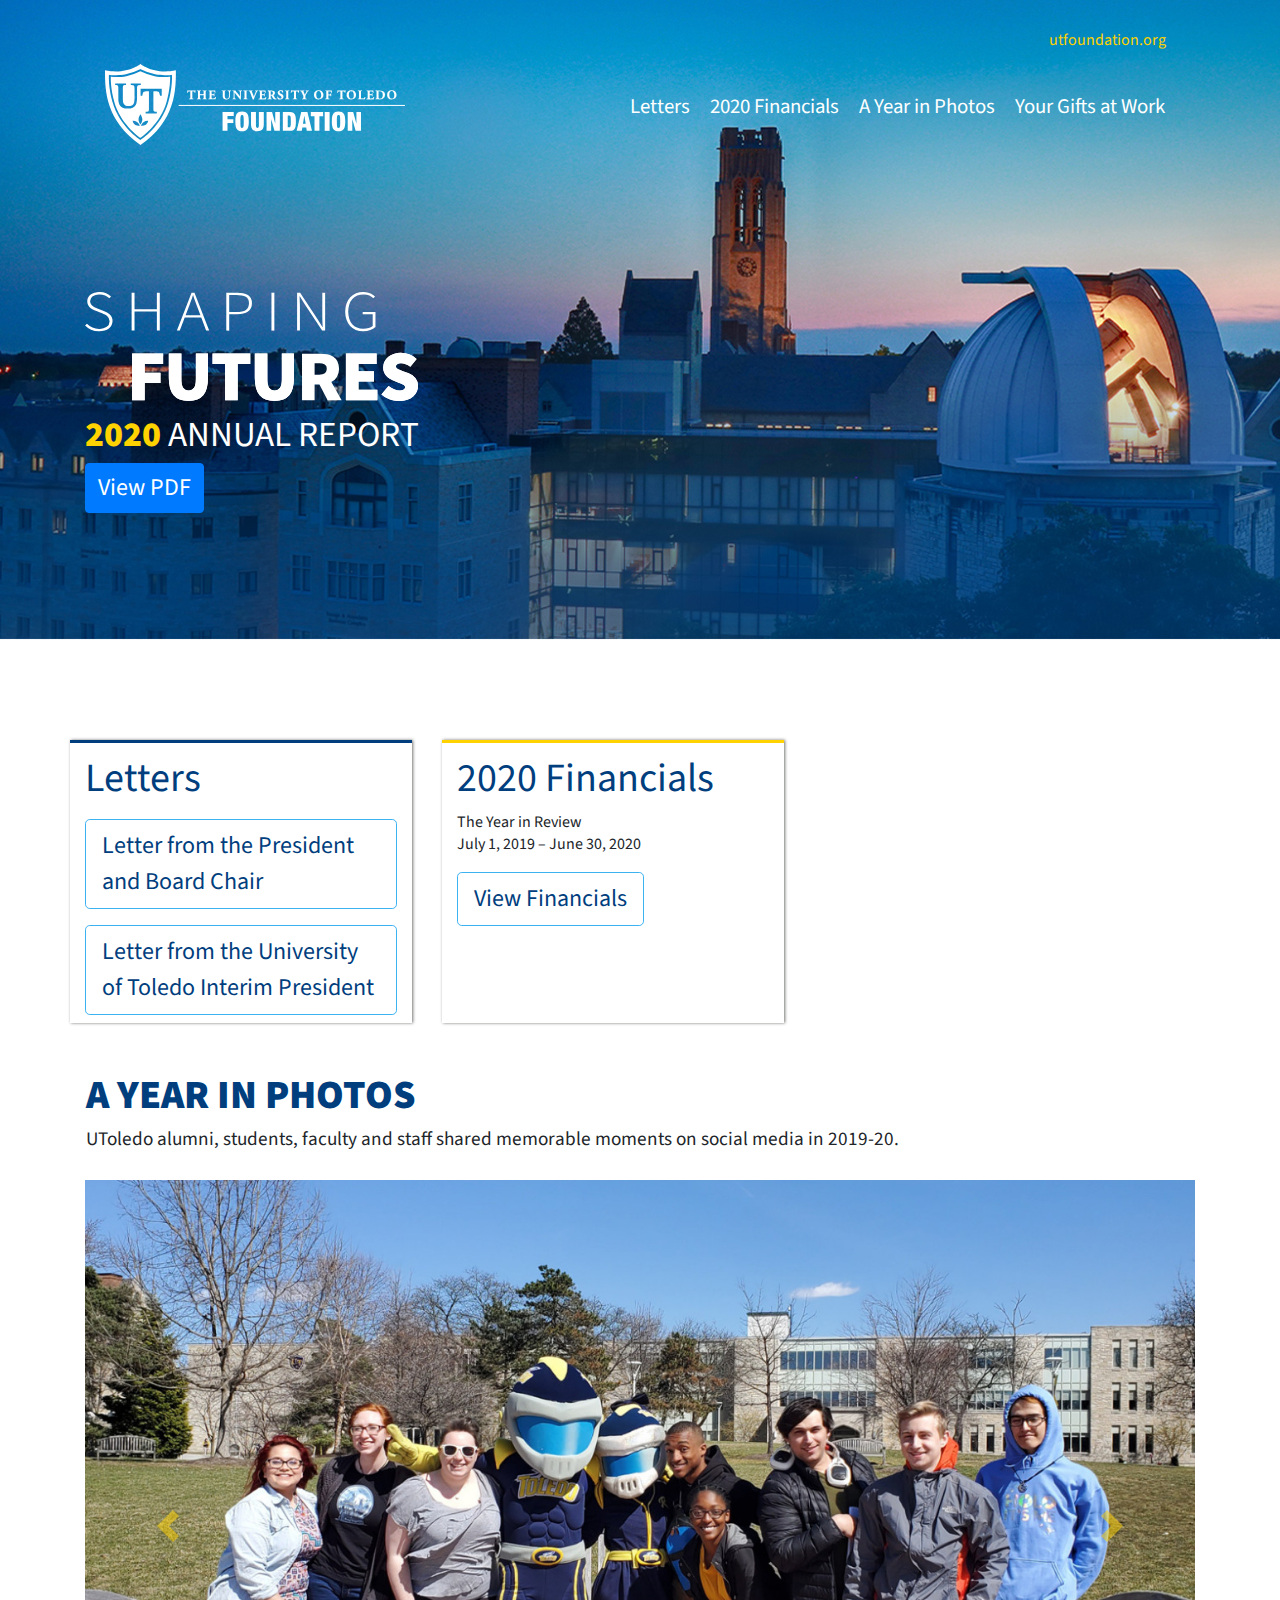
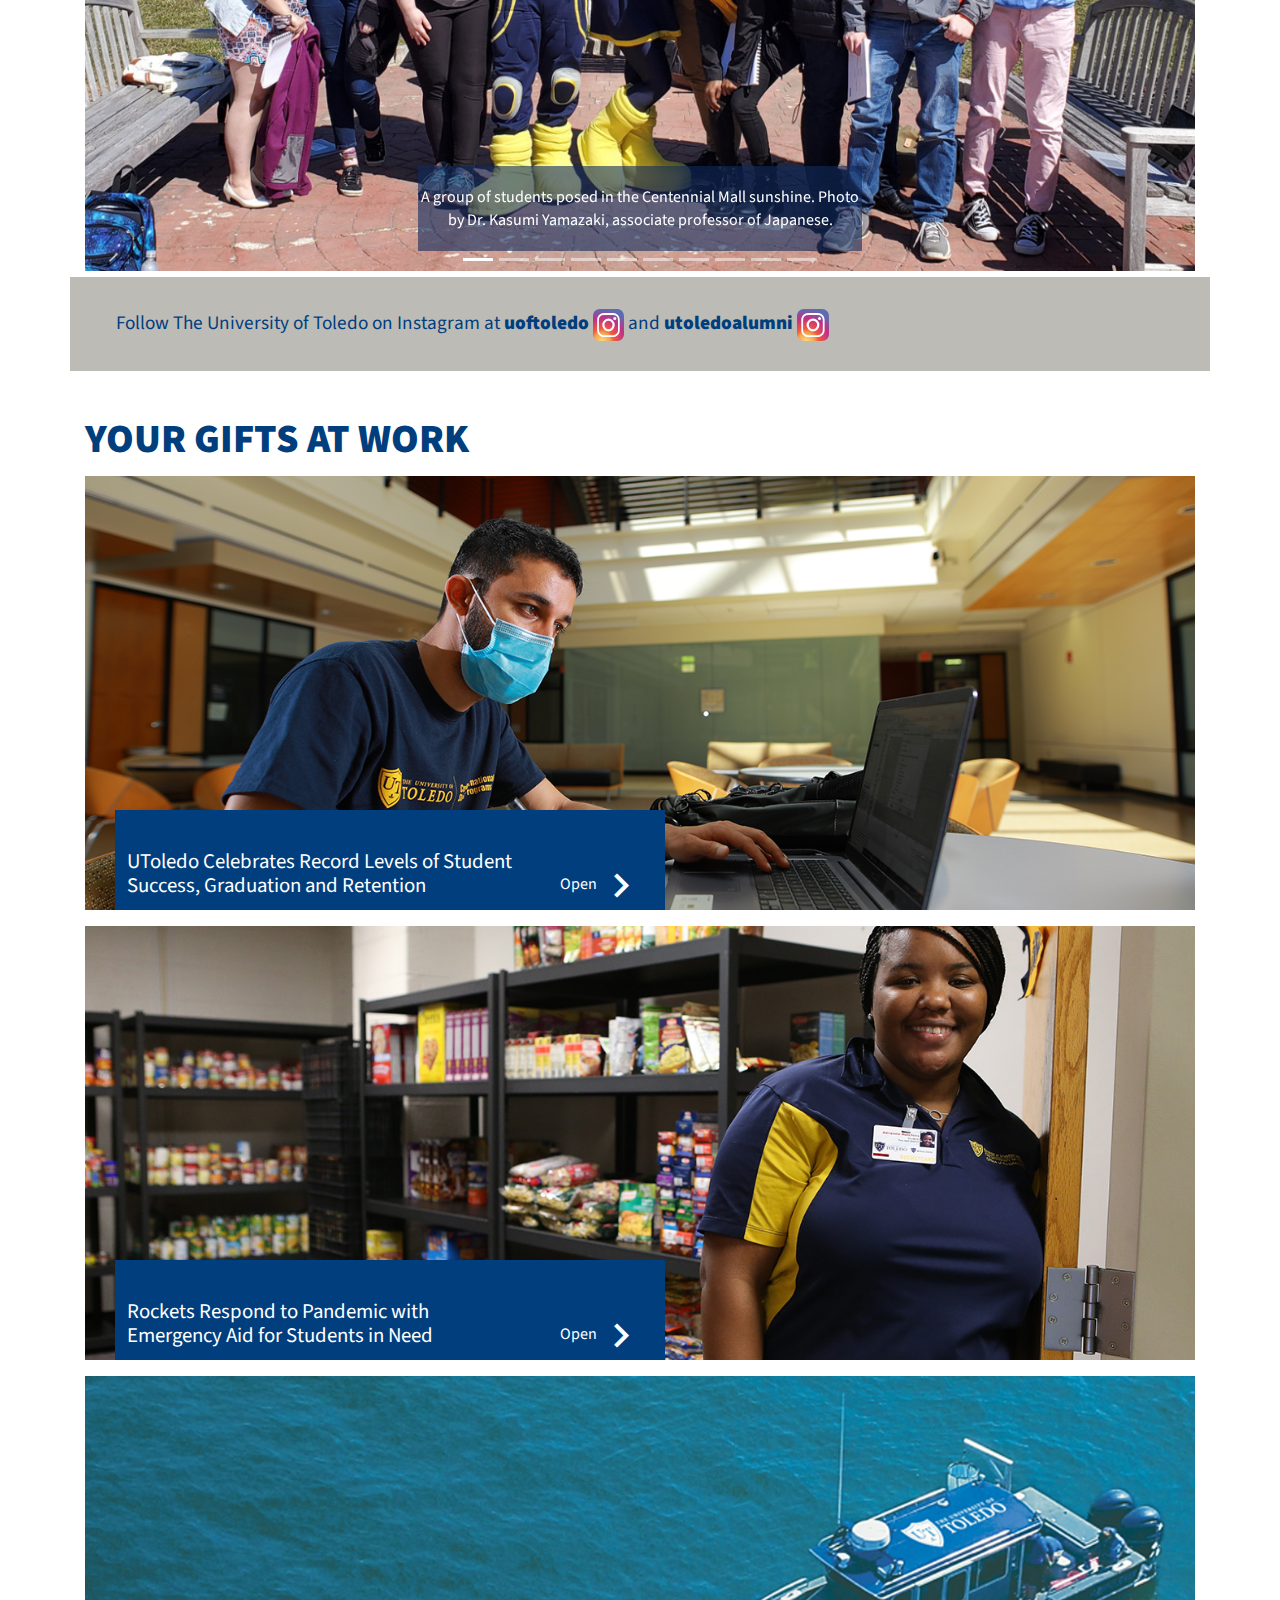
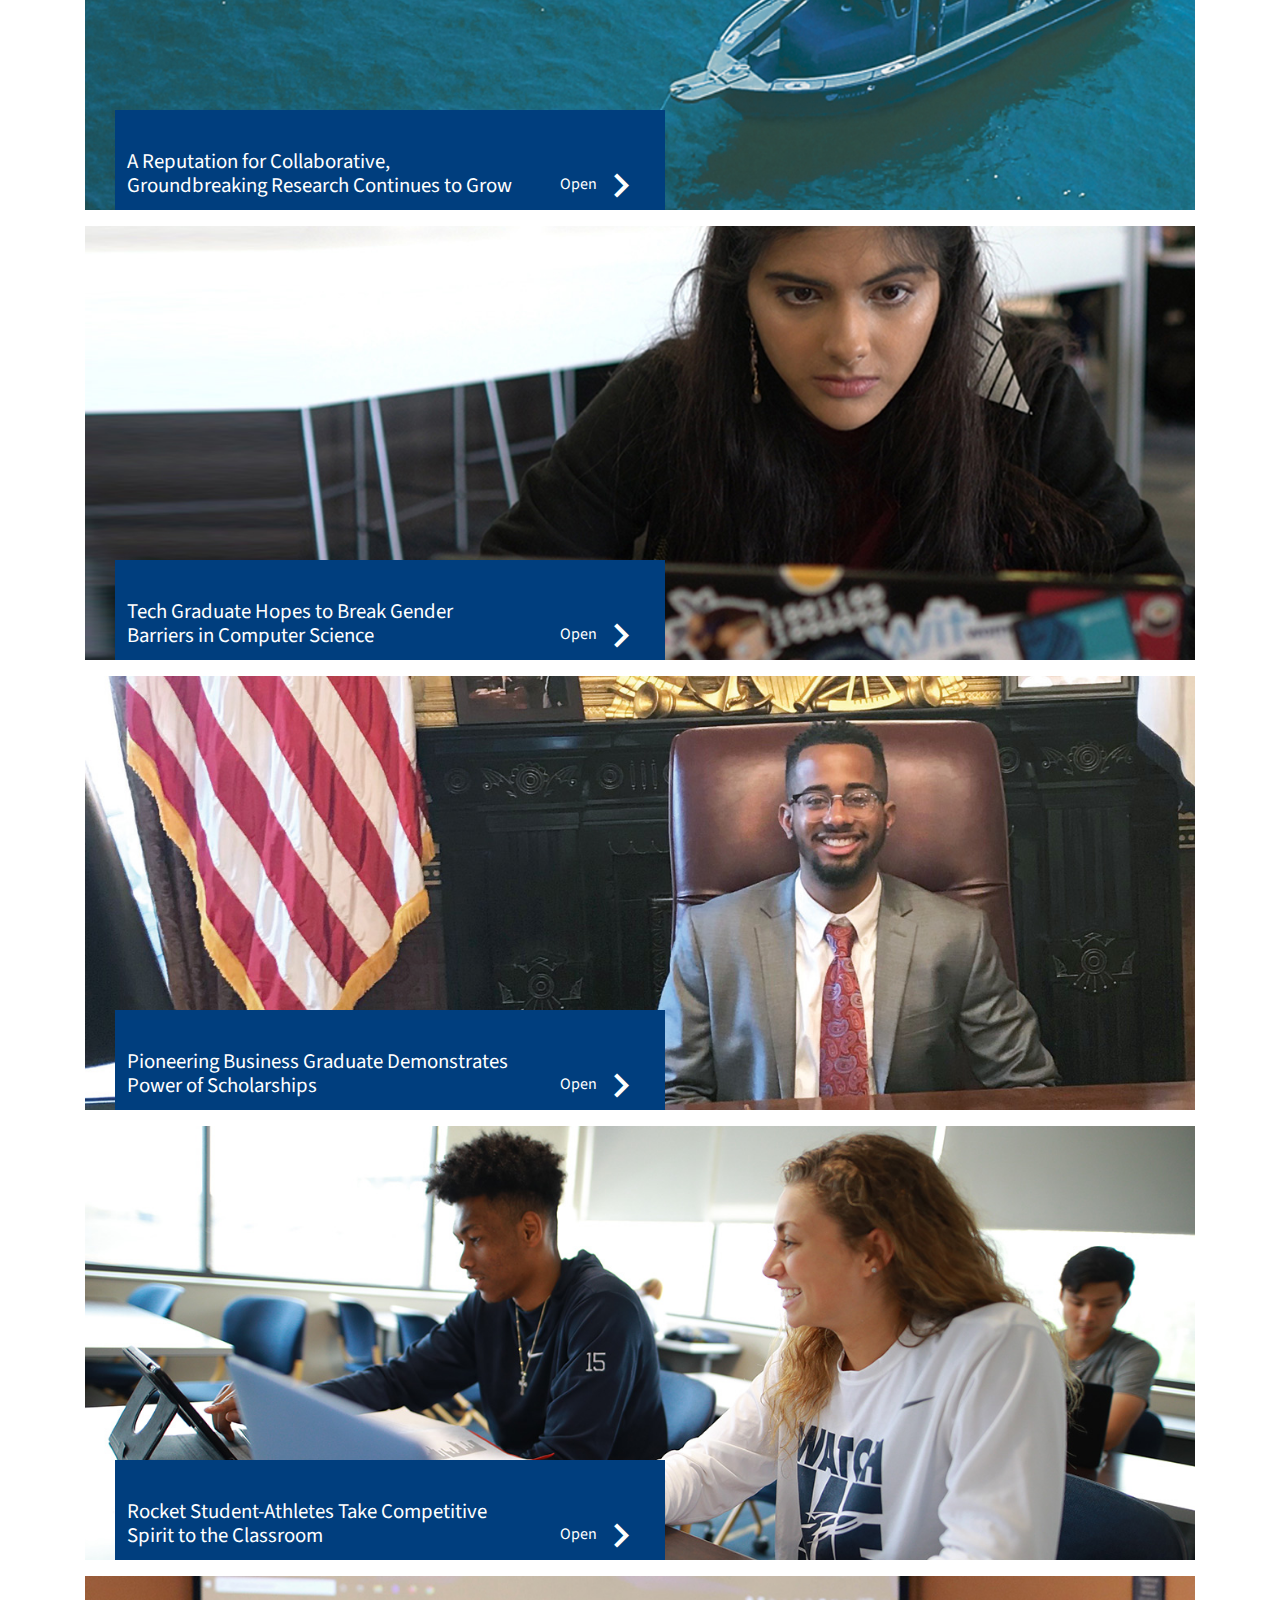
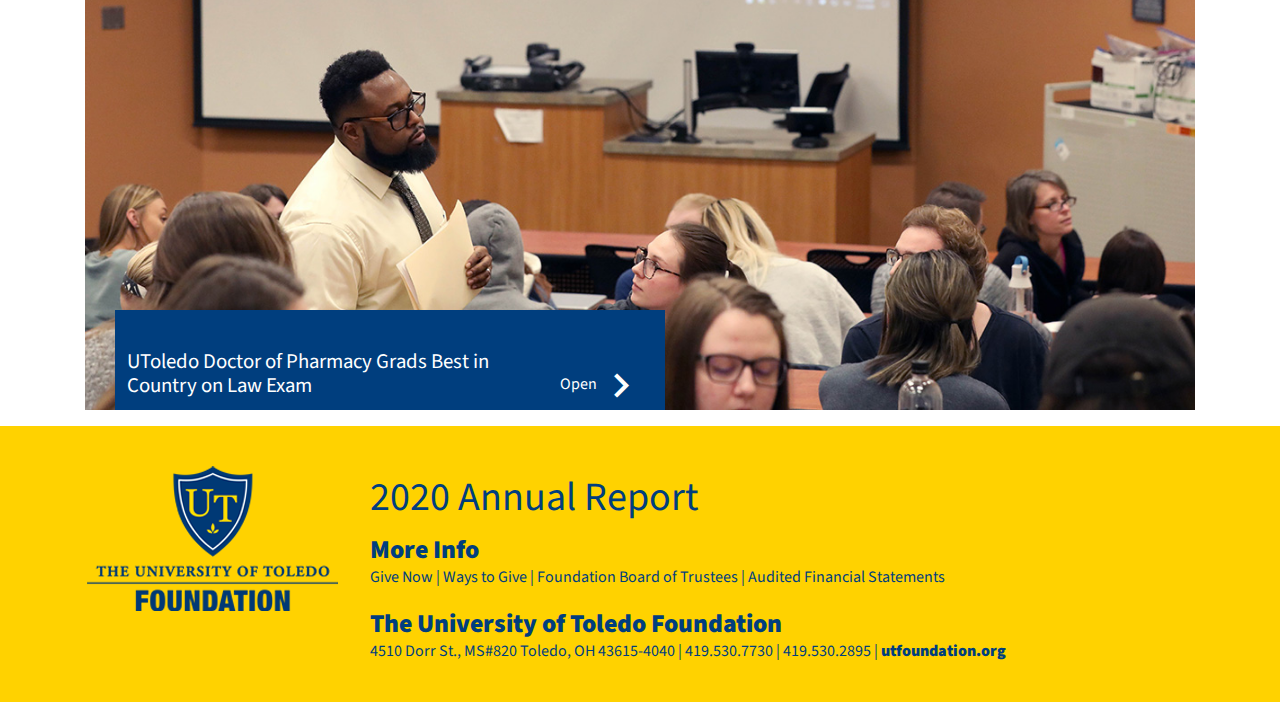
==== commit 973ad9f7: "Optimized stylesheets" ====
--- a/index.html
+++ b/index.html
@@ -40,9 +40,6 @@
                         <li class="nav-item"><a href="#" id="finReview">2020 Financials</a> </li>
                         <li class="nav-item"><a href="#year">A Year in Photos</a> </li>
                         <li class="nav-item"><a href="#gifts">Your Gifts at Work</a> </li>
-
-                        <!--li class="nav-item"><a href="#" data-toggle="modal" data-target="#yourGifts">Your Gifts — Your Way</a></li-->
-                        <!--li class="nav-item"><a href="#aboutUs">About Us</a></li-->
                       </ul>
                       <div id="linksMobile">
                         <img id="mobileUT" src="images/ut-foundation-vert.svg" alt="UT Foundation">
@@ -268,7 +265,7 @@
 images/yip/chalk_trdxq2_c_scale,w_1366.jpg 1366w"
 src="images/yip/chalk_trdxq2_c_scale,w_1366.jpg"
 alt="Faculty and Staff Welcome Students">
-      
+
       <div class="carousel-caption d-none d-md-block">
             <p>Faculty and staff spared no detail to ensure students felt welcomed back to campus as part of the University’s Rocket Restart plan on Aug. 14, 2020. <em>Photo courtesy of UToledo Marketing and Communications.</em></p>
       </div>
@@ -563,32 +560,12 @@
 
 
           </section>
-          <!--section id="about" class="container-fluid">
-            <a id="aboutUs"></a>
-              <div class="container">
-                <h2>About Us</h2>
-
-                <h4>Mission, Vision, & Values Statements</h4>
-                <h4>Mission Statement</h4>
-                <p>The mission of The University of Toledo Foundation is to secure the future for The University of Toledo, through prudent asset management and philanthropy. We build strong linkages between alumni and the University, fostering a spirit of loyalty and opportunity for engagement.</p>
-                <h4>Vision Statement</h4>
-                <p>The University of Toledo Foundation embraces the mission of The University of Toledo by aspiring to be a forward-thinking, philanthropic organization, providing impactful financial support and engagement opportunities for transformation throughout the University community.</p>
-                <h4>Values Statement</h4>
-                <p>The University of Toledo Foundation will be guided by its commitment to:</p>
-                <ul>
-                <li>Integrity, respect, and transparency</li>
-                <li>Earn the respect, trust, and confidence of donors and the general public</li>
-                <li>A long-term perspective and focus on growing a sustainable organization</li>
-                <li>Its mission and that of The University of Toledo to improve the human condition</li>
-                <li>A demonstrated desire to achieve excellence through innovation</li>
-                </ul>
-              </div>
-          </section-->
+
           <footer>
             <div class="container">
               <div class="row">
                   <div class="col-sm-3">
-                  <!--img class="img-fluid" src="images/utf-logo.png" alt="University of Toledo Foundation"-->
+
                   <img class="img-fluid"
 sizes="(max-width: 251px) 100vw, 251px"
 srcset="
@@ -714,41 +691,6 @@
   </div>
 </div>
 <!--UT Pres Letter modal-->
-<!--Your gifts modal-->
-<!--div class="modal" tabindex="-3" id="yourGifts">
-  <div class=".modal-dialog-scrollable container">
-    <div class="modal-content">
-      <div class="modal-header justify-content-end">
-        <button type="button" class="close" data-dismiss="modal" aria-label="Close">
-          Close
-        </button>
-      </div>
-      <div class="modal-body">
-
-              <section>
-                <h4>YOUR GIFT — YOUR WAY</h4>
-<h5>Why Support The University of Toledo</h5>
-<p>Do you want to help The University of Toledo make a difference? By supporting the causes you care about, you're paying back by paying it forward. You're helping to make The University of Toledo the best it can be for students, patients, and the entire University community.</p>
-<p>Gifts to the Annual Fund or the Foundation General Scholarship Fund help the University take advantage of special opportunities and meet priority needs.</p>
-<p>Or you can tailor your gift to reflect your interests. Make your contribution toward a specific academic college, department, program, or center. Designate it for Athletics or the Medical Center. Give to assist scholarships, research, or your favorite student organization.</p>
-<h5>How to Support The University of Toledo</h5>
-<p><span>Online Gifts:</span> Make your gift by credit card at utfoundation.org/give/</p>
-<p><span>Checks:</span> Checks should be made payable to: The University of Toledo Foundation, P.O. Box 586, Toledo, OH 43697-0586</p>
-<p><span>Pledges:</span> To make a pledge payable over several years, call us at 419.530.7730 or make your pledge online: utfoundation.org/give/</p>
-<p><span>Matching Gifts:</span> Employer matches can double your gift’s value! utfoundation.org/give/matching.html</p>
-<p><span>Securities:</span> Gifts of stocks and bonds can provide financial benefits to donors while supporting UToledo. For details, contact us at 419.530.7730.</p>
-<p><span>Planned or deferred gifts:</span> For information about giving through wills, trusts, life insurance, IRAs, and real estate, contact Kirk Ross at 419.530.5410 or visit utoledo.plannedgiving.org/</p>
-<p>HOWEVER YOU CHOOSE to support The University of Toledo, we thank you!</p>
-
-<button type="button" class="btn btn-primary">Give Now</button>
-          </section>
-
-
-      </div>
-    </div>
-  </div>
-</div>
-your gifts modal-->
 
 <div id="financials" class="container-fluid">
 <div class="container">
--- a/stylesheets/screen.css
+++ b/stylesheets/screen.css
@@ -1,1372 +1 @@
-/* Welcome to Compass.
- * In this file you should write your main styles. (or centralize your imports)
- * Import this file using the following HTML or equivalent:
- * <link href="/stylesheets/screen.css" media="screen, projection" rel="stylesheet" type="text/css" /> */
-@import url("https://fonts.googleapis.com/css2?family=Source+Sans+Pro:wght@300;400;900&display=swap");
-/* line 5, ../../../../../../Ruby26-x64/lib/ruby/gems/2.6.0/gems/compass-core-1.0.3/stylesheets/compass/reset/_utilities.scss */
-html, body, div, span, applet, object, iframe,
-h1, h2, h3, h4, h5, h6, p, blockquote, pre,
-a, abbr, acronym, address, big, cite, code,
-del, dfn, em, img, ins, kbd, q, s, samp,
-small, strike, strong, sub, sup, tt, var,
-b, u, i, center,
-dl, dt, dd, ol, ul, li,
-fieldset, form, label, legend,
-table, caption, tbody, tfoot, thead, tr, th, td,
-article, aside, canvas, details, embed,
-figure, figcaption, footer, header, hgroup,
-menu, nav, output, ruby, section, summary,
-time, mark, audio, video {
-  margin: 0;
-  padding: 0;
-  border: 0;
-  font: inherit;
-  font-size: 100%;
-  vertical-align: baseline;
-}
-
-/* line 22, ../../../../../../Ruby26-x64/lib/ruby/gems/2.6.0/gems/compass-core-1.0.3/stylesheets/compass/reset/_utilities.scss */
-html {
-  line-height: 1;
-}
-
-/* line 24, ../../../../../../Ruby26-x64/lib/ruby/gems/2.6.0/gems/compass-core-1.0.3/stylesheets/compass/reset/_utilities.scss */
-ol, ul {
-  list-style: none;
-}
-
-/* line 26, ../../../../../../Ruby26-x64/lib/ruby/gems/2.6.0/gems/compass-core-1.0.3/stylesheets/compass/reset/_utilities.scss */
-table {
-  border-collapse: collapse;
-  border-spacing: 0;
-}
-
-/* line 28, ../../../../../../Ruby26-x64/lib/ruby/gems/2.6.0/gems/compass-core-1.0.3/stylesheets/compass/reset/_utilities.scss */
-caption, th, td {
-  text-align: left;
-  font-weight: normal;
-  vertical-align: middle;
-}
-
-/* line 30, ../../../../../../Ruby26-x64/lib/ruby/gems/2.6.0/gems/compass-core-1.0.3/stylesheets/compass/reset/_utilities.scss */
-q, blockquote {
-  quotes: none;
-}
-/* line 103, ../../../../../../Ruby26-x64/lib/ruby/gems/2.6.0/gems/compass-core-1.0.3/stylesheets/compass/reset/_utilities.scss */
-q:before, q:after, blockquote:before, blockquote:after {
-  content: "";
-  content: none;
-}
-
-/* line 32, ../../../../../../Ruby26-x64/lib/ruby/gems/2.6.0/gems/compass-core-1.0.3/stylesheets/compass/reset/_utilities.scss */
-a img {
-  border: none;
-}
-
-/* line 116, ../../../../../../Ruby26-x64/lib/ruby/gems/2.6.0/gems/compass-core-1.0.3/stylesheets/compass/reset/_utilities.scss */
-article, aside, details, figcaption, figure, footer, header, hgroup, main, menu, nav, section, summary {
-  display: block;
-}
-
-/*base styles*/
-/* line 8, ../sass/screen.scss */
-html {
-  scroll-behavior: smooth;
-}
-
-/* line 11, ../sass/screen.scss */
-body {
-  font-family: "Source Sans Pro", sans-serif;
-  background-color: white;
-  width: 100vw;
-  height: 100vh;
-  line-height: 1.4rem;
-}
-
-/* line 18, ../sass/screen.scss */
-h1 {
-  font-size: 2.25rem;
-  text-transform: uppercase;
-  margin: 1.5% 0;
-  text-align: left;
-}
-
-/* line 24, ../sass/screen.scss */
-h1 span {
-  color: #FFD200;
-  font-weight: 900;
-}
-
-/* line 28, ../sass/screen.scss */
-h2 {
-  font-size: 40px;
-  color: #003E7E;
-  font-weight: 900;
-  text-transform: uppercase;
-  margin: 50px 0 20px;
-  line-height: 2rem;
-}
-
-/* line 36, ../sass/screen.scss */
-h3 {
-  color: #003E7E;
-  font-size: 40px;
-  line-height: 2rem;
-  margin-bottom: 1rem;
-}
-
-/* line 42, ../sass/screen.scss */
-h4 {
-  color: white;
-  font-size: 1.6rem;
-  margin: 20px 0 0;
-  font-weight: 900;
-  line-height: 2rem;
-}
-
-/* line 49, ../sass/screen.scss */
-strong {
-  font-weight: 900;
-}
-
-/* line 52, ../sass/screen.scss */
-em {
-  font-style: italic;
-}
-
-/* line 55, ../sass/screen.scss */
-button.btn:focus {
-  outline: 0 !important;
-  box-shadow: none;
-}
-
-/* line 59, ../sass/screen.scss */
-button[id='finance'] {
-  margin-top: 1rem;
-}
-
-/* line 62, ../sass/screen.scss */
-button.btn-lg.btn-outline-primary {
-  color: #003E7E;
-  border-style: solid;
-}
-
-/* line 66, ../sass/screen.scss */
-button.btn-lg.btn-outline-primary:hover {
-  color: white;
-}
-
-/* line 69, ../sass/screen.scss */
-button.btn-primary {
-  background-color: #3BB2F1;
-  border-color: #3BB2F1;
-}
-
-/* line 73, ../sass/screen.scss */
-button.btn-outline-primary {
-  color: #FFD200;
-  border-color: #3BB2F1;
-  background-color: transparent;
-}
-
-/* line 78, ../sass/screen.scss */
-button.btn-primary:hover, button.btn-outline-primary:hover {
-  background-color: #003E7E;
-  border-color: #003E7E;
-}
-
-/* line 82, ../sass/screen.scss */
-.navbar {
-  padding: .5rem 0;
-}
-
-/* line 85, ../sass/screen.scss */
-button.navbar-toggler span {
-  color: white;
-  font-size: 2.2rem;
-}
-
-/* line 89, ../sass/screen.scss */
-.btn-ltr {
-  font-size: 1rem;
-  text-align: left;
-  margin: .5rem 0;
-}
-
-/* line 94, ../sass/screen.scss */
-.utlogo {
-  width: 100%;
-}
-
-/* line 97, ../sass/screen.scss */
-.navbar-brand a {
-  display: inline-block;
-  min-width: 300px;
-}
-
-/* line 102, ../sass/screen.scss */
-#title {
-  margin-top: 8rem;
-}
-
-/* line 106, ../sass/screen.scss */
-main.container-fluid {
-  padding-left: 0;
-  padding-right: 0;
-  width: 100vw;
-}
-
-/* line 111, ../sass/screen.scss */
-main section:nth-child(1) {
-  min-height: 640px;
-  background-image: url(../images/main_bkg.jpg);
-  background-position: center;
-  background-size: cover;
-  color: white;
-  padding-top: 1.8rem;
-}
-
-/* line 119, ../sass/screen.scss */
-main section:nth-child(2) {
-  min-height: 440px;
-  padding-top: 100px;
-}
-
-/* line 123, ../sass/screen.scss */
-main a {
-  text-decoration: none;
-  color: white;
-}
-
-/* line 127, ../sass/screen.scss */
-main nav.navbar a {
-  font-size: 1.3rem;
-  padding-left: 20px;
-}
-
-/* line 131, ../sass/screen.scss */
-main a:hover {
-  color: #FFD200;
-  text-decoration: none;
-}
-
-/* line 135, ../sass/screen.scss */
-#links {
-  text-align: right;
-  padding-right: 1.8rem;
-}
-
-/* line 139, ../sass/screen.scss */
-#links a {
-  color: #FFD200;
-}
-
-/* line 143, ../sass/screen.scss */
-main {
-  height: 100vh;
-  width: 100vw;
-  position: absolute;
-}
-
-/* line 148, ../sass/screen.scss */
-main section:nth-child(2) div div:nth-child(1) {
-  border-top: #003E7E 3px solid;
-  -moz-box-shadow: #737571 1px 0px 3px;
-  -webkit-box-shadow: #737571 1px 0px 3px;
-  box-shadow: #737571 1px 0px 3px;
-  padding-top: 20px;
-  margin-right: 30px;
-  min-height: 273px;
-}
-
-/* line 155, ../sass/screen.scss */
-main section:nth-child(2) div div:nth-child(1) a {
-  text-decoration: none;
-  color: #737571;
-  margin: 20px 0;
-  display: block;
-}
-
-/* line 161, ../sass/screen.scss */
-main section:nth-child(2) div div:nth-child(2) {
-  border-top: #FFD200 3px solid;
-  -moz-box-shadow: #737571 1px 0px 3px;
-  -webkit-box-shadow: #737571 1px 0px 3px;
-  box-shadow: #737571 1px 0px 3px;
-  padding-top: 20px;
-  margin-right: 40px;
-  min-height: 273px;
-}
-
-/* line 168, ../sass/screen.scss */
-main section:nth-child(2) div div:nth-child(2) a {
-  color: #003E7E;
-}
-
-/* line 172, ../sass/screen.scss */
-main section.container div.row div:nth-child(3) h3 {
-  margin-bottom: 20px;
-}
-
-/* line 175, ../sass/screen.scss */
-main section.container div.row div:nth-child(3) {
-  padding: 20px;
-  color: #737571;
-  font-size: 20px;
-}
-
-/* line 180, ../sass/screen.scss */
-#about ul {
-  list-style-type: disc;
-  margin-left: 1.5rem;
-}
-
-/* line 184, ../sass/screen.scss */
-#about h4:nth-child(2) {
-  font-weight: normal;
-  color: #003E7E;
-}
-
-/* line 188, ../sass/screen.scss */
-.carousel-caption {
-  right: 30%;
-  bottom: 20px;
-  left: 30%;
-  max-width: 800px;
-  background-color: rgba(16, 43, 95, 0.6);
-}
-
-/* line 195, ../sass/screen.scss */
-.carousel-control-prev-icon {
-  background-image: url("data:image/svg+xml;charset=utf8,%3Csvg xmlns='http://www.w3.org/2000/svg' fill='%23FFD200' viewBox='0 0 8 8'%3E%3Cpath d='M5.25 0l-4 4 4 4 1.5-1.5-2.5-2.5 2.5-2.5-1.5-1.5z'/%3E%3C/svg%3E") !important;
-}
-
-/* line 199, ../sass/screen.scss */
-.carousel-control-next-icon {
-  background-image: url("data:image/svg+xml;charset=utf8,%3Csvg xmlns='http://www.w3.org/2000/svg' fill='%23FFD200' viewBox='0 0 8 8'%3E%3Cpath d='M2.75 0l-1.5 1.5 2.5 2.5-2.5 2.5 1.5 1.5 4-4-4-4z'/%3E%3C/svg%3E") !important;
-}
-
-/* line 202, ../sass/screen.scss */
-.carousel-control-next-icon, .carousel-control-prev-icon {
-  width: 2rem;
-  height: 2rem;
-}
-
-/* line 206, ../sass/screen.scss */
-.azure {
-  background-color: #BDBBB5;
-  padding-top: 2rem;
-  color: #003E7E;
-  border-top: 6px solid white;
-}
-
-/* line 212, ../sass/screen.scss */
-section#yip.container-fluid {
-  padding-right: 0;
-}
-
-/* line 215, ../sass/screen.scss */
-#yip {
-  padding-top: 1.5rem;
-  margin: 0;
-}
-
-/* line 219, ../sass/screen.scss */
-#yip div {
-  border-top: 1.5px solid white;
-  border-bottom: 1.5px solid white;
-  box-sizing: border-box;
-  box-shadow: none;
-  margin: 0;
-}
-
-/* line 226, ../sass/screen.scss */
-#yip p {
-  color: #003E7E;
-  font-size: 1rem;
-}
-
-/* line 230, ../sass/screen.scss */
-#yip p > em {
-  color: #003E7E;
-  margin-top: 10px;
-  font-style: normal;
-}
-
-/* line 235, ../sass/screen.scss */
-#yip .yipDesc > p {
-  background-color: white;
-}
-
-/* line 238, ../sass/screen.scss */
-.yipDesc {
-  margin: 0 auto 30px !important;
-  min-height: inherit !important;
-  border: none !important;
-  padding: 0 1rem !important;
-}
-
-/* line 244, ../sass/screen.scss */
-.yipDesc h3 {
-  font-weight: 900;
-  text-transform: uppercase;
-}
-
-/* line 248, ../sass/screen.scss */
-div.yipDesc p {
-  font-size: 1.2rem;
-}
-
-/* line 251, ../sass/screen.scss */
-#yip h3 {
-  font-weight: 900;
-  text-transform: uppercase;
-}
-
-/* line 255, ../sass/screen.scss */
-.yipBorder {
-  border-bottom: 3px solid white !important;
-}
-
-/* line 260, ../sass/screen.scss */
-footer {
-  background-color: #FFD200;
-  color: #003E7E;
-  padding: 2.5rem 0;
-}
-
-/* line 265, ../sass/screen.scss */
-footer h4 {
-  color: #003E7E;
-}
-
-/* line 268, ../sass/screen.scss */
-footer a {
-  text-decoration: none;
-  color: #003E7E;
-}
-
-/* line 272, ../sass/screen.scss */
-footer a:hover {
-  color: #737571;
-}
-
-/* line 275, ../sass/screen.scss */
-#social img {
-  max-width: 3%;
-  height: auto;
-  vertical-align: middle;
-  display: inline;
-}
-
-/* line 281, ../sass/screen.scss */
-a#social {
-  display: inline;
-}
-
-/* line 285, ../sass/screen.scss */
-#presltr, #yourGifts {
-  background-color: rgba(255, 255, 255, 0.2);
-}
-
-/* line 288, ../sass/screen.scss */
-.modal-header {
-  background-color: #AFD5E9;
-  border: none;
-}
-
-/* line 292, ../sass/screen.scss */
-#presltr div section:nth-child(1) button {
-  border: 1px #FFD200 solid;
-  background-color: transparent;
-  font-size: 24px;
-  padding: 5px 20px;
-}
-
-/* line 298, ../sass/screen.scss */
-.ltrTitle {
-  margin: 0 !important;
-}
-
-/* line 301, ../sass/screen.scss */
-div.modal-body {
-  padding: 0;
-}
-
-/* line 304, ../sass/screen.scss */
-div.modal-body section:nth-child(1) {
-  background-color: #FFD200;
-  min-height: auto;
-}
-
-/* line 308, ../sass/screen.scss */
-div.modal-body section:nth-child(2) {
-  padding: 40px 60px;
-}
-
-/* line 311, ../sass/screen.scss */
-div.modal-body section:nth-child(2) p {
-  margin: 20px 0;
-  font-size: 1.5rem;
-  line-height: 2rem;
-  color: #003E7E;
-}
-
-/* line 317, ../sass/screen.scss */
-#presltr h4, #utpresltr h4 {
-  color: #003E7E;
-  font-size: 48px;
-  text-transform: uppercase;
-  margin-bottom: 60px;
-  line-height: 2.4rem;
-}
-
-/* line 324, ../sass/screen.scss */
-#presltr img, #utpresltr img {
-  display: block;
-}
-
-/* line 327, ../sass/screen.scss */
-#presChair, #utpres {
-  padding: 1.5rem;
-}
-
-/* line 330, ../sass/screen.scss */
-#presChair p, #utpres p {
-  font-size: 1.2rem;
-  color: #003E7E;
-}
-
-/* line 334, ../sass/screen.scss */
-#presChair p:nth-child(odd), #utpres p:nth-child(odd) {
-  font-weight: 900;
-  margin-top: 15px;
-}
-
-/* line 338, ../sass/screen.scss */
-div.modal-header button.close {
-  border-color: #FFD200;
-  border-style: solid;
-  border-width: 3px;
-  text-shadow: none;
-  padding: .5rem 1.5rem;
-  margin: .25rem 0;
-  opacity: 1;
-}
-
-/* line 347, ../sass/screen.scss */
-img[alt="Mark Leutke"], img[alt="Brenda S. Lee"], img[alt="Gregory Postel"] {
-  max-width: 25%;
-  height: auto;
-}
-
-/* line 353, ../sass/screen.scss */
-#yourGifts section {
-  background-color: #3BB2F1;
-}
-
-/* line 356, ../sass/screen.scss */
-#yourGifts h4 {
-  margin: 0;
-  font-size: 48px;
-  text-transform: uppercase;
-  margin-bottom: 60px;
-}
-
-/* line 362, ../sass/screen.scss */
-#yourGifts div.modal-body section:nth-child(1) {
-  padding: 40px 60px;
-}
-
-/* line 365, ../sass/screen.scss */
-#yourGifts div.modal-body section:nth-child(1) p {
-  margin: 20px 0;
-  font-size: 1.5rem;
-  line-height: 2rem;
-  color: #003E7E;
-}
-
-/* line 371, ../sass/screen.scss */
-#yourGifts div.modal-body section:nth-child(1) h5 {
-  color: white;
-  font-size: 1.75rem;
-}
-
-/* line 375, ../sass/screen.scss */
-#yourGifts div.modal-body section:nth-child(1) span {
-  color: white;
-  font-weight: 900;
-}
-
-/* line 379, ../sass/screen.scss */
-#yourGifts div.modal-body section button {
-  background-color: #FFD200;
-  font-size: 2rem;
-  color: #003E7E;
-  font-weight: normal;
-}
-
-/* line 386, ../sass/screen.scss */
-#financials {
-  width: 100vw;
-  height: 100vh;
-  position: fixed;
-  left: 100%;
-  top: 0;
-  background-color: white;
-  overflow-y: auto;
-  padding: 0;
-}
-
-/* line 396, ../sass/screen.scss */
-.finHeader {
-  background-color: #737571;
-}
-
-/* line 399, ../sass/screen.scss */
-#financials h2 {
-  color: white;
-  font-size: 3rem;
-  margin: 1rem 0 3rem 0;
-}
-
-/* line 404, ../sass/screen.scss */
-#financials h2 span {
-  color: #FFD200;
-}
-
-/* line 407, ../sass/screen.scss */
-#financials p {
-  color: white;
-  font-size: 1.2rem;
-  margin: 1rem 0;
-}
-
-/* line 412, ../sass/screen.scss */
-#financials button {
-  border-color: #FFD200;
-  border-style: solid;
-  border-width: 3px;
-  text-shadow: none;
-  color: #003E7E;
-  padding: .5rem 1.5rem;
-  margin: .5rem 0;
-  opacity: 1;
-}
-
-/* line 422, ../sass/screen.scss */
-#finTotal p span:nth-child(2) {
-  color: #FFD200;
-}
-
-/* line 425, ../sass/screen.scss */
-.nav-tabs {
-  border: none;
-}
-
-/* line 428, ../sass/screen.scss */
-.nav-tabs .nav-link {
-  border: none;
-  margin-right: .5rem;
-  background-color: #AFD5E9;
-  border-radius: 0;
-  color: #003E7E;
-  font-size: 1.75rem;
-  text-align: center;
-}
-
-/* line 437, ../sass/screen.scss */
-.nav-tabs .nav-item.show .nav-link, .nav-tabs .nav-link.active {
-  color: #003E7E;
-  background-color: #fff;
-  border: none;
-}
-
-/* line 442, ../sass/screen.scss */
-p#legal {
-  color: #003E7E;
-  font-size: .8rem;
-  line-height: 1rem;
-  margin: inherit;
-  padding: 1rem;
-}
-
-/* line 449, ../sass/screen.scss */
-.tab-pane a {
-  color: #737571;
-  text-decoration: none;
-  padding: .5rem 0;
-  font-size: 1.2rem;
-}
-
-/* line 455, ../sass/screen.scss */
-.tab-pane div {
-  padding: 2rem 1rem;
-}
-
-/* line 458, ../sass/screen.scss */
-#myTab {
-  margin-top: 10px;
-}
-
-/* line 462, ../sass/screen.scss */
-#stories a {
-  color: #003E7E;
-}
-
-/* line 465, ../sass/screen.scss */
-#stories div.container-fluid {
-  min-height: 450px;
-  border-bottom: 1rem solid white;
-}
-
-/* line 469, ../sass/screen.scss */
-#stories .container h3 {
-  background-color: #003E7E;
-  min-height: 100px;
-  width: 34.375rem;
-  margin-bottom: 0;
-}
-
-/* line 475, ../sass/screen.scss */
-#stories .container h3 span {
-  color: white;
-  font-size: 3rem;
-  font-weight: normal;
-}
-
-/* line 480, ../sass/screen.scss */
-#stories .container h3 span:nth-child(2) {
-  font-size: 1rem;
-  padding: 0 0 10px 2rem;
-}
-
-/* line 485, ../sass/screen.scss */
-#stories .container button {
-  color: white;
-  text-align: left;
-  font-size: 1.3rem;
-  line-height: 1.5rem;
-  outline: none;
-  border: 0;
-  padding-bottom: .75rem;
-  max-width: 75%;
-}
-
-/* line 495, ../sass/screen.scss */
-#stories .container p {
-  margin: 20px 0;
-  line-height: 1.5rem;
-  font-size: 1.2rem;
-  color: #003E7E;
-}
-
-/* line 501, ../sass/screen.scss */
-.material-icons {
-  cursor: pointer;
-}
-
-/* line 504, ../sass/screen.scss */
-div.container.call-out {
-  background-color: #AFD5E9;
-  min-height: initial !important;
-  padding: 5px 0;
-  font-size: 1.2rem;
-}
-
-/* line 510, ../sass/screen.scss */
-div.container.call-out + div {
-  padding-bottom: 4rem;
-}
-
-/* line 513, ../sass/screen.scss */
-section.container-fluid {
-  padding-left: 0;
-  padding-right: 0;
-}
-
-/* line 517, ../sass/screen.scss */
-.collapse {
-  padding-bottom: 3rem;
-}
-
-/* line 520, ../sass/screen.scss */
-.container-fluid.storyOne {
-  background-image: url(../images/student-success.jpg);
-  background-size: cover;
-  background-position: center;
-  transition: all .5s;
-}
-
-/* line 526, ../sass/screen.scss */
-.container-fluid.storyTwo {
-  background-image: url(../images/rtr-fund.jpg);
-  background-size: cover;
-  transition: all .5s;
-}
-
-/* line 531, ../sass/screen.scss */
-.container-fluid.storyThree {
-  background-image: url(../images/tech-graduate.jpg);
-  background-size: cover;
-  transition: all .5s;
-}
-
-/* line 536, ../sass/screen.scss */
-.container-fluid.storyFour {
-  background-image: url(../images/research-growth.jpg);
-  background-size: cover;
-  background-position: center;
-  transition: all .5s;
-}
-
-/* line 542, ../sass/screen.scss */
-.container-fluid.storyFive {
-  background-image: url(../images/emir-moore.jpg);
-  background-size: cover;
-  background-position: center;
-  transition: all .5s;
-}
-
-/* line 548, ../sass/screen.scss */
-.container-fluid.storySix {
-  background-image: url(../images/athletics-gpa.jpg);
-  background-size: cover;
-  background-position: center;
-  transition: all .5s;
-}
-
-/* line 554, ../sass/screen.scss */
-.container-fluid.storySeven {
-  background-image: url(../images/ut-pharmacy.jpg);
-  background-size: cover;
-  background-position: center;
-  transition: all .5s;
-}
-
-/* line 560, ../sass/screen.scss */
-button.navbar-toggler {
-  outline: none;
-  border: 0;
-}
-
-/* line 564, ../sass/screen.scss */
-.navbar-toggler-icon img {
-  width: 80%;
-  height: auto;
-  margin-top: 1rem;
-}
-
-/* line 569, ../sass/screen.scss */
-.tab-content img {
-  max-width: 87%;
-}
-
-/* line 572, ../sass/screen.scss */
-.btn {
-  font-size: 1.5rem;
-}
-
-@media (max-width: 575.98px) {
-  /* line 577, ../sass/screen.scss */
-  #title img {
-    width: 200px;
-  }
-
-  /* line 580, ../sass/screen.scss */
-  #title {
-    margin-top: 12rem;
-    padding-left: 2rem;
-  }
-
-  /* line 584, ../sass/screen.scss */
-  .btn {
-    font-size: 1.2rem;
-  }
-
-  /* line 587, ../sass/screen.scss */
-  .utlogo {
-    width: 68%;
-  }
-
-  /* line 590, ../sass/screen.scss */
-  .navbar-brand {
-    width: 55%;
-  }
-
-  /* line 593, ../sass/screen.scss */
-  #presltr h4, #utpresltr h4 {
-    font-size: 2rem;
-  }
-
-  /* line 596, ../sass/screen.scss */
-  #presChair, #utpres {
-    -webkit-flex: 100%;
-    flex: 100%;
-    max-width: 100%;
-  }
-
-  /* line 600, ../sass/screen.scss */
-  div.modal-body .col-3 {
-    -webkit-flex: 50%;
-    flex: 50%;
-    max-width: 50%;
-  }
-
-  /* line 604, ../sass/screen.scss */
-  img[alt="Mark Leutke"], img[alt="Brenda S. Lee"], img[alt="Gregory Postel"] {
-    max-width: 70%;
-    height: auto;
-  }
-
-  /* line 608, ../sass/screen.scss */
-  #financials h2 {
-    margin: 1rem 0 0 0;
-    font-size: 200%;
-  }
-
-  /* line 612, ../sass/screen.scss */
-  #financials button {
-    margin: .5rem;
-  }
-
-  /* line 615, ../sass/screen.scss */
-  h1 {
-    font-size: 130%;
-  }
-
-  /* line 618, ../sass/screen.scss */
-  footer nav {
-    line-height: 1.6rem;
-  }
-
-  /* line 621, ../sass/screen.scss */
-  main section:nth-child(1) {
-    height: 60vh;
-  }
-
-  /* line 624, ../sass/screen.scss */
-  main section:nth-child(2) div div:nth-child(1) a {
-    font-size: 1.5rem;
-  }
-
-  /* line 627, ../sass/screen.scss */
-  main section:nth-child(2) div div:nth-child(2) p {
-    font-size: 1.2rem;
-    line-height: 2rem;
-  }
-
-  /* line 631, ../sass/screen.scss */
-  main section:nth-child(2) div div:nth-child(1), main section:nth-child(2) div div:nth-child(2), main section.container div.row div:nth-child(3) {
-    max-width: 80%;
-    margin: 0 auto 30px;
-  }
-
-  /* line 635, ../sass/screen.scss */
-  main section:nth-child(2) {
-    padding-top: 50px;
-  }
-
-  /* line 638, ../sass/screen.scss */
-  #yip div {
-    max-width: 100%;
-  }
-
-  /* line 641, ../sass/screen.scss */
-  .yipDesc {
-    flex-direction: column;
-  }
-
-  /* line 645, ../sass/screen.scss */
-  #photo7 {
-    background-position: center;
-  }
-
-  /* line 648, ../sass/screen.scss */
-  #photo8 {
-    background-position: center;
-  }
-
-  /* line 651, ../sass/screen.scss */
-  .container-fluid.storyTwo, .container-fluid.storyThree, .container-fluid.storyFive {
-    background-position: center right;
-  }
-
-  /* line 654, ../sass/screen.scss */
-  .container-fluid.storyTwo, .container-fluid.storyThree, .container-fluid.storyFive {
-    background-position: center right;
-  }
-
-  /* line 657, ../sass/screen.scss */
-  .container-fluid.storyFive {
-    background-position-x: -670px;
-  }
-
-  /* line 660, ../sass/screen.scss */
-  .container-fluid.storyFour {
-    background-position: -450px;
-  }
-
-  /* line 664, ../sass/screen.scss */
-  .container-fluid.storySeven {
-    background-position: -250px center;
-  }
-
-  /* line 667, ../sass/screen.scss */
-  .container-fluid.storySix {
-    background-position: -190px;
-  }
-
-  /* line 670, ../sass/screen.scss */
-  footer h3 {
-    margin: 2rem 0;
-  }
-
-  /* line 673, ../sass/screen.scss */
-  footer {
-    text-align: center;
-    padding: 2.5rem 4rem;
-  }
-
-  /* line 677, ../sass/screen.scss */
-  #links {
-    display: none;
-  }
-
-  /* line 680, ../sass/screen.scss */
-  #linksMobile a {
-    color: #FFD200;
-    text-align: center;
-    margin-top: 20px;
-    display: block;
-    padding-left: 0;
-  }
-
-  /* line 687, ../sass/screen.scss */
-  #mobileUT {
-    max-width: 50%;
-    height: auto;
-    display: block;
-    margin: 2rem auto 0;
-  }
-
-  /* line 693, ../sass/screen.scss */
-  div.finHeader div.col-5 {
-    max-width: none;
-    flex: 1;
-  }
-
-  /* line 697, ../sass/screen.scss */
-  #financials p {
-    margin: 0;
-  }
-
-  /* line 700, ../sass/screen.scss */
-  #financials .nav {
-    -webkit-flex-wrap: nowrap;
-    flex-wrap: nowrap;
-    -webkit-flex-direction: column;
-    flex-direction: column;
-  }
-
-  /* line 704, ../sass/screen.scss */
-  #finTotal {
-    max-width: none;
-    flex: 1;
-    margin-top: 1.2rem;
-  }
-
-  /* line 709, ../sass/screen.scss */
-  #finTotal p {
-    margin: 1rem 0;
-  }
-
-  /* line 712, ../sass/screen.scss */
-  .nav-tabs .nav-link {
-    font-size: 120%;
-    border-bottom: 2px solid white;
-  }
-
-  /* line 716, ../sass/screen.scss */
-  #myTabContent .col-4 {
-    flex: none;
-    max-width: none;
-  }
-
-  /* line 720, ../sass/screen.scss */
-  .tab-pane div {
-    padding: .75rem;
-  }
-
-  /* line 723, ../sass/screen.scss */
-  .carousel-item img {
-    width: 100% !important;
-  }
-
-  /* line 726, ../sass/screen.scss */
-  .tab-content img {
-    max-width: 100%;
-  }
-
-  /* line 729, ../sass/screen.scss */
-  div.modal-body section:nth-child(2) {
-    padding: 40px 15px;
-  }
-}
-@media (min-width: 576px) {
-  /* line 738, ../sass/screen.scss */
-  main section:nth-child(2) div div:nth-child(1), main section:nth-child(2) div div:nth-child(2), main section.container div.row div:nth-child(3) {
-    max-width: 80%;
-    margin: 0 auto 30px;
-  }
-
-  /* line 742, ../sass/screen.scss */
-  h1 {
-    font-size: 2rem;
-  }
-
-  /* line 745, ../sass/screen.scss */
-  .container-fluid.storyTwo {
-    background-position: center -90px;
-  }
-
-  /* line 748, ../sass/screen.scss */
-  #links {
-    display: none;
-  }
-
-  /* line 751, ../sass/screen.scss */
-  #title img {
-    width: 300px;
-    height: auto;
-  }
-
-  /* line 755, ../sass/screen.scss */
-  .utlogo {
-    width: 85%;
-  }
-
-  /* line 758, ../sass/screen.scss */
-  .col-sm-3 {
-    -webkit-flex: 80%;
-    flex: 80%;
-    max-width: 80%;
-  }
-
-  /* line 762, ../sass/screen.scss */
-  #mobileUT {
-    max-width: 50%;
-    height: auto;
-    display: block;
-    margin: 2rem auto 0;
-  }
-
-  /* line 768, ../sass/screen.scss */
-  #linksMobile a {
-    color: #FFD200;
-    text-align: center;
-    margin-top: 20px;
-    display: block;
-    padding-left: 0;
-  }
-
-  /* line 775, ../sass/screen.scss */
-  .container-fluid.storyTwo {
-    background-position: center;
-  }
-
-  /* line 778, ../sass/screen.scss */
-  footer img {
-    display: block;
-    margin: 0 auto;
-  }
-
-  /* line 782, ../sass/screen.scss */
-  footer h3 {
-    margin-top: 1rem;
-  }
-
-  /* line 785, ../sass/screen.scss */
-  footer {
-    text-align: center;
-  }
-
-  /* line 788, ../sass/screen.scss */
-  footer .col-sm-3 {
-    -webkit-flex: 100%;
-    flex: 100%;
-    max-width: 100%;
-  }
-
-  /* line 792, ../sass/screen.scss */
-  footer .col-sm-9 {
-    -webkit-flex: 100%;
-    flex: 100%;
-    max-width: 100%;
-  }
-
-  /* line 796, ../sass/screen.scss */
-  div.modal-body .col-3 {
-    -webkit-flex: 50%;
-    flex: 50%;
-    max-width: 50%;
-  }
-}
-@media (min-width: 768px) {
-  /* line 805, ../sass/screen.scss */
-  main section:nth-child(2) div div:nth-child(1), main section:nth-child(2) div div:nth-child(2), main section.container div.row div:nth-child(3) {
-    max-width: initial;
-    margin: 0 0 30px;
-  }
-
-  /* line 809, ../sass/screen.scss */
-  .utlogo {
-    width: 100%;
-  }
-
-  /* line 812, ../sass/screen.scss */
-  main section:nth-child(2) {
-    min-height: 440px;
-    padding-top: 70px;
-  }
-
-  /* line 816, ../sass/screen.scss */
-  main section:nth-child(2) div div:nth-child(1) {
-    margin-right: 30px;
-  }
-
-  /* line 819, ../sass/screen.scss */
-  main section:nth-child(2) div div:nth-child(2) {
-    margin-right: 40px;
-  }
-
-  /* line 822, ../sass/screen.scss */
-  .col-sm-3 {
-    -webkit-flex: 30%;
-    flex: 30%;
-    max-width: 30%;
-  }
-
-  /* line 826, ../sass/screen.scss */
-  .carousel-caption {
-    right: 0;
-    left: 0;
-    max-width: none;
-  }
-}
-@media (min-width: 992px) {
-  /* line 837, ../sass/screen.scss */
-  div.modal-body .col-3 {
-    -webkit-flex: 25%;
-    flex: 25%;
-    max-width: none;
-  }
-
-  /* line 841, ../sass/screen.scss */
-  h1 {
-    font-size: 2.2rem;
-  }
-
-  /* line 844, ../sass/screen.scss */
-  #title img {
-    width: 330px;
-    height: auto;
-  }
-
-  /* line 848, ../sass/screen.scss */
-  div.container.call-out {
-    width: 100%;
-    max-width: none;
-  }
-
-  /* line 852, ../sass/screen.scss */
-  main section:nth-child(2) {
-    padding-top: 100px;
-  }
-
-  /* line 855, ../sass/screen.scss */
-  main section:nth-child(2) div div:nth-child(1), main section:nth-child(2) div div:nth-child(2), main section.container div.row div:nth-child(3) {
-    max-width: 30%;
-  }
-
-  /* line 858, ../sass/screen.scss */
-  .col-sm-3 {
-    max-width: 40%;
-  }
-
-  /* line 861, ../sass/screen.scss */
-  footer .col-sm-3 {
-    -webkit-flex: 25%;
-    flex: 25%;
-    max-width: 25%;
-  }
-
-  /* line 865, ../sass/screen.scss */
-  footer .col-sm-9 {
-    -webkit-flex: 75%;
-    flex: 75%;
-    max-width: 75%;
-    text-align: left;
-  }
-
-  /* line 870, ../sass/screen.scss */
-  .carousel-caption {
-    right: 30%;
-    left: 30%;
-    max-width: 800px;
-  }
-}
-@media (min-width: 1200px) {
-  /* line 880, ../sass/screen.scss */
-  .navbar-expand-xl .navbar-toggler {
-    display: none;
-  }
-
-  /* line 884, ../sass/screen.scss */
-  #links {
-    display: block;
-  }
-
-  /* line 887, ../sass/screen.scss */
-  #linksMobile {
-    display: none;
-  }
-
-  /* line 890, ../sass/screen.scss */
-  .container {
-    max-width: 1140px;
-  }
-
-  /* line 895, ../sass/screen.scss */
-  .container-fluid.storySix {
-    background-position: center;
-  }
-
-  /* line 898, ../sass/screen.scss */
-  .container-fluid.storyThree {
-    background-position: center center;
-  }
-
-  /* line 901, ../sass/screen.scss */
-  main section:nth-child(2) div div:nth-child(1), main section:nth-child(2) div div:nth-child(2), main section.container div.row div:nth-child(3) {
-    max-width: 30%;
-  }
-
-  /* line 904, ../sass/screen.scss */
-  .col-sm-3 {
-    -webkit-flex: 30%;
-    flex: 30%;
-    max-width: 30%;
-  }
-
-  /* line 908, ../sass/screen.scss */
-  .container-fluid.storyTwo {
-    background-position: center -90px;
-  }
-
-  /* line 913, ../sass/screen.scss */
-  #title img {
-    width: 30%;
-    height: auto;
-  }
-}
+@import url("https://fonts.googleapis.com/css2?family=Source+Sans+Pro:wght@300;400;900&display=swap");html,body,div,span,applet,object,iframe,h1,h2,h3,h4,h5,h6,p,blockquote,pre,a,abbr,acronym,address,big,cite,code,del,dfn,em,img,ins,kbd,q,s,samp,small,strike,strong,sub,sup,tt,var,b,u,i,center,dl,dt,dd,ol,ul,li,fieldset,form,label,legend,table,caption,tbody,tfoot,thead,tr,th,td,article,aside,canvas,details,embed,figure,figcaption,footer,header,hgroup,menu,nav,output,ruby,section,summary,time,mark,audio,video{margin:0;padding:0;border:0;font:inherit;font-size:100%;vertical-align:baseline}html{line-height:1}ol,ul{list-style:none}table{border-collapse:collapse;border-spacing:0}caption,th,td{text-align:left;font-weight:normal;vertical-align:middle}q,blockquote{quotes:none}q:before,q:after,blockquote:before,blockquote:after{content:"";content:none}a img{border:none}article,aside,details,figcaption,figure,footer,header,hgroup,main,menu,nav,section,summary{display:block}html{scroll-behavior:smooth}body{font-family:"Source Sans Pro",sans-serif;background-color:white;width:100vw;height:100vh;line-height:1.4rem}h1{font-size:2.25rem;text-transform:uppercase;margin:1.5% 0;text-align:left}h1 span{color:#FFD200;font-weight:900}h2{font-size:40px;color:#003E7E;font-weight:900;text-transform:uppercase;margin:50px 0 20px;line-height:2rem}h3{color:#003E7E;font-size:40px;line-height:2rem;margin-bottom:1rem}h4{color:white;font-size:1.6rem;margin:20px 0 0;font-weight:900;line-height:2rem}strong{font-weight:900}em{font-style:italic}button.btn:focus{outline:0 !important;box-shadow:none}button[id='finance']{margin-top:1rem}button.btn-lg.btn-outline-primary{color:#003E7E;border-style:solid}button.btn-lg.btn-outline-primary:hover{color:white}button.btn-primary{background-color:#3BB2F1;border-color:#3BB2F1}button.btn-outline-primary{color:#FFD200;border-color:#3BB2F1;background-color:transparent}button.btn-primary:hover,button.btn-outline-primary:hover{background-color:#003E7E;border-color:#003E7E}.navbar{padding:.5rem 0}button.navbar-toggler span{color:white;font-size:2.2rem}.btn-ltr{font-size:1rem;text-align:left;margin:.5rem 0}.utlogo{width:100%}.navbar-brand a{display:inline-block;min-width:300px}#title{margin-top:8rem}main.container-fluid{padding-left:0;padding-right:0;width:100vw}main section:nth-child(1){min-height:640px;background-image:url(../images/main_bkg.jpg);background-position:center;background-size:cover;color:white;padding-top:1.8rem}main section:nth-child(2){min-height:440px;padding-top:100px}main a{text-decoration:none;color:white}main nav.navbar a{font-size:1.3rem;padding-left:20px}main a:hover{color:#FFD200;text-decoration:none}#links{text-align:right;padding-right:1.8rem}#links a{color:#FFD200}main{height:100vh;width:100vw;position:absolute}main section:nth-child(2) div div:nth-child(1){border-top:#003E7E 3px solid;-moz-box-shadow:#737571 1px 0px 3px;-webkit-box-shadow:#737571 1px 0px 3px;box-shadow:#737571 1px 0px 3px;padding-top:20px;margin-right:30px;min-height:273px}main section:nth-child(2) div div:nth-child(1) a{text-decoration:none;color:#737571;margin:20px 0;display:block}main section:nth-child(2) div div:nth-child(2){border-top:#FFD200 3px solid;-moz-box-shadow:#737571 1px 0px 3px;-webkit-box-shadow:#737571 1px 0px 3px;box-shadow:#737571 1px 0px 3px;padding-top:20px;margin-right:40px;min-height:273px}main section:nth-child(2) div div:nth-child(2) a{color:#003E7E}main section.container div.row div:nth-child(3) h3{margin-bottom:20px}main section.container div.row div:nth-child(3){padding:20px;color:#737571;font-size:20px}#about ul{list-style-type:disc;margin-left:1.5rem}#about h4:nth-child(2){font-weight:normal;color:#003E7E}.carousel-caption{right:30%;bottom:20px;left:30%;max-width:800px;background-color:rgba(16,43,95,0.6)}.carousel-control-prev-icon{background-image:url("data:image/svg+xml;charset=utf8,%3Csvg xmlns='http://www.w3.org/2000/svg' fill='%23FFD200' viewBox='0 0 8 8'%3E%3Cpath d='M5.25 0l-4 4 4 4 1.5-1.5-2.5-2.5 2.5-2.5-1.5-1.5z'/%3E%3C/svg%3E") !important}.carousel-control-next-icon{background-image:url("data:image/svg+xml;charset=utf8,%3Csvg xmlns='http://www.w3.org/2000/svg' fill='%23FFD200' viewBox='0 0 8 8'%3E%3Cpath d='M2.75 0l-1.5 1.5 2.5 2.5-2.5 2.5 1.5 1.5 4-4-4-4z'/%3E%3C/svg%3E") !important}.carousel-control-next-icon,.carousel-control-prev-icon{width:2rem;height:2rem}.azure{background-color:#BDBBB5;padding-top:2rem;color:#003E7E;border-top:6px solid white}section#yip.container-fluid{padding-right:0}#yip{padding-top:1.5rem;margin:0}#yip div{border-top:1.5px solid white;border-bottom:1.5px solid white;box-sizing:border-box;box-shadow:none;margin:0}#yip p{color:#003E7E;font-size:1rem}#yip p>em{color:#003E7E;margin-top:10px;font-style:normal}#yip .yipDesc>p{background-color:white}.yipDesc{margin:0 auto 30px !important;min-height:inherit !important;border:none !important;padding:0 1rem !important}.yipDesc h3{font-weight:900;text-transform:uppercase}div.yipDesc p{font-size:1.2rem}#yip h3{font-weight:900;text-transform:uppercase}.yipBorder{border-bottom:3px solid white !important}footer{background-color:#FFD200;color:#003E7E;padding:2.5rem 0}footer h4{color:#003E7E}footer a{text-decoration:none;color:#003E7E}footer a:hover{color:#737571}#social img{max-width:3%;height:auto;vertical-align:middle;display:inline}a#social{display:inline}#presltr,#yourGifts{background-color:rgba(255,255,255,0.2)}.modal-header{background-color:#AFD5E9;border:none}#presltr div section:nth-child(1) button{border:1px #FFD200 solid;background-color:transparent;font-size:24px;padding:5px 20px}.ltrTitle{margin:0 !important}div.modal-body{padding:0}div.modal-body section:nth-child(1){background-color:#FFD200;min-height:auto}div.modal-body section:nth-child(2){padding:40px 60px}div.modal-body section:nth-child(2) p{margin:20px 0;font-size:1.5rem;line-height:2rem;color:#003E7E}#presltr h4,#utpresltr h4{color:#003E7E;font-size:48px;text-transform:uppercase;margin-bottom:60px;line-height:2.4rem}#presltr img,#utpresltr img{display:block}#presChair,#utpres{padding:1.5rem}#presChair p,#utpres p{font-size:1.2rem;color:#003E7E}#presChair p:nth-child(odd),#utpres p:nth-child(odd){font-weight:900;margin-top:15px}div.modal-header button.close{border-color:#FFD200;border-style:solid;border-width:3px;text-shadow:none;padding:.5rem 1.5rem;margin:.25rem 0;opacity:1}img[alt="Mark Leutke"],img[alt="Brenda S. Lee"],img[alt="Gregory Postel"]{max-width:25%;height:auto}#yourGifts section{background-color:#3BB2F1}#yourGifts h4{margin:0;font-size:48px;text-transform:uppercase;margin-bottom:60px}#yourGifts div.modal-body section:nth-child(1){padding:40px 60px}#yourGifts div.modal-body section:nth-child(1) p{margin:20px 0;font-size:1.5rem;line-height:2rem;color:#003E7E}#yourGifts div.modal-body section:nth-child(1) h5{color:white;font-size:1.75rem}#yourGifts div.modal-body section:nth-child(1) span{color:white;font-weight:900}#yourGifts div.modal-body section button{background-color:#FFD200;font-size:2rem;color:#003E7E;font-weight:normal}#financials{width:100vw;height:100vh;position:fixed;left:100%;top:0;background-color:white;overflow-y:auto;padding:0}.finHeader{background-color:#737571}#financials h2{color:white;font-size:3rem;margin:1rem 0 3rem 0}#financials h2 span{color:#FFD200}#financials p{color:white;font-size:1.2rem;margin:1rem 0}#financials button{border-color:#FFD200;border-style:solid;border-width:3px;text-shadow:none;color:#003E7E;padding:.5rem 1.5rem;margin:.5rem 0;opacity:1}#finTotal p span:nth-child(2){color:#FFD200}.nav-tabs{border:none}.nav-tabs .nav-link{border:none;margin-right:.5rem;background-color:#AFD5E9;border-radius:0;color:#003E7E;font-size:1.75rem;text-align:center}.nav-tabs .nav-item.show .nav-link,.nav-tabs .nav-link.active{color:#003E7E;background-color:#fff;border:none}p#legal{color:#003E7E;font-size:.8rem;line-height:1rem;margin:inherit;padding:1rem}.tab-pane a{color:#737571;text-decoration:none;padding:.5rem 0;font-size:1.2rem}.tab-pane div{padding:2rem 1rem}#myTab{margin-top:10px}#stories a{color:#003E7E}#stories div.container-fluid{min-height:450px;border-bottom:1rem solid white}#stories .container h3{background-color:#003E7E;min-height:100px;width:34.375rem;margin-bottom:0}#stories .container h3 span{color:white;font-size:3rem;font-weight:normal}#stories .container h3 span:nth-child(2){font-size:1rem;padding:0 0 10px 2rem}#stories .container button{color:white;text-align:left;font-size:1.3rem;line-height:1.5rem;outline:none;border:0;padding-bottom:.75rem;max-width:75%}#stories .container p{margin:20px 0;line-height:1.5rem;font-size:1.2rem;color:#003E7E}.material-icons{cursor:pointer}div.container.call-out{background-color:#AFD5E9;min-height:initial !important;padding:5px 0;font-size:1.2rem}div.container.call-out+div{padding-bottom:4rem}section.container-fluid{padding-left:0;padding-right:0}.collapse{padding-bottom:3rem}.container-fluid.storyOne{background-image:url(../images/student-success.jpg);background-size:cover;background-position:center;transition:all .5s}.container-fluid.storyTwo{background-image:url(../images/rtr-fund.jpg);background-size:cover;transition:all .5s}.container-fluid.storyThree{background-image:url(../images/tech-graduate.jpg);background-size:cover;transition:all .5s}.container-fluid.storyFour{background-image:url(../images/research-growth.jpg);background-size:cover;background-position:center;transition:all .5s}.container-fluid.storyFive{background-image:url(../images/emir-moore.jpg);background-size:cover;background-position:center;transition:all .5s}.container-fluid.storySix{background-image:url(../images/athletics-gpa.jpg);background-size:cover;background-position:center;transition:all .5s}.container-fluid.storySeven{background-image:url(../images/ut-pharmacy.jpg);background-size:cover;background-position:center;transition:all .5s}button.navbar-toggler{outline:none;border:0}.navbar-toggler-icon img{width:80%;height:auto;margin-top:1rem}.tab-content img{max-width:87%}.btn{font-size:1.5rem}@media (max-width: 575.98px){#title img{width:200px}#title{margin-top:12rem;padding-left:2rem}.btn{font-size:1.2rem}.utlogo{width:68%}.navbar-brand{width:55%}#presltr h4,#utpresltr h4{font-size:2rem}#presChair,#utpres{-webkit-flex:100%;flex:100%;max-width:100%}div.modal-body .col-3{-webkit-flex:50%;flex:50%;max-width:50%}img[alt="Mark Leutke"],img[alt="Brenda S. Lee"],img[alt="Gregory Postel"]{max-width:70%;height:auto}#financials h2{margin:1rem 0 0 0;font-size:200%}#financials button{margin:.5rem}h1{font-size:130%}footer nav{line-height:1.6rem}main section:nth-child(1){height:60vh}main section:nth-child(2) div div:nth-child(1) a{font-size:1.5rem}main section:nth-child(2) div div:nth-child(2) p{font-size:1.2rem;line-height:2rem}main section:nth-child(2) div div:nth-child(1),main section:nth-child(2) div div:nth-child(2),main section.container div.row div:nth-child(3){max-width:80%;margin:0 auto 30px}main section:nth-child(2){padding-top:50px}#yip div{max-width:100%}.yipDesc{flex-direction:column}#photo7{background-position:center}#photo8{background-position:center}.container-fluid.storyTwo,.container-fluid.storyThree,.container-fluid.storyFive{background-position:center right}.container-fluid.storyTwo,.container-fluid.storyThree,.container-fluid.storyFive{background-position:center right}.container-fluid.storyFive{background-position-x:-670px}.container-fluid.storyFour{background-position:-450px}.container-fluid.storySeven{background-position:-250px center}.container-fluid.storySix{background-position:-190px}footer h3{margin:2rem 0}footer{text-align:center;padding:2.5rem 4rem}#links{display:none}#linksMobile a{color:#FFD200;text-align:center;margin-top:20px;display:block;padding-left:0}#mobileUT{max-width:50%;height:auto;display:block;margin:2rem auto 0}div.finHeader div.col-5{max-width:none;flex:1}#financials p{margin:0}#financials .nav{-webkit-flex-wrap:nowrap;flex-wrap:nowrap;-webkit-flex-direction:column;flex-direction:column}#finTotal{max-width:none;flex:1;margin-top:1.2rem}#finTotal p{margin:1rem 0}.nav-tabs .nav-link{font-size:120%;border-bottom:2px solid white}#myTabContent .col-4{flex:none;max-width:none}.tab-pane div{padding:.75rem}.carousel-item img{width:100% !important}.tab-content img{max-width:100%}div.modal-body section:nth-child(2){padding:40px 15px}}@media (min-width: 576px){main section:nth-child(2) div div:nth-child(1),main section:nth-child(2) div div:nth-child(2),main section.container div.row div:nth-child(3){max-width:80%;margin:0 auto 30px}h1{font-size:2rem}.container-fluid.storyTwo{background-position:center -90px}#links{display:none}#title img{width:300px;height:auto}.utlogo{width:85%}.col-sm-3{-webkit-flex:80%;flex:80%;max-width:80%}#mobileUT{max-width:50%;height:auto;display:block;margin:2rem auto 0}#linksMobile a{color:#FFD200;text-align:center;margin-top:20px;display:block;padding-left:0}.container-fluid.storyTwo{background-position:center}footer img{display:block;margin:0 auto}footer h3{margin-top:1rem}footer{text-align:center}footer .col-sm-3{-webkit-flex:100%;flex:100%;max-width:100%}footer .col-sm-9{-webkit-flex:100%;flex:100%;max-width:100%}div.modal-body .col-3{-webkit-flex:50%;flex:50%;max-width:50%}}@media (min-width: 768px){main section:nth-child(2) div div:nth-child(1),main section:nth-child(2) div div:nth-child(2),main section.container div.row div:nth-child(3){max-width:initial;margin:0 0 30px}.utlogo{width:100%}main section:nth-child(2){min-height:440px;padding-top:70px}main section:nth-child(2) div div:nth-child(1){margin-right:30px}main section:nth-child(2) div div:nth-child(2){margin-right:40px}.col-sm-3{-webkit-flex:30%;flex:30%;max-width:30%}.carousel-caption{right:0;left:0;max-width:none}}@media (min-width: 992px){div.modal-body .col-3{-webkit-flex:25%;flex:25%;max-width:none}h1{font-size:2.2rem}#title img{width:330px;height:auto}div.container.call-out{width:100%;max-width:none}main section:nth-child(2){padding-top:100px}main section:nth-child(2) div div:nth-child(1),main section:nth-child(2) div div:nth-child(2),main section.container div.row div:nth-child(3){max-width:30%}.col-sm-3{max-width:40%}footer .col-sm-3{-webkit-flex:25%;flex:25%;max-width:25%}footer .col-sm-9{-webkit-flex:75%;flex:75%;max-width:75%;text-align:left}.carousel-caption{right:30%;left:30%;max-width:800px}}@media (min-width: 1200px){.navbar-expand-xl .navbar-toggler{display:none}#links{display:block}#linksMobile{display:none}.container{max-width:1140px}.container-fluid.storySix{background-position:center}.container-fluid.storyThree{background-position:center center}main section:nth-child(2) div div:nth-child(1),main section:nth-child(2) div div:nth-child(2),main section.container div.row div:nth-child(3){max-width:30%}.col-sm-3{-webkit-flex:30%;flex:30%;max-width:30%}.container-fluid.storyTwo{background-position:center -90px}#title img{width:30%;height:auto}}
